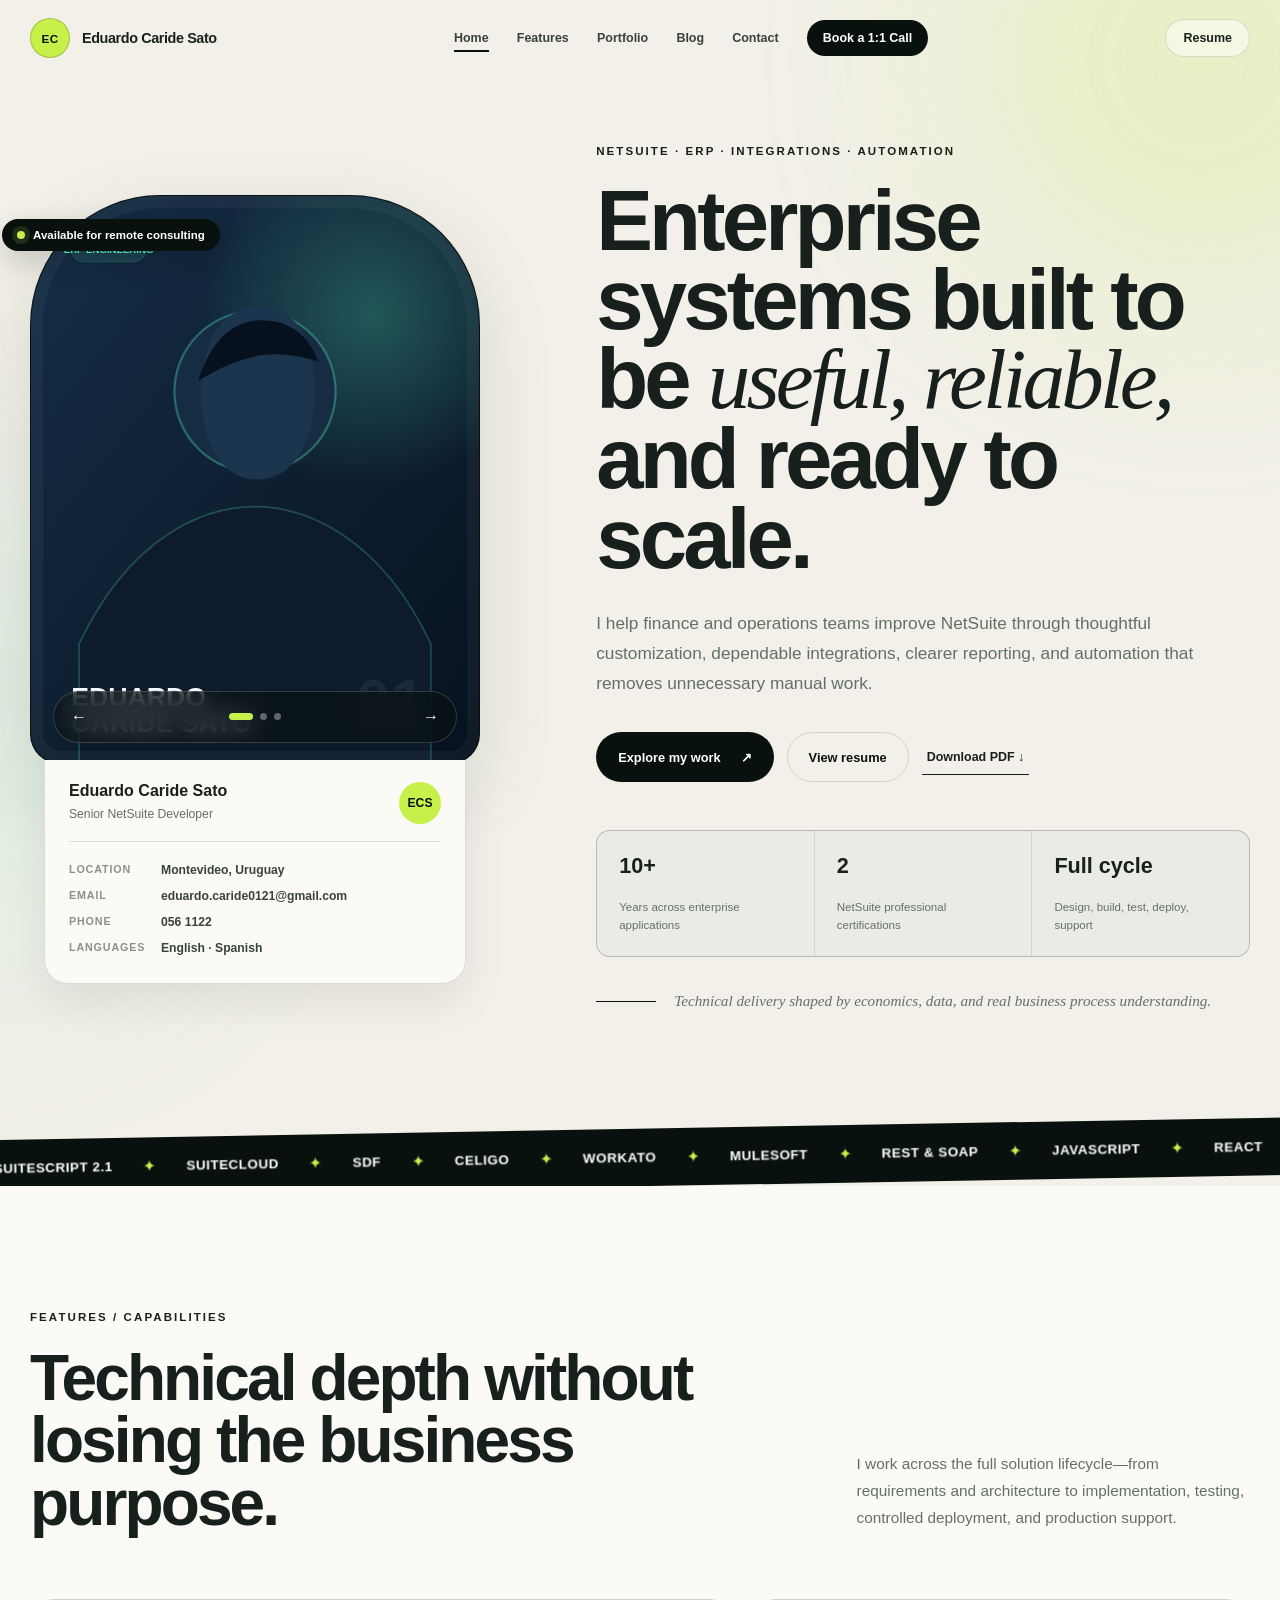
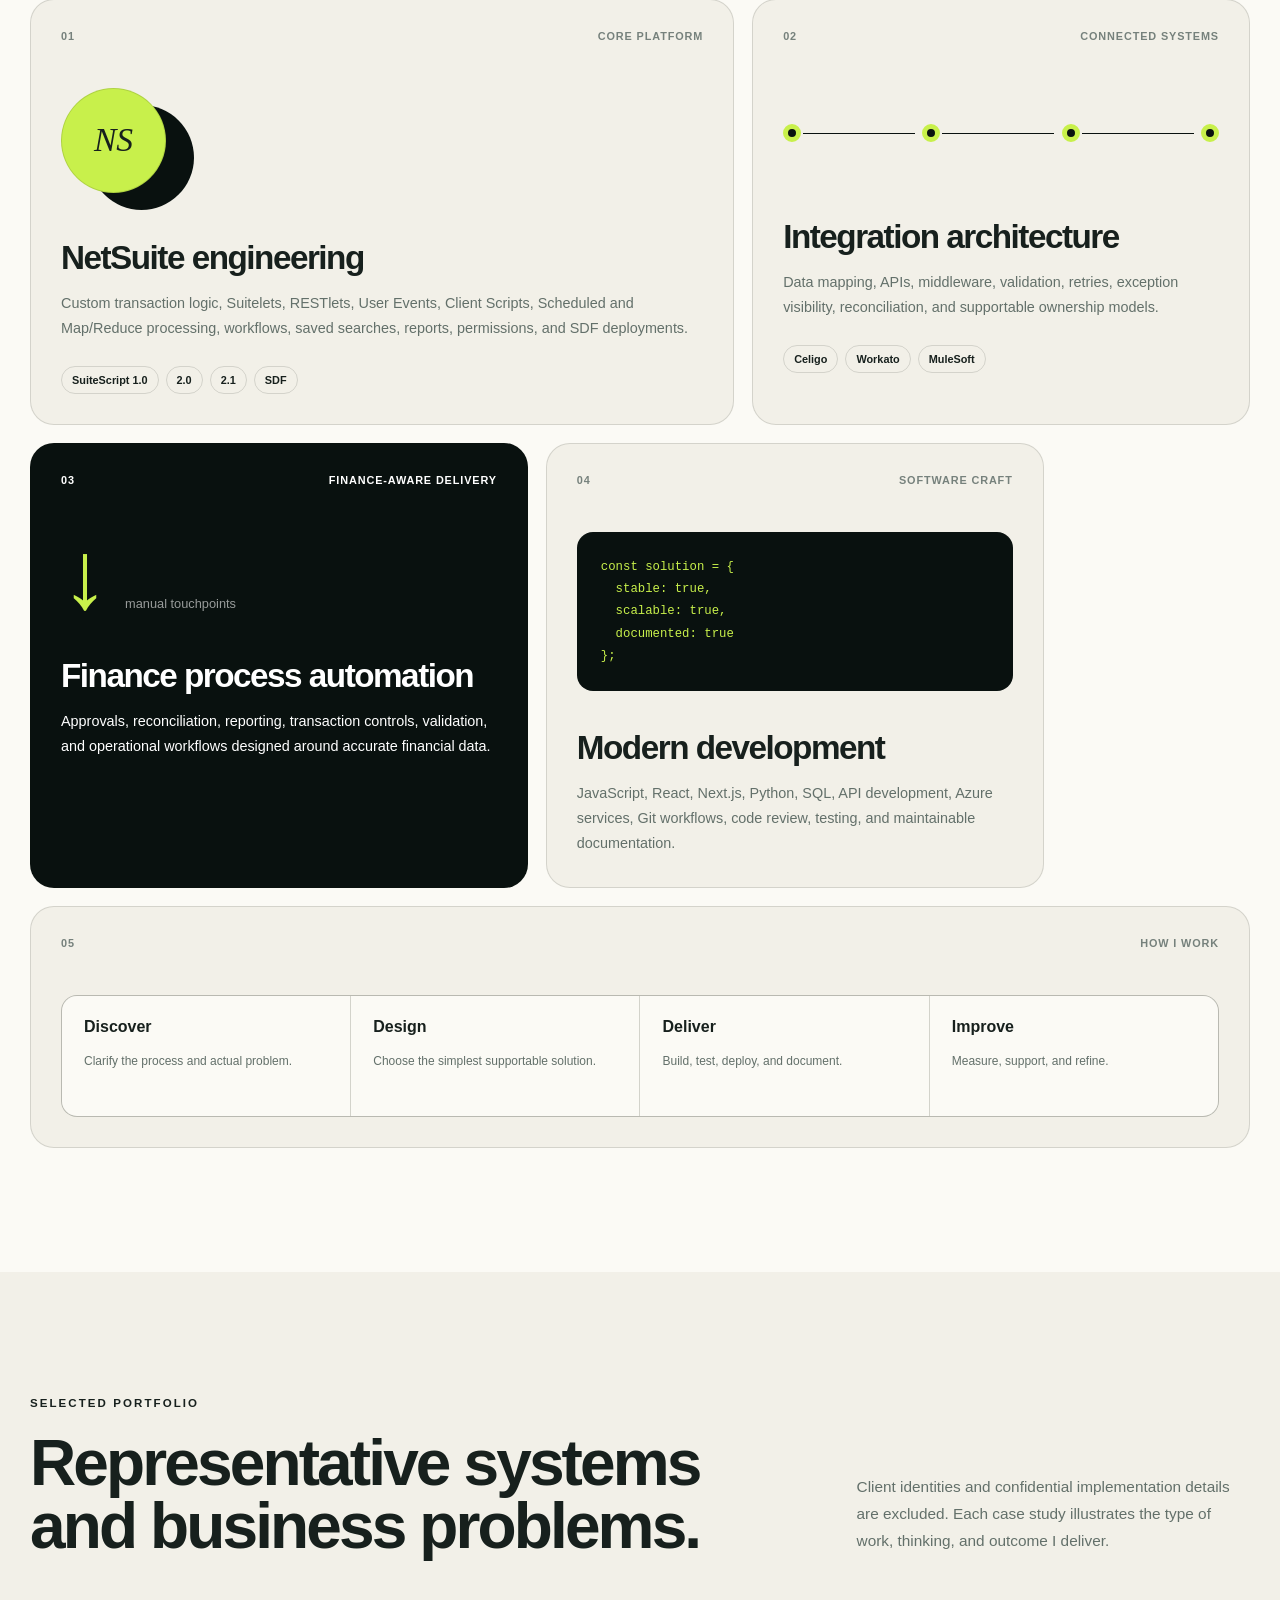
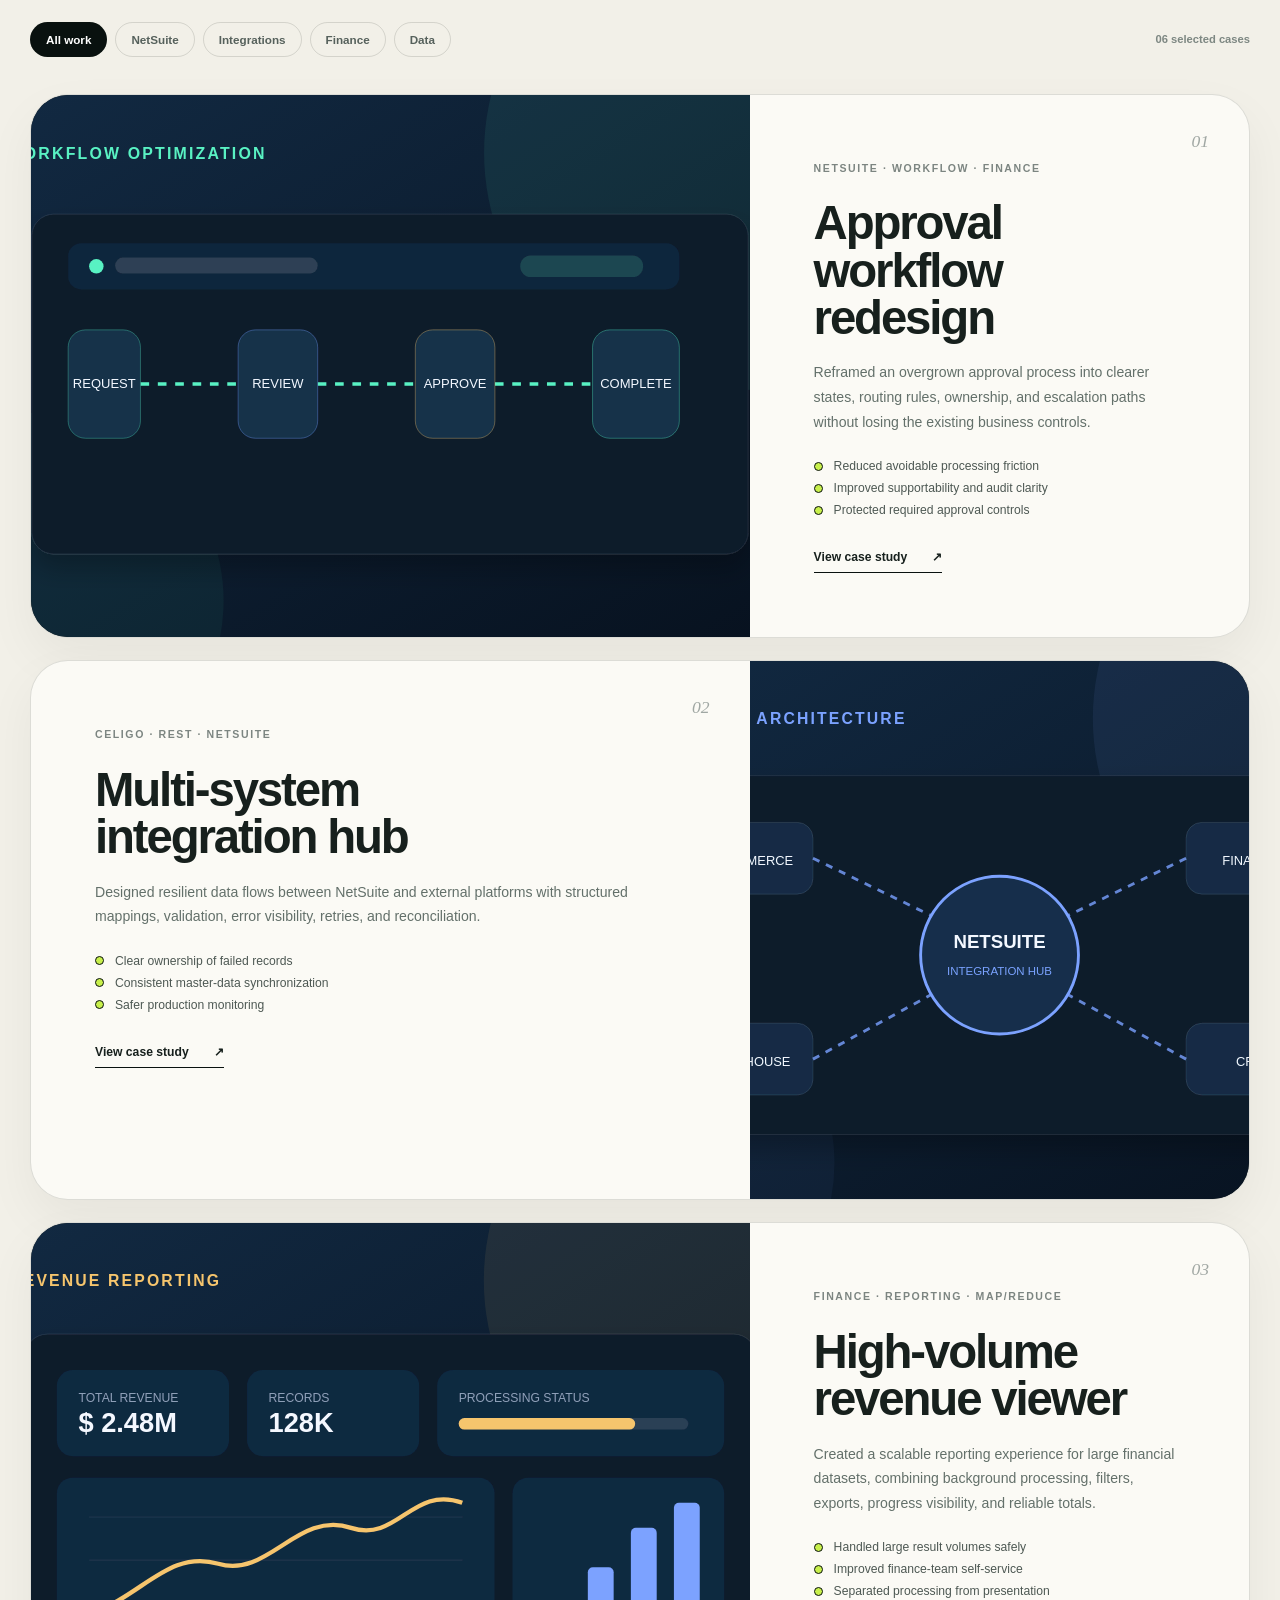
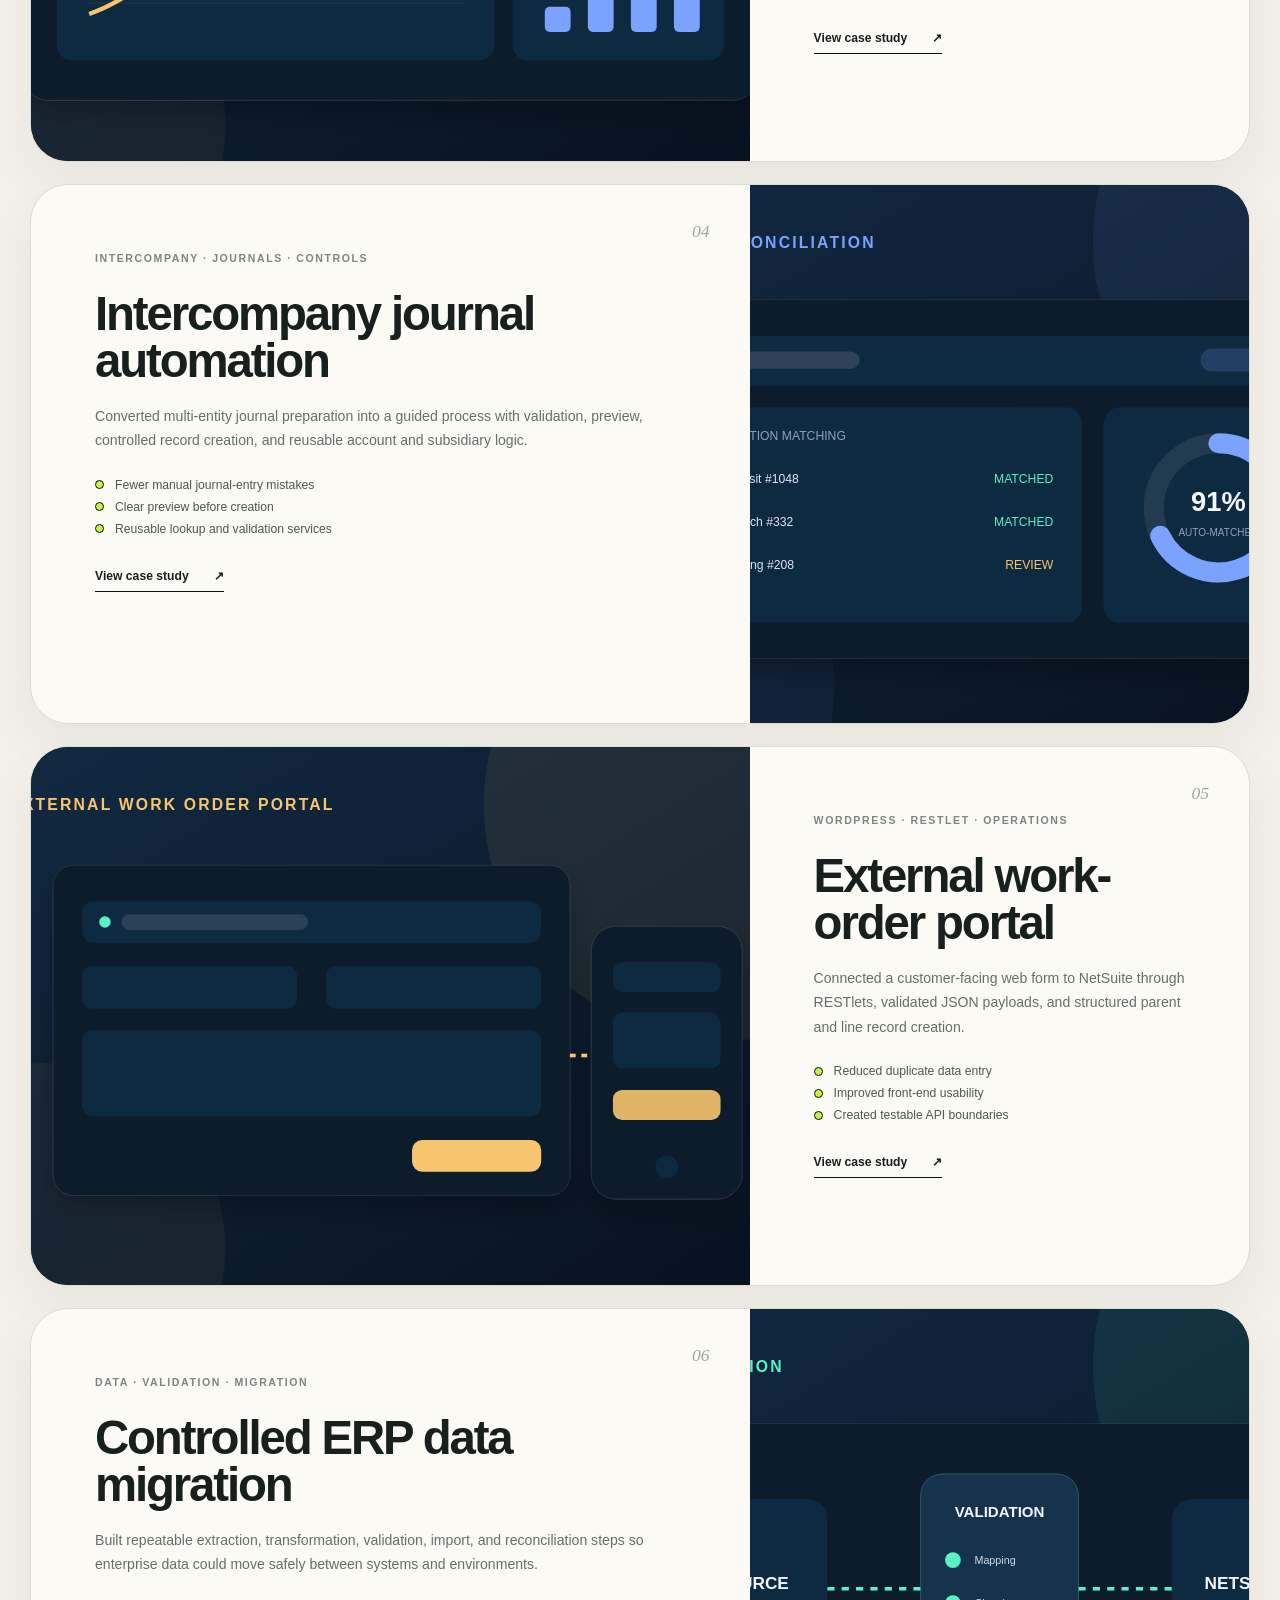
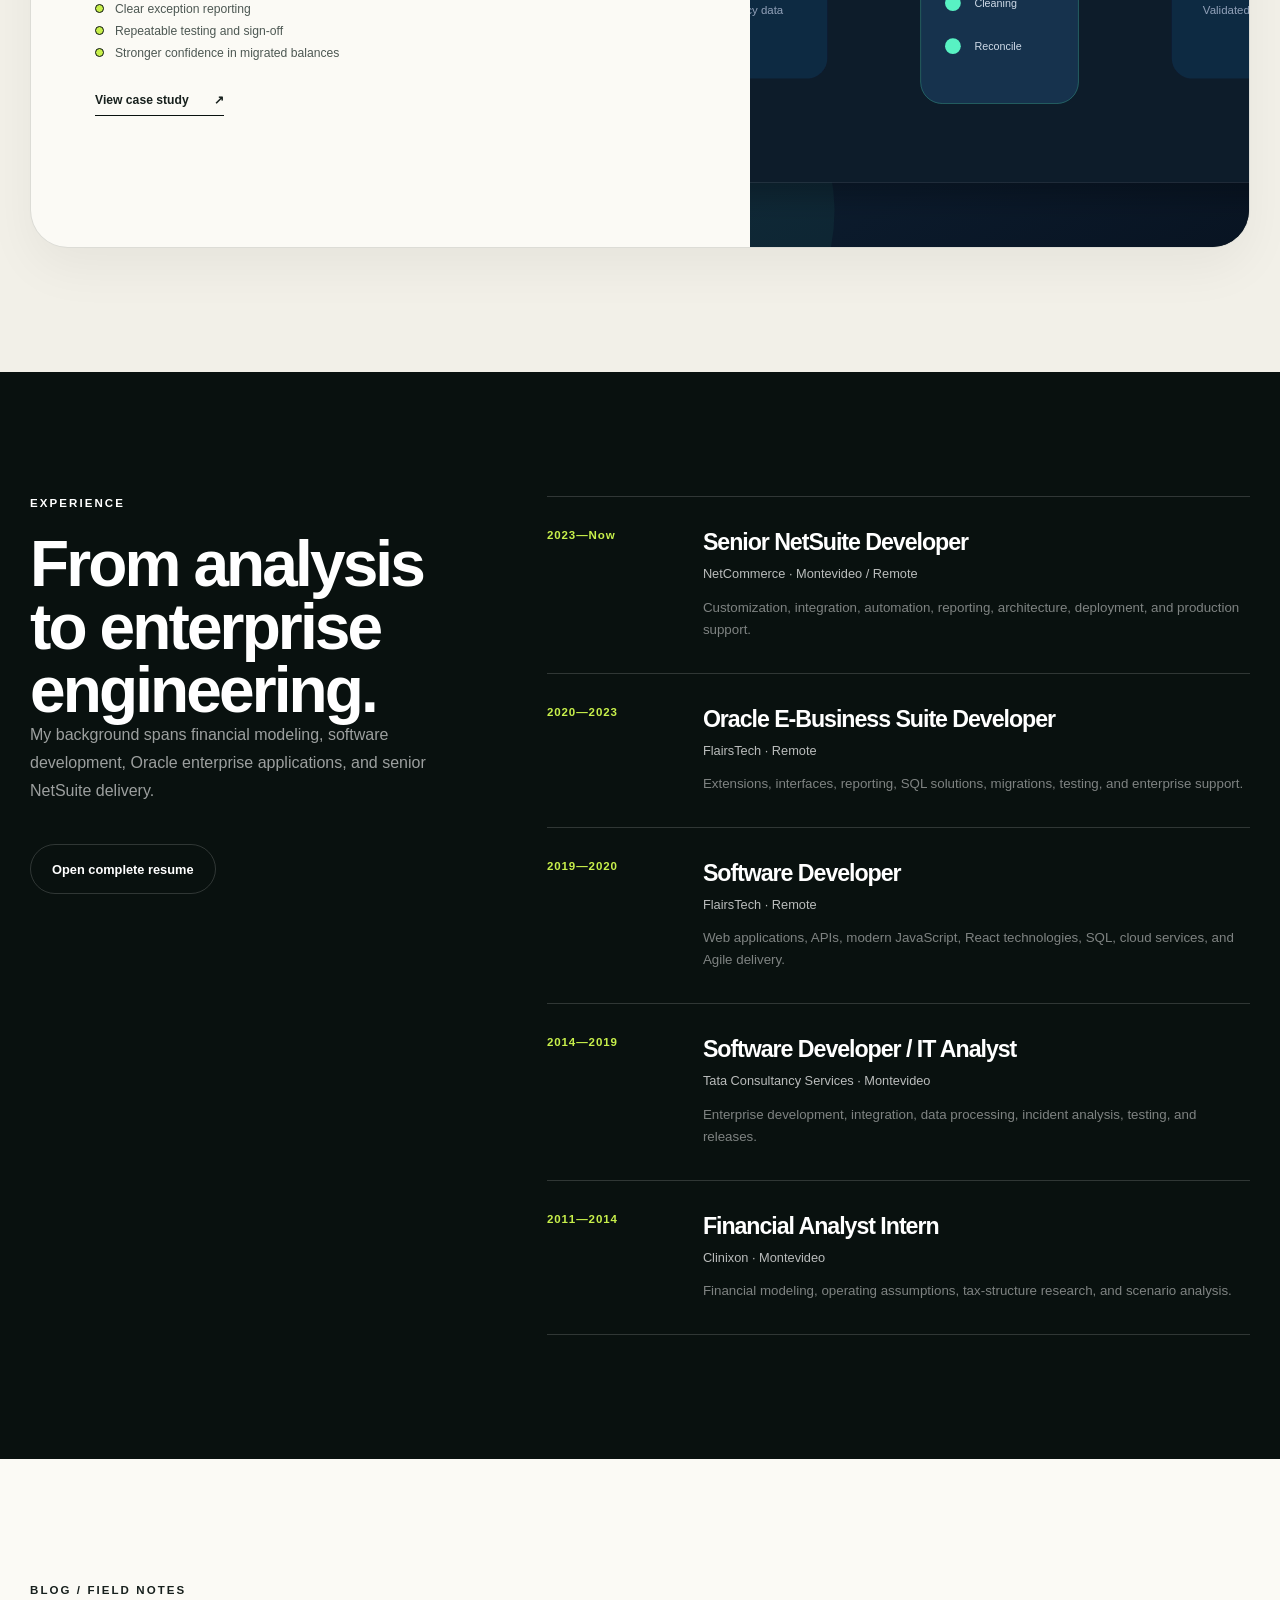
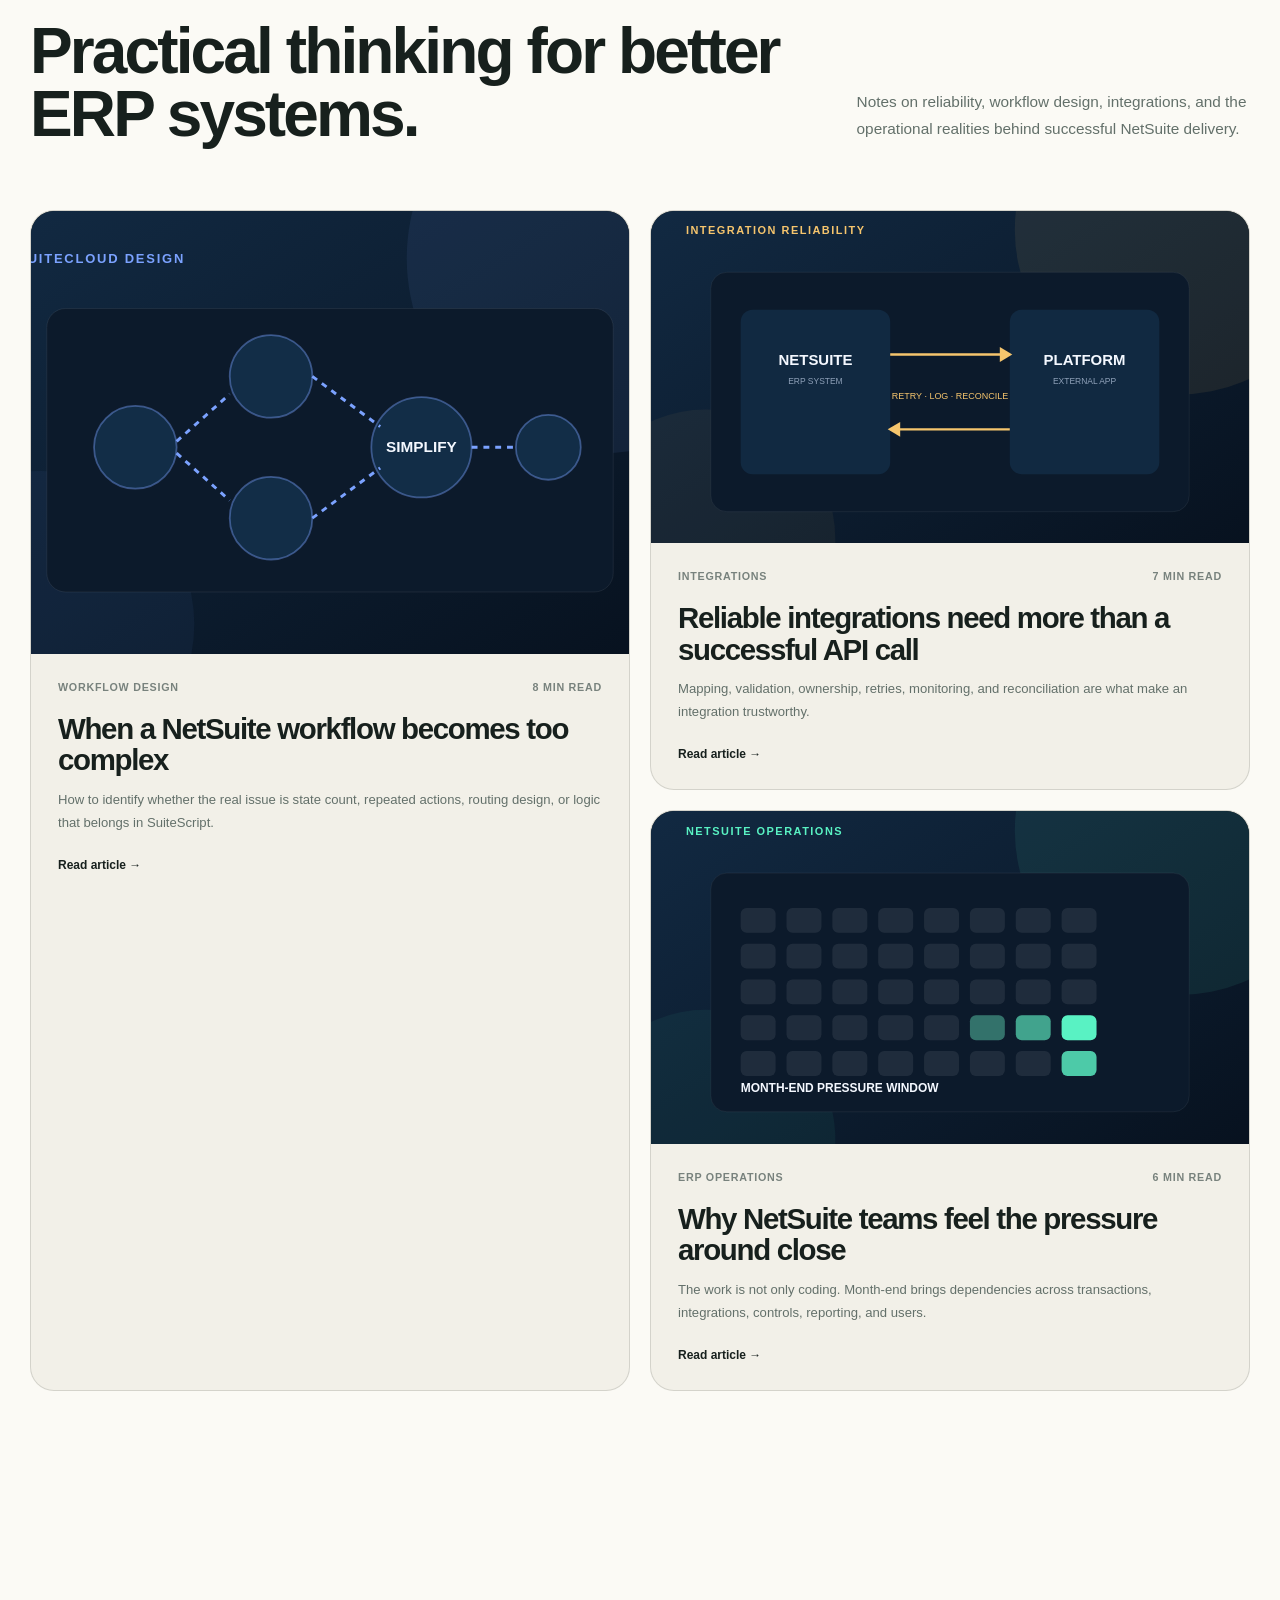
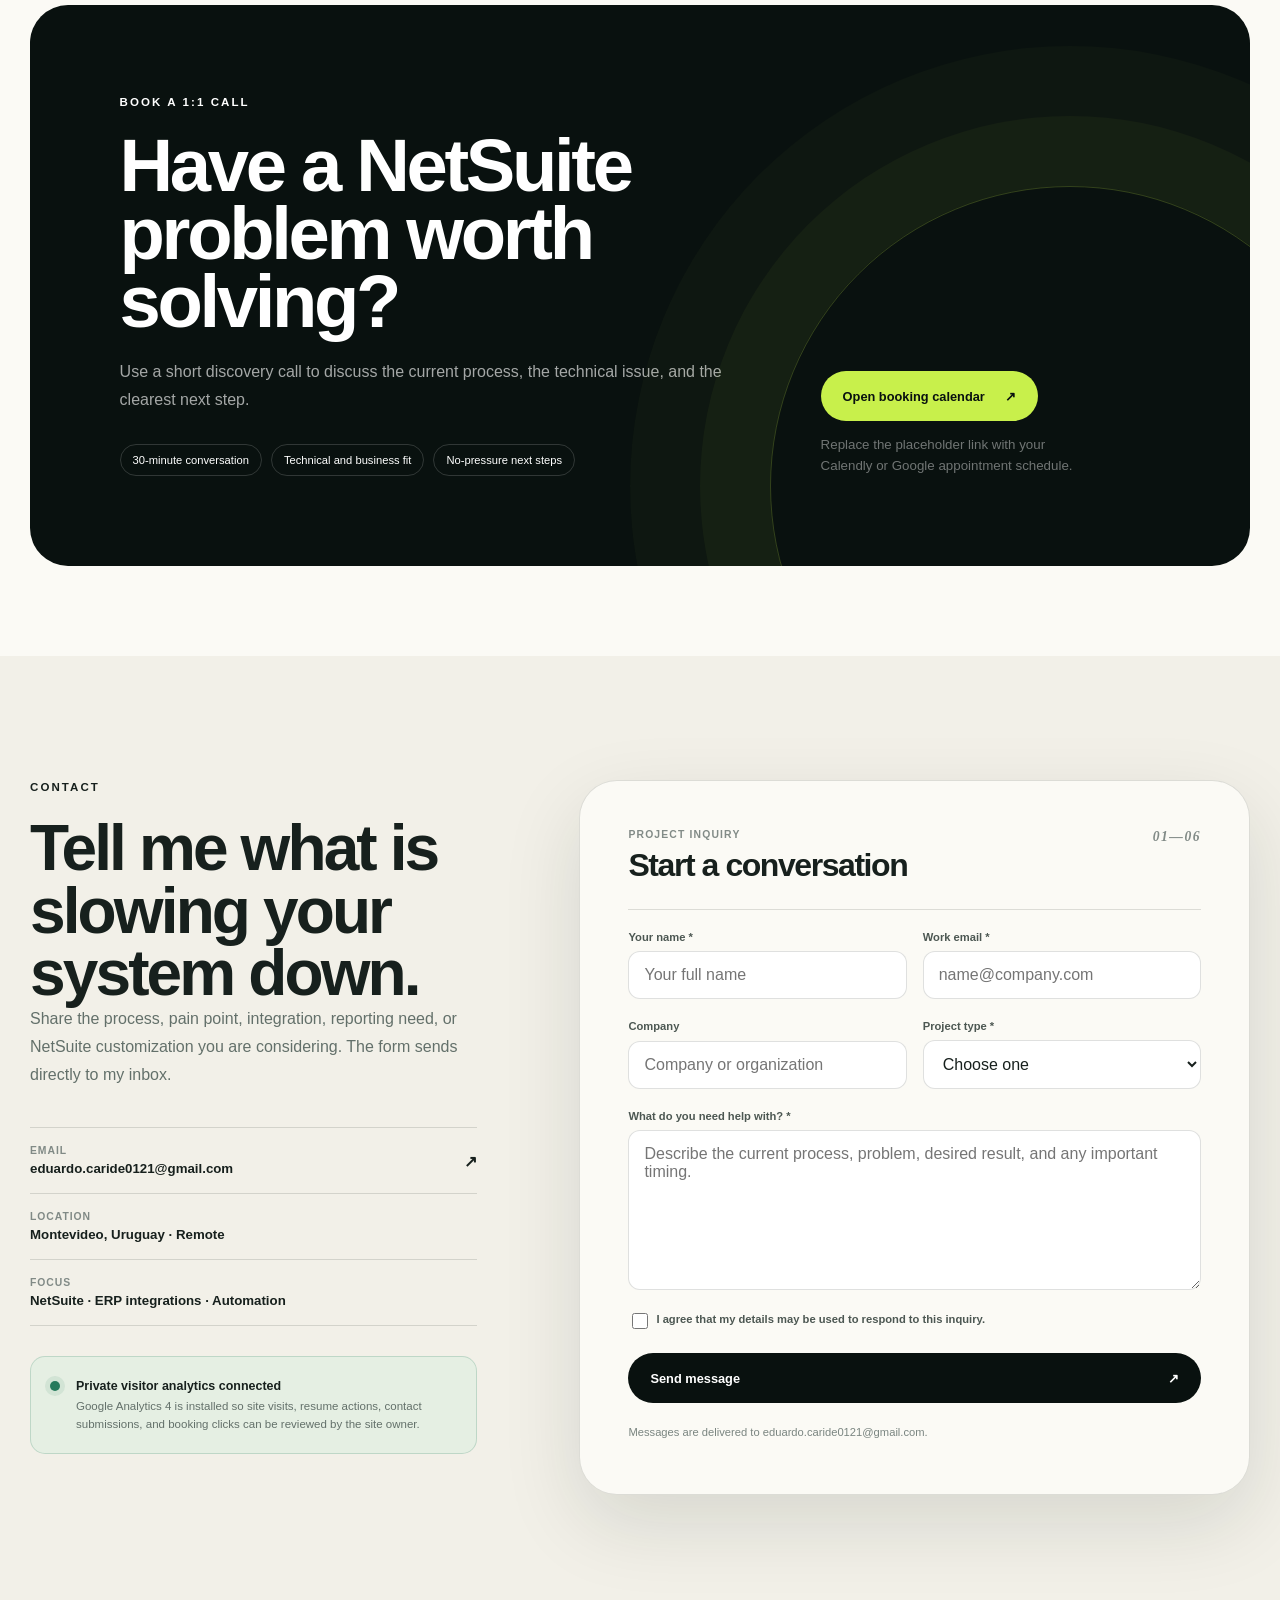
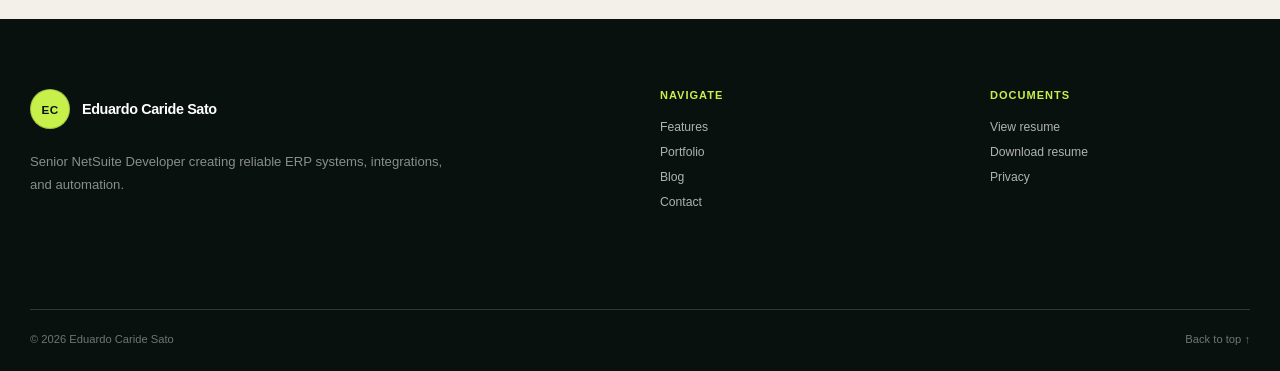
==== index.html @ 35b8dfea "first commit" ====
<!doctype html>
<html lang="en">
<head>
  <meta charset="utf-8">
  <meta name="viewport" content="width=device-width, initial-scale=1">
  <meta name="description" content="Eduardo Caride Sato is a Senior NetSuite Developer specializing in SuiteScript, ERP automation, integrations, finance systems, and reliable enterprise applications.">
  <meta name="theme-color" content="#09110f">
  <meta property="og:type" content="website">
  <meta property="og:title" content="Eduardo Caride Sato | Senior NetSuite Developer">
  <meta property="og:description" content="NetSuite engineering, ERP integrations, workflow automation, reporting, and finance systems.">
  <meta property="og:image" content="assets/profile-1.svg">
  <title>Eduardo Caride Sato | Senior NetSuite Developer</title>
  <link rel="icon" href="assets/favicon.svg" type="image/svg+xml">
  <link rel="stylesheet" href="styles.css">

  <!-- Google Analytics 4: replace only if you create a different GA4 web stream. -->
  <script async src="https://www.googletagmanager.com/gtag/js?id=G-8Z9V5S9VSJ"></script>
  <script>
    window.dataLayer = window.dataLayer || [];
    function gtag(){dataLayer.push(arguments);}
    gtag('js', new Date());
    gtag('config', 'G-8Z9V5S9VSJ', { send_page_view: true });
  </script>
</head>
<body>
  <a class="skip-link" href="#main">Skip to content</a>
  <div class="page-glow page-glow-one" aria-hidden="true"></div>
  <div class="page-glow page-glow-two" aria-hidden="true"></div>

  <header class="site-header" id="top">
    <div class="container nav-shell">
      <a class="brand" href="#home" aria-label="Go to home">
        <span class="brand-symbol">EC</span>
        <span class="brand-name">Eduardo Caride Sato</span>
      </a>

      <button class="menu-button" type="button" aria-expanded="false" aria-controls="site-navigation" aria-label="Open navigation">
        <span></span><span></span><span></span>
      </button>

      <nav class="site-nav" id="site-navigation" aria-label="Primary navigation">
        <a href="#home">Home</a>
        <a href="#features">Features</a>
        <a href="#portfolio">Portfolio</a>
        <a href="#blog">Blog</a>
        <a href="#contact">Contact</a>
        <a class="nav-book" href="#book">Book a 1:1 Call</a>
      </nav>

      <button class="resume-nav-button" type="button" data-open-resume>Resume</button>
    </div>
  </header>

  <main id="main">
    <section class="hero section" id="home">
      <div class="container hero-layout">
        <div class="portrait-column reveal">
          <div class="availability-pill"><span></span>Available for remote consulting</div>

          <div class="portrait-card">
            <div class="portrait-slider" data-slider>
              <figure class="portrait-slide is-active">
                <img src="assets/profile-1.svg" alt="Eduardo Caride Sato portrait placeholder for ERP engineering">
              </figure>
              <figure class="portrait-slide">
                <img src="assets/profile-2.svg" alt="Eduardo Caride Sato portrait placeholder for integration architecture">
              </figure>
              <figure class="portrait-slide">
                <img src="assets/profile-3.svg" alt="Eduardo Caride Sato portrait placeholder for finance automation">
              </figure>

              <div class="portrait-controls">
                <button type="button" data-prev aria-label="Previous photo">←</button>
                <div class="portrait-dots" aria-label="Choose photo">
                  <button type="button" class="is-active" data-slide="0" aria-label="Photo 1"></button>
                  <button type="button" data-slide="1" aria-label="Photo 2"></button>
                  <button type="button" data-slide="2" aria-label="Photo 3"></button>
                </div>
                <button type="button" data-next aria-label="Next photo">→</button>
              </div>
            </div>
          </div>

          <div class="personal-card">
            <div class="personal-heading">
              <div>
                <strong>Eduardo Caride Sato</strong>
                <span>Senior NetSuite Developer</span>
              </div>
              <span class="personal-monogram">ECS</span>
            </div>
            <dl class="personal-list">
              <div><dt>Location</dt><dd>Montevideo, Uruguay</dd></div>
              <div><dt>Email</dt><dd><a href="mailto:eduardo.caride0121@gmail.com">eduardo.caride0121@gmail.com</a></dd></div>
              <div><dt>Phone</dt><dd>056 1122</dd></div>
              <div><dt>Languages</dt><dd>English · Spanish</dd></div>
            </dl>
          </div>
        </div>

        <div class="hero-content reveal">
          <p class="section-label">NETSUITE · ERP · INTEGRATIONS · AUTOMATION</p>
          <h1>Enterprise systems built to be <em>useful, reliable,</em> and ready to scale.</h1>
          <p class="hero-intro">I help finance and operations teams improve NetSuite through thoughtful customization, dependable integrations, clearer reporting, and automation that removes unnecessary manual work.</p>

          <div class="hero-actions">
            <a class="button button-primary" href="#portfolio">Explore my work <span>↗</span></a>
            <button class="button button-secondary" type="button" data-open-resume>View resume</button>
            <a class="text-link" href="assets/Eduardo-Caride-Sato-Resume.pdf" download data-track="resume_download">Download PDF ↓</a>
          </div>

          <div class="hero-metrics" aria-label="Career highlights">
            <article><strong>10+</strong><span>Years across enterprise applications</span></article>
            <article><strong>2</strong><span>NetSuite professional certifications</span></article>
            <article><strong>Full cycle</strong><span>Design, build, test, deploy, support</span></article>
          </div>

          <div class="hero-signature">
            <span class="signature-line"></span>
            <p>Technical delivery shaped by economics, data, and real business process understanding.</p>
          </div>
        </div>
      </div>
    </section>

    <section class="marquee" aria-label="Technology expertise">
      <div class="marquee-track">
        <span>SuiteScript 2.1</span><i>✦</i><span>SuiteCloud</span><i>✦</i><span>SDF</span><i>✦</i><span>Celigo</span><i>✦</i><span>Workato</span><i>✦</i><span>MuleSoft</span><i>✦</i><span>REST & SOAP</span><i>✦</i><span>JavaScript</span><i>✦</i><span>React</span><i>✦</i><span>Python</span><i>✦</i><span>SQL</span><i>✦</i><span>Azure</span><i>✦</i>
        <span aria-hidden="true">SuiteScript 2.1</span><i aria-hidden="true">✦</i><span aria-hidden="true">SuiteCloud</span><i aria-hidden="true">✦</i><span aria-hidden="true">SDF</span><i aria-hidden="true">✦</i><span aria-hidden="true">Celigo</span><i aria-hidden="true">✦</i><span aria-hidden="true">Workato</span><i aria-hidden="true">✦</i><span aria-hidden="true">MuleSoft</span><i aria-hidden="true">✦</i>
      </div>
    </section>

    <section class="section features" id="features">
      <div class="container">
        <div class="section-heading reveal">
          <div>
            <p class="section-label">FEATURES / CAPABILITIES</p>
            <h2>Technical depth without losing the business purpose.</h2>
          </div>
          <p>I work across the full solution lifecycle—from requirements and architecture to implementation, testing, controlled deployment, and production support.</p>
        </div>

        <div class="bento-grid">
          <article class="bento-card bento-large reveal">
            <div class="card-topline"><span>01</span><span>Core platform</span></div>
            <div class="bento-icon">NS</div>
            <h3>NetSuite engineering</h3>
            <p>Custom transaction logic, Suitelets, RESTlets, User Events, Client Scripts, Scheduled and Map/Reduce processing, workflows, saved searches, reports, permissions, and SDF deployments.</p>
            <div class="mini-tags"><span>SuiteScript 1.0</span><span>2.0</span><span>2.1</span><span>SDF</span></div>
          </article>

          <article class="bento-card reveal">
            <div class="card-topline"><span>02</span><span>Connected systems</span></div>
            <div class="line-visual" aria-hidden="true"><span></span><span></span><span></span><span></span></div>
            <h3>Integration architecture</h3>
            <p>Data mapping, APIs, middleware, validation, retries, exception visibility, reconciliation, and supportable ownership models.</p>
            <div class="mini-tags"><span>Celigo</span><span>Workato</span><span>MuleSoft</span></div>
          </article>

          <article class="bento-card bento-accent reveal">
            <div class="card-topline"><span>03</span><span>Finance-aware delivery</span></div>
            <div class="metric-visual"><strong>↓</strong><span>manual touchpoints</span></div>
            <h3>Finance process automation</h3>
            <p>Approvals, reconciliation, reporting, transaction controls, validation, and operational workflows designed around accurate financial data.</p>
          </article>

          <article class="bento-card reveal">
            <div class="card-topline"><span>04</span><span>Software craft</span></div>
            <pre class="code-visual"><code>const solution = {
  stable: true,
  scalable: true,
  documented: true
};</code></pre>
            <h3>Modern development</h3>
            <p>JavaScript, React, Next.js, Python, SQL, API development, Azure services, Git workflows, code review, testing, and maintainable documentation.</p>
          </article>

          <article class="bento-card bento-wide reveal">
            <div class="card-topline"><span>05</span><span>How I work</span></div>
            <div class="process-row">
              <div><b>Discover</b><span>Clarify the process and actual problem.</span></div>
              <div><b>Design</b><span>Choose the simplest supportable solution.</span></div>
              <div><b>Deliver</b><span>Build, test, deploy, and document.</span></div>
              <div><b>Improve</b><span>Measure, support, and refine.</span></div>
            </div>
          </article>
        </div>
      </div>
    </section>

    <section class="section portfolio" id="portfolio">
      <div class="container">
        <div class="section-heading reveal">
          <div>
            <p class="section-label">SELECTED PORTFOLIO</p>
            <h2>Representative systems and business problems.</h2>
          </div>
          <p>Client identities and confidential implementation details are excluded. Each case study illustrates the type of work, thinking, and outcome I deliver.</p>
        </div>

        <div class="portfolio-toolbar reveal">
          <div class="filter-buttons" role="group" aria-label="Filter portfolio">
            <button class="is-active" type="button" data-filter="all">All work</button>
            <button type="button" data-filter="netsuite">NetSuite</button>
            <button type="button" data-filter="integration">Integrations</button>
            <button type="button" data-filter="finance">Finance</button>
            <button type="button" data-filter="data">Data</button>
          </div>
          <span>06 selected cases</span>
        </div>

        <div class="project-list">
          <article class="project-card reveal" data-category="netsuite finance">
            <div class="project-media"><img src="assets/project-approval.svg" alt="Approval workflow redesign visualization" loading="lazy"></div>
            <div class="project-copy">
              <div class="project-number">01</div>
              <p class="project-type">NETSUITE · WORKFLOW · FINANCE</p>
              <h3>Approval workflow redesign</h3>
              <p>Reframed an overgrown approval process into clearer states, routing rules, ownership, and escalation paths without losing the existing business controls.</p>
              <ul><li>Reduced avoidable processing friction</li><li>Improved supportability and audit clarity</li><li>Protected required approval controls</li></ul>
              <button type="button" class="case-link" data-case="approval">View case study <span>↗</span></button>
            </div>
          </article>

          <article class="project-card project-reverse reveal" data-category="integration netsuite">
            <div class="project-media"><img src="assets/project-integration.svg" alt="Multi-system integration architecture visualization" loading="lazy"></div>
            <div class="project-copy">
              <div class="project-number">02</div>
              <p class="project-type">CELIGO · REST · NETSUITE</p>
              <h3>Multi-system integration hub</h3>
              <p>Designed resilient data flows between NetSuite and external platforms with structured mappings, validation, error visibility, retries, and reconciliation.</p>
              <ul><li>Clear ownership of failed records</li><li>Consistent master-data synchronization</li><li>Safer production monitoring</li></ul>
              <button type="button" class="case-link" data-case="integration">View case study <span>↗</span></button>
            </div>
          </article>

          <article class="project-card reveal" data-category="finance data netsuite">
            <div class="project-media"><img src="assets/project-revenue.svg" alt="Revenue and financial reporting dashboard visualization" loading="lazy"></div>
            <div class="project-copy">
              <div class="project-number">03</div>
              <p class="project-type">FINANCE · REPORTING · MAP/REDUCE</p>
              <h3>High-volume revenue viewer</h3>
              <p>Created a scalable reporting experience for large financial datasets, combining background processing, filters, exports, progress visibility, and reliable totals.</p>
              <ul><li>Handled large result volumes safely</li><li>Improved finance-team self-service</li><li>Separated processing from presentation</li></ul>
              <button type="button" class="case-link" data-case="revenue">View case study <span>↗</span></button>
            </div>
          </article>

          <article class="project-card project-reverse reveal" data-category="finance netsuite">
            <div class="project-media"><img src="assets/project-reconciliation.svg" alt="Intercompany finance automation visualization" loading="lazy"></div>
            <div class="project-copy">
              <div class="project-number">04</div>
              <p class="project-type">INTERCOMPANY · JOURNALS · CONTROLS</p>
              <h3>Intercompany journal automation</h3>
              <p>Converted multi-entity journal preparation into a guided process with validation, preview, controlled record creation, and reusable account and subsidiary logic.</p>
              <ul><li>Fewer manual journal-entry mistakes</li><li>Clear preview before creation</li><li>Reusable lookup and validation services</li></ul>
              <button type="button" class="case-link" data-case="intercompany">View case study <span>↗</span></button>
            </div>
          </article>

          <article class="project-card reveal" data-category="integration netsuite">
            <div class="project-media"><img src="assets/project-workorder.svg" alt="Work order integration visualization" loading="lazy"></div>
            <div class="project-copy">
              <div class="project-number">05</div>
              <p class="project-type">WORDPRESS · RESTLET · OPERATIONS</p>
              <h3>External work-order portal</h3>
              <p>Connected a customer-facing web form to NetSuite through RESTlets, validated JSON payloads, and structured parent and line record creation.</p>
              <ul><li>Reduced duplicate data entry</li><li>Improved front-end usability</li><li>Created testable API boundaries</li></ul>
              <button type="button" class="case-link" data-case="workorder">View case study <span>↗</span></button>
            </div>
          </article>

          <article class="project-card project-reverse reveal" data-category="data finance netsuite">
            <div class="project-media"><img src="assets/project-migration.svg" alt="Data migration and validation visualization" loading="lazy"></div>
            <div class="project-copy">
              <div class="project-number">06</div>
              <p class="project-type">DATA · VALIDATION · MIGRATION</p>
              <h3>Controlled ERP data migration</h3>
              <p>Built repeatable extraction, transformation, validation, import, and reconciliation steps so enterprise data could move safely between systems and environments.</p>
              <ul><li>Clear exception reporting</li><li>Repeatable testing and sign-off</li><li>Stronger confidence in migrated balances</li></ul>
              <button type="button" class="case-link" data-case="migration">View case study <span>↗</span></button>
            </div>
          </article>
        </div>
      </div>
    </section>

    <section class="section experience" aria-labelledby="experience-title">
      <div class="container experience-layout">
        <div class="experience-intro reveal">
          <p class="section-label">EXPERIENCE</p>
          <h2 id="experience-title">From analysis to enterprise engineering.</h2>
          <p>My background spans financial modeling, software development, Oracle enterprise applications, and senior NetSuite delivery.</p>
          <button class="button button-secondary" type="button" data-open-resume>Open complete resume</button>
        </div>

        <div class="timeline">
          <article class="timeline-item reveal"><span>2023—Now</span><div><h3>Senior NetSuite Developer</h3><p>NetCommerce · Montevideo / Remote</p><small>Customization, integration, automation, reporting, architecture, deployment, and production support.</small></div></article>
          <article class="timeline-item reveal"><span>2020—2023</span><div><h3>Oracle E-Business Suite Developer</h3><p>FlairsTech · Remote</p><small>Extensions, interfaces, reporting, SQL solutions, migrations, testing, and enterprise support.</small></div></article>
          <article class="timeline-item reveal"><span>2019—2020</span><div><h3>Software Developer</h3><p>FlairsTech · Remote</p><small>Web applications, APIs, modern JavaScript, React technologies, SQL, cloud services, and Agile delivery.</small></div></article>
          <article class="timeline-item reveal"><span>2014—2019</span><div><h3>Software Developer / IT Analyst</h3><p>Tata Consultancy Services · Montevideo</p><small>Enterprise development, integration, data processing, incident analysis, testing, and releases.</small></div></article>
          <article class="timeline-item reveal"><span>2011—2014</span><div><h3>Financial Analyst Intern</h3><p>Clinixon · Montevideo</p><small>Financial modeling, operating assumptions, tax-structure research, and scenario analysis.</small></div></article>
        </div>
      </div>
    </section>

    <section class="section blog" id="blog">
      <div class="container">
        <div class="section-heading reveal">
          <div><p class="section-label">BLOG / FIELD NOTES</p><h2>Practical thinking for better ERP systems.</h2></div>
          <p>Notes on reliability, workflow design, integrations, and the operational realities behind successful NetSuite delivery.</p>
        </div>

        <div class="blog-grid">
          <article class="blog-card blog-featured reveal">
            <a href="blog/workflow-optimization.html" class="blog-image"><img src="assets/blog-workflow.svg" alt="Workflow optimization article cover" loading="lazy"></a>
            <div class="blog-content"><div class="blog-meta"><span>Workflow design</span><time datetime="2026-08-03">8 min read</time></div><h3><a href="blog/workflow-optimization.html">When a NetSuite workflow becomes too complex</a></h3><p>How to identify whether the real issue is state count, repeated actions, routing design, or logic that belongs in SuiteScript.</p><a class="article-link" href="blog/workflow-optimization.html">Read article →</a></div>
          </article>
          <article class="blog-card reveal">
            <a href="blog/integration-reliability.html" class="blog-image"><img src="assets/blog-integration.svg" alt="Integration reliability article cover" loading="lazy"></a>
            <div class="blog-content"><div class="blog-meta"><span>Integrations</span><time datetime="2026-08-03">7 min read</time></div><h3><a href="blog/integration-reliability.html">Reliable integrations need more than a successful API call</a></h3><p>Mapping, validation, ownership, retries, monitoring, and reconciliation are what make an integration trustworthy.</p><a class="article-link" href="blog/integration-reliability.html">Read article →</a></div>
          </article>
          <article class="blog-card reveal">
            <a href="blog/netsuite-busy-periods.html" class="blog-image"><img src="assets/blog-busy.svg" alt="NetSuite busy periods article cover" loading="lazy"></a>
            <div class="blog-content"><div class="blog-meta"><span>ERP operations</span><time datetime="2026-08-03">6 min read</time></div><h3><a href="blog/netsuite-busy-periods.html">Why NetSuite teams feel the pressure around close</a></h3><p>The work is not only coding. Month-end brings dependencies across transactions, integrations, controls, reporting, and users.</p><a class="article-link" href="blog/netsuite-busy-periods.html">Read article →</a></div>
          </article>
        </div>
      </div>
    </section>

    <section class="section booking" id="book">
      <div class="container booking-card reveal">
        <div class="booking-orbit" aria-hidden="true"></div>
        <div class="booking-copy">
          <p class="section-label">BOOK A 1:1 CALL</p>
          <h2>Have a NetSuite problem worth solving?</h2>
          <p>Use a short discovery call to discuss the current process, the technical issue, and the clearest next step.</p>
          <div class="booking-points"><span>30-minute conversation</span><span>Technical and business fit</span><span>No-pressure next steps</span></div>
        </div>
        <div class="booking-action">
          <a class="button button-light" href="https://calendly.com/your-profile/30min" target="_blank" rel="noopener" data-track="booking_click">Open booking calendar <span>↗</span></a>
          <small>Replace the placeholder link with your Calendly or Google appointment schedule.</small>
        </div>
      </div>
    </section>

    <section class="section contact" id="contact">
      <div class="container contact-layout">
        <div class="contact-copy reveal">
          <p class="section-label">CONTACT</p>
          <h2>Tell me what is slowing your system down.</h2>
          <p>Share the process, pain point, integration, reporting need, or NetSuite customization you are considering. The form sends directly to my inbox.</p>

          <div class="contact-methods">
            <a href="mailto:eduardo.caride0121@gmail.com"><span>Email</span><strong>eduardo.caride0121@gmail.com</strong><b>↗</b></a>
            <div><span>Location</span><strong>Montevideo, Uruguay · Remote</strong></div>
            <div><span>Focus</span><strong>NetSuite · ERP integrations · Automation</strong></div>
          </div>

          <div class="analytics-note">
            <span class="analytics-dot"></span>
            <div><strong>Private visitor analytics connected</strong><p>Google Analytics 4 is installed so site visits, resume actions, contact submissions, and booking clicks can be reviewed by the site owner.</p></div>
          </div>
        </div>

        <form class="contact-form reveal" id="contact-form" action="https://formsubmit.co/eduardo.caride0121@gmail.com" method="POST" novalidate>
          <input type="hidden" name="_subject" value="New portfolio inquiry for Eduardo Caride Sato">
          <input type="hidden" name="_template" value="table">
          <input type="hidden" name="_captcha" value="false">
          <input type="text" name="_honey" class="honeypot" tabindex="-1" autocomplete="off" aria-hidden="true">

          <div class="form-heading"><div><span>PROJECT INQUIRY</span><h3>Start a conversation</h3></div><span class="form-index">01—06</span></div>

          <div class="form-grid two-columns">
            <label><span>Your name *</span><input type="text" name="name" autocomplete="name" required placeholder="Your full name"></label>
            <label><span>Work email *</span><input type="email" name="email" autocomplete="email" required placeholder="name@company.com"></label>
          </div>

          <div class="form-grid two-columns">
            <label><span>Company</span><input type="text" name="company" autocomplete="organization" placeholder="Company or organization"></label>
            <label><span>Project type *</span><select name="topic" required><option value="">Choose one</option><option>NetSuite customization</option><option>Integration or API</option><option>Workflow automation</option><option>Reporting or finance systems</option><option>Production support</option><option>Other consulting</option></select></label>
          </div>

          <label><span>What do you need help with? *</span><textarea name="message" rows="7" required minlength="20" placeholder="Describe the current process, problem, desired result, and any important timing."></textarea></label>

          <label class="consent-row"><input type="checkbox" name="consent" value="Yes" required><span>I agree that my details may be used to respond to this inquiry.</span></label>

          <button class="button button-primary submit-button" type="submit"><span class="button-label">Send message</span><span class="button-spinner" aria-hidden="true"></span><b>↗</b></button>
          <div class="form-status" id="form-status" role="status" aria-live="polite">Messages are delivered to eduardo.caride0121@gmail.com.</div>
          <noscript><p class="noscript-note">JavaScript is disabled. The form will still open the secure FormSubmit submission page.</p></noscript>
        </form>
      </div>
    </section>
  </main>

  <footer class="site-footer">
    <div class="container footer-grid">
      <div><a class="brand footer-brand" href="#home"><span class="brand-symbol">EC</span><span class="brand-name">Eduardo Caride Sato</span></a><p>Senior NetSuite Developer creating reliable ERP systems, integrations, and automation.</p></div>
      <div class="footer-links"><strong>Navigate</strong><a href="#features">Features</a><a href="#portfolio">Portfolio</a><a href="#blog">Blog</a><a href="#contact">Contact</a></div>
      <div class="footer-links"><strong>Documents</strong><button type="button" data-open-resume>View resume</button><a href="assets/Eduardo-Caride-Sato-Resume.pdf" download data-track="resume_download">Download resume</a><a href="privacy.html">Privacy</a></div>
      <div class="footer-bottom"><span>© <span id="current-year"></span> Eduardo Caride Sato</span><a href="#top">Back to top ↑</a></div>
    </div>
  </footer>

  <dialog class="resume-modal" id="resume-modal" aria-labelledby="resume-title">
    <div class="modal-toolbar"><div><span>RESUME PREVIEW</span><strong id="resume-title">Eduardo Caride Sato</strong></div><div><a href="assets/Eduardo-Caride-Sato-Resume.pdf" download data-track="resume_download">Download PDF</a><button type="button" data-close-resume aria-label="Close resume preview">×</button></div></div>
    <div class="resume-preview"><img src="assets/resume-preview.png" alt="Preview of Eduardo Caride Sato's resume"><a class="button button-primary" href="assets/Eduardo-Caride-Sato-Resume.pdf" target="_blank" rel="noopener">Open full PDF <span>↗</span></a></div>
  </dialog>

  <dialog class="case-modal" id="case-modal" aria-labelledby="case-title">
    <button class="case-close" type="button" data-close-case aria-label="Close case study">×</button>
    <div class="case-modal-inner">
      <p class="section-label" id="case-category">CASE STUDY</p>
      <h2 id="case-title">Project title</h2>
      <p class="case-summary" id="case-summary"></p>
      <div class="case-columns"><div><span>Challenge</span><p id="case-challenge"></p></div><div><span>Approach</span><p id="case-approach"></p></div><div><span>Result</span><p id="case-result"></p></div></div>
      <a class="button button-primary" href="#contact" data-close-case>Discuss a similar project <span>↗</span></a>
    </div>
  </dialog>

  <div class="toast" id="toast" role="status" aria-live="polite"></div>
  <script src="script.js" defer></script>
</body>
</html>
---- styles.css ----
:root {
  --ink: #09110f;
  --ink-soft: #101c18;
  --surface: #f2f0e8;
  --surface-2: #e9e6dc;
  --paper: #fbfaf5;
  --white: #ffffff;
  --text: #17201d;
  --muted: #63706a;
  --line: rgba(9, 17, 15, 0.13);
  --line-light: rgba(255, 255, 255, 0.16);
  --lime: #c8f04b;
  --mint: #76e5bd;
  --orange: #ff7f4d;
  --danger: #bd3e36;
  --success: #267a5c;
  --radius-sm: 14px;
  --radius-md: 24px;
  --radius-lg: 38px;
  --shadow: 0 28px 80px rgba(20, 30, 26, 0.12);
  --container: min(1220px, calc(100% - 44px));
}

* { box-sizing: border-box; }
html { scroll-behavior: smooth; }
body { margin: 0; min-width: 320px; color: var(--text); background: var(--surface); font-family: Inter, ui-sans-serif, -apple-system, BlinkMacSystemFont, "Segoe UI", sans-serif; -webkit-font-smoothing: antialiased; overflow-x: hidden; }
body.modal-open { overflow: hidden; }
button, input, select, textarea { font: inherit; }
button, a { -webkit-tap-highlight-color: transparent; }
a { color: inherit; text-decoration: none; }
img { display: block; max-width: 100%; }
p { color: var(--muted); line-height: 1.75; }
h1, h2, h3, p { margin-top: 0; }
h1, h2, h3 { color: var(--text); letter-spacing: -0.045em; }
button { color: inherit; }
.container { width: var(--container); margin: 0 auto; }
.section { position: relative; padding: 124px 0; }
.section-label { margin: 0 0 22px; color: var(--text); font-size: 0.72rem; font-weight: 800; letter-spacing: 0.18em; line-height: 1.3; }
.skip-link { position: fixed; top: -100px; left: 18px; z-index: 999; padding: 12px 18px; color: var(--white); background: var(--ink); border-radius: 8px; }
.skip-link:focus { top: 18px; }
.page-glow { position: fixed; z-index: -1; width: 480px; height: 480px; border-radius: 50%; filter: blur(110px); opacity: 0.22; pointer-events: none; }
.page-glow-one { top: -180px; right: -160px; background: var(--lime); }
.page-glow-two { top: 55%; left: -260px; background: var(--mint); opacity: 0.13; }

.site-header { position: fixed; top: 0; left: 0; z-index: 100; width: 100%; padding: 18px 0; transition: 0.25s ease; }
.site-header.is-scrolled { padding: 10px 0; background: rgba(242, 240, 232, 0.82); border-bottom: 1px solid var(--line); backdrop-filter: blur(18px); }
.nav-shell { display: grid; grid-template-columns: auto 1fr auto; align-items: center; gap: 28px; }
.brand { display: inline-flex; align-items: center; gap: 12px; min-width: max-content; font-weight: 800; letter-spacing: -0.025em; }
.brand-symbol { display: grid; width: 40px; height: 40px; place-items: center; color: var(--ink); background: var(--lime); border: 1px solid rgba(9, 17, 15, 0.2); border-radius: 50%; font-size: 0.73rem; letter-spacing: 0.04em; }
.brand-name { font-size: 0.9rem; }
.site-nav { display: flex; justify-content: center; align-items: center; gap: clamp(16px, 2.2vw, 34px); }
.site-nav a { position: relative; color: #36423d; font-size: 0.78rem; font-weight: 700; }
.site-nav a::after { content: ""; position: absolute; left: 0; bottom: -7px; width: 0; height: 2px; background: var(--ink); transition: width 0.2s ease; }
.site-nav a:hover::after, .site-nav a.is-active::after { width: 100%; }
.site-nav .nav-book { padding: 11px 16px; color: var(--white); background: var(--ink); border-radius: 999px; }
.site-nav .nav-book::after { display: none; }
.resume-nav-button { padding: 11px 17px; border: 1px solid var(--line); border-radius: 999px; background: rgba(255, 255, 255, 0.5); cursor: pointer; font-size: 0.78rem; font-weight: 800; transition: 0.2s ease; }
.resume-nav-button:hover { color: var(--white); background: var(--ink); }
.menu-button { display: none; width: 42px; height: 42px; padding: 10px; border: 1px solid var(--line); border-radius: 50%; background: var(--paper); cursor: pointer; }
.menu-button span { display: block; width: 100%; height: 2px; margin: 4px 0; background: var(--ink); transition: 0.2s ease; }

.hero { min-height: 100vh; padding-top: 144px; padding-bottom: 94px; display: flex; align-items: center; }
.hero-layout { display: grid; grid-template-columns: minmax(340px, 0.83fr) minmax(480px, 1.17fr); gap: clamp(55px, 8vw, 118px); align-items: center; }
.portrait-column { position: relative; max-width: 450px; }
.availability-pill { position: absolute; top: 24px; left: -28px; z-index: 5; display: flex; align-items: center; gap: 8px; padding: 10px 15px; color: var(--white); background: var(--ink); border-radius: 999px; box-shadow: 0 10px 30px rgba(9, 17, 15, 0.18); font-size: 0.72rem; font-weight: 750; }
.availability-pill span { width: 8px; height: 8px; background: var(--lime); border-radius: 50%; box-shadow: 0 0 0 5px rgba(200, 240, 75, 0.12); }
.portrait-card { position: relative; overflow: hidden; border: 1px solid rgba(9, 17, 15, 0.16); border-radius: 130px 130px 30px 30px; background: var(--ink); box-shadow: var(--shadow); }
.portrait-card::after { content: ""; position: absolute; inset: 0; border: 12px solid rgba(255, 255, 255, 0.04); border-radius: inherit; pointer-events: none; }
.portrait-slider { position: relative; aspect-ratio: 0.79; }
.portrait-slide { position: absolute; inset: 0; margin: 0; opacity: 0; transform: scale(1.035); transition: opacity 0.65s ease, transform 1s ease; }
.portrait-slide.is-active { opacity: 1; transform: scale(1); }
.portrait-slide img { width: 100%; height: 100%; object-fit: cover; }
.portrait-controls { position: absolute; z-index: 4; left: 22px; right: 22px; bottom: 20px; display: flex; align-items: center; justify-content: space-between; padding: 8px; border: 1px solid rgba(255, 255, 255, 0.17); border-radius: 999px; background: rgba(9, 17, 15, 0.62); backdrop-filter: blur(12px); }
.portrait-controls > button { display: grid; width: 34px; height: 34px; place-items: center; color: var(--white); border: 0; background: transparent; border-radius: 50%; cursor: pointer; }
.portrait-controls > button:hover { color: var(--ink); background: var(--lime); }
.portrait-dots { display: flex; gap: 7px; }
.portrait-dots button { width: 7px; height: 7px; padding: 0; border: 0; background: rgba(255, 255, 255, 0.35); border-radius: 50%; cursor: pointer; transition: 0.2s ease; }
.portrait-dots button.is-active { width: 24px; background: var(--lime); border-radius: 9px; }
.personal-card { position: relative; z-index: 3; width: calc(100% - 28px); margin: -4px auto 0; padding: 22px 24px; background: var(--paper); border: 1px solid var(--line); border-top: 0; border-radius: 0 0 24px 24px; box-shadow: 0 18px 45px rgba(9, 17, 15, 0.08); }
.personal-heading { display: flex; justify-content: space-between; gap: 16px; padding-bottom: 17px; border-bottom: 1px solid var(--line); }
.personal-heading div { display: grid; gap: 4px; }
.personal-heading strong { font-size: 1rem; }
.personal-heading span { color: var(--muted); font-size: 0.76rem; }
.personal-heading .personal-monogram { display: grid; width: 42px; height: 42px; place-items: center; color: var(--ink); background: var(--lime); border-radius: 50%; font-weight: 850; }
.personal-list { margin: 15px 0 0; }
.personal-list div { display: grid; grid-template-columns: 80px minmax(0, 1fr); gap: 12px; padding: 6px 0; }
.personal-list dt { color: #89918d; font-size: 0.67rem; font-weight: 800; text-transform: uppercase; letter-spacing: 0.08em; }
.personal-list dd { margin: 0; color: #38433f; font-size: 0.76rem; font-weight: 650; overflow-wrap: anywhere; }
.personal-list a:hover { text-decoration: underline; }
.hero-content { padding-bottom: 20px; }
.hero h1 { max-width: 790px; margin-bottom: 30px; font-size: clamp(3.5rem, 6.65vw, 7.6rem); line-height: 0.93; font-weight: 600; }
.hero h1 em { font-family: Georgia, "Times New Roman", serif; font-weight: 500; }
.hero-intro { max-width: 700px; margin-bottom: 34px; font-size: clamp(1rem, 1.35vw, 1.2rem); }
.hero-actions { display: flex; flex-wrap: wrap; align-items: center; gap: 13px; margin-bottom: 48px; }
.button { display: inline-flex; min-height: 50px; align-items: center; justify-content: center; gap: 20px; padding: 13px 21px; border: 1px solid transparent; border-radius: 999px; cursor: pointer; font-size: 0.8rem; font-weight: 800; transition: transform 0.2s ease, background 0.2s ease, color 0.2s ease, border-color 0.2s ease; }
.button:hover { transform: translateY(-2px); }
.button-primary { color: var(--white); background: var(--ink); }
.button-primary:hover { color: var(--ink); background: var(--lime); }
.button-secondary { color: var(--ink); background: transparent; border-color: var(--line); }
.button-secondary:hover { background: var(--paper); border-color: var(--ink); }
.button-light { color: var(--ink); background: var(--lime); }
.button-light:hover { background: var(--white); }
.text-link { padding: 10px 5px; border-bottom: 1px solid currentColor; font-size: 0.78rem; font-weight: 800; }
.hero-metrics { display: grid; grid-template-columns: repeat(3, 1fr); gap: 1px; overflow: hidden; margin-top: 10px; border: 1px solid var(--line); border-radius: var(--radius-sm); background: var(--line); }
.hero-metrics article { min-height: 118px; padding: 22px; background: rgba(251, 250, 245, 0.62); }
.hero-metrics strong, .hero-metrics span { display: block; }
.hero-metrics strong { margin-bottom: 20px; font-size: 1.35rem; }
.hero-metrics span { color: var(--muted); font-size: 0.72rem; line-height: 1.5; }
.hero-signature { display: flex; align-items: center; gap: 18px; margin-top: 31px; }
.signature-line { width: 60px; height: 1px; background: var(--ink); }
.hero-signature p { max-width: 570px; margin: 0; font-family: Georgia, "Times New Roman", serif; font-size: 0.95rem; font-style: italic; }

.marquee { overflow: hidden; padding: 19px 0; color: var(--white); background: var(--ink); transform: rotate(-1deg) scale(1.01); }
.marquee-track { display: flex; width: max-content; align-items: center; gap: 30px; animation: marquee 35s linear infinite; }
.marquee span { font-size: 0.83rem; font-weight: 800; letter-spacing: 0.04em; text-transform: uppercase; }
.marquee i { color: var(--lime); font-style: normal; }
@keyframes marquee { to { transform: translateX(-50%); } }

.section-heading { display: grid; grid-template-columns: minmax(0, 1.25fr) minmax(290px, 0.65fr); gap: 70px; align-items: end; margin-bottom: 64px; }
.section-heading h2, .experience-intro h2, .contact-copy h2 { margin: 0; font-size: clamp(2.8rem, 5vw, 5.3rem); line-height: 0.98; font-weight: 600; }
.section-heading > p { margin-bottom: 3px; font-size: 0.96rem; }
.features { background: var(--paper); }
.bento-grid { display: grid; grid-template-columns: repeat(12, 1fr); gap: 18px; }
.bento-card { grid-column: span 5; min-height: 390px; padding: 30px; border: 1px solid var(--line); border-radius: var(--radius-md); background: var(--surface); transition: transform 0.25s ease, box-shadow 0.25s ease; }
.bento-card:hover { transform: translateY(-5px); box-shadow: 0 25px 60px rgba(9, 17, 15, 0.09); }
.bento-large { grid-column: span 7; }
.bento-wide { grid-column: span 12; min-height: 240px; }
.bento-accent { color: var(--white); background: var(--ink); }
.bento-accent h3, .bento-accent p, .bento-accent .card-topline { color: var(--white); }
.card-topline { display: flex; justify-content: space-between; margin-bottom: 46px; color: #76817c; font-size: 0.68rem; font-weight: 800; letter-spacing: 0.08em; text-transform: uppercase; }
.bento-card h3 { margin-bottom: 14px; font-size: clamp(1.75rem, 2.6vw, 2.5rem); font-weight: 650; }
.bento-card p { max-width: 670px; margin-bottom: 0; font-size: 0.9rem; }
.bento-icon { display: grid; width: 105px; height: 105px; margin-bottom: 46px; place-items: center; border: 1px solid var(--line); border-radius: 50%; background: var(--lime); font-family: Georgia, serif; font-size: 2.1rem; font-style: italic; box-shadow: 28px 17px 0 var(--ink); }
.mini-tags { display: flex; flex-wrap: wrap; gap: 7px; margin-top: 25px; }
.mini-tags span { padding: 7px 10px; border: 1px solid var(--line); border-radius: 999px; font-size: 0.68rem; font-weight: 750; }
.line-visual { display: flex; height: 90px; align-items: center; justify-content: space-between; margin: 20px 0 40px; }
.line-visual span { position: relative; width: 18px; height: 18px; background: var(--ink); border: 5px solid var(--lime); border-radius: 50%; }
.line-visual span:not(:last-child)::after { content: ""; position: absolute; top: 4px; left: 15px; width: calc(10vw - 12px); max-width: 112px; height: 1px; background: var(--ink); }
.metric-visual { display: flex; align-items: baseline; gap: 16px; margin: 4px 0 38px; }
.metric-visual strong { color: var(--lime); font-size: 6rem; line-height: 0.9; }
.metric-visual span { color: rgba(255, 255, 255, 0.58); font-size: 0.8rem; }
.code-visual { overflow: auto; margin: 12px 0 38px; padding: 24px; color: var(--lime); background: var(--ink); border-radius: 16px; font-size: 0.77rem; line-height: 1.8; }
.process-row { display: grid; grid-template-columns: repeat(4, 1fr); gap: 1px; overflow: hidden; margin-top: 38px; border: 1px solid var(--line); border-radius: 16px; background: var(--line); }
.process-row div { min-height: 120px; padding: 22px; background: var(--paper); }
.process-row b, .process-row span { display: block; }
.process-row b { margin-bottom: 16px; font-size: 1rem; }
.process-row span { color: var(--muted); font-size: 0.75rem; line-height: 1.55; }

.portfolio { background: var(--surface); }
.portfolio-toolbar { display: flex; align-items: center; justify-content: space-between; gap: 25px; margin-bottom: 37px; }
.filter-buttons { display: flex; flex-wrap: wrap; gap: 8px; }
.filter-buttons button { padding: 10px 15px; color: #56615c; border: 1px solid var(--line); border-radius: 999px; background: transparent; cursor: pointer; font-size: 0.73rem; font-weight: 750; }
.filter-buttons button.is-active, .filter-buttons button:hover { color: var(--white); background: var(--ink); }
.portfolio-toolbar > span { color: #7d8782; font-size: 0.7rem; font-weight: 800; }
.project-list { display: grid; gap: 22px; }
.project-card { display: grid; grid-template-columns: minmax(0, 1.18fr) minmax(340px, 0.82fr); gap: 0; overflow: hidden; min-height: 540px; border: 1px solid var(--line); border-radius: var(--radius-lg); background: var(--paper); box-shadow: 0 20px 50px rgba(9, 17, 15, 0.05); transition: opacity 0.3s ease, transform 0.3s ease; }
.project-card.is-hidden { display: none; }
.project-card:hover .project-media img { transform: scale(1.025); }
.project-media { overflow: hidden; min-height: 100%; background: var(--ink); }
.project-media img { width: 100%; height: 100%; object-fit: cover; transition: transform 0.7s ease; }
.project-copy { position: relative; padding: clamp(34px, 5vw, 66px); }
.project-reverse .project-media { order: 2; }
.project-reverse .project-copy { order: 1; }
.project-number { position: absolute; top: 36px; right: 40px; color: #a0a7a3; font-family: Georgia, serif; font-size: 1.1rem; font-style: italic; }
.project-type { margin: 0 0 22px; color: #7c8581; font-size: 0.66rem; font-weight: 850; letter-spacing: 0.15em; }
.project-copy h3 { max-width: 470px; margin-bottom: 19px; font-size: clamp(2.25rem, 3.7vw, 4rem); line-height: 1; font-weight: 600; }
.project-copy > p:not(.project-type) { font-size: 0.88rem; }
.project-copy ul { display: grid; gap: 8px; margin: 25px 0 30px; padding: 0; list-style: none; }
.project-copy li { display: flex; align-items: center; gap: 11px; color: #4d5853; font-size: 0.76rem; }
.project-copy li::before { content: ""; width: 7px; height: 7px; background: var(--lime); border: 1px solid var(--ink); border-radius: 50%; }
.case-link { display: inline-flex; align-items: center; gap: 25px; padding: 0 0 8px; border: 0; border-bottom: 1px solid var(--ink); background: transparent; cursor: pointer; font-size: 0.76rem; font-weight: 850; }
.case-link:hover { color: var(--success); border-color: var(--success); }

.experience { color: var(--white); background: var(--ink); }
.experience .section-label, .experience h2 { color: var(--white); }
.experience-layout { display: grid; grid-template-columns: minmax(320px, 0.75fr) minmax(0, 1.25fr); gap: 95px; }
.experience-intro { position: sticky; top: 130px; align-self: start; }
.experience-intro p:not(.section-label) { max-width: 500px; color: rgba(255, 255, 255, 0.6); }
.experience-intro .button { margin-top: 23px; color: var(--white); border-color: var(--line-light); }
.experience-intro .button:hover { color: var(--ink); }
.timeline { border-top: 1px solid var(--line-light); }
.timeline-item { display: grid; grid-template-columns: 120px 1fr; gap: 36px; padding: 32px 0; border-bottom: 1px solid var(--line-light); }
.timeline-item > span { color: var(--lime); font-size: 0.72rem; font-weight: 800; letter-spacing: 0.08em; }
.timeline-item h3 { margin-bottom: 7px; color: var(--white); font-size: 1.45rem; font-weight: 600; }
.timeline-item p { margin-bottom: 11px; color: rgba(255, 255, 255, 0.72); font-size: 0.8rem; }
.timeline-item small { display: block; max-width: 670px; color: rgba(255, 255, 255, 0.48); line-height: 1.65; }

.blog { background: var(--paper); }
.blog-grid { display: grid; grid-template-columns: repeat(2, 1fr); gap: 20px; }
.blog-card { overflow: hidden; border: 1px solid var(--line); border-radius: var(--radius-md); background: var(--surface); }
.blog-featured { grid-row: span 2; }
.blog-image { display: block; overflow: hidden; aspect-ratio: 1.8; background: var(--ink); }
.blog-featured .blog-image { aspect-ratio: 1.35; }
.blog-image img { width: 100%; height: 100%; object-fit: cover; transition: transform 0.5s ease; }
.blog-card:hover .blog-image img { transform: scale(1.025); }
.blog-content { padding: 27px; }
.blog-meta { display: flex; justify-content: space-between; gap: 18px; margin-bottom: 20px; color: #78827d; font-size: 0.67rem; font-weight: 750; text-transform: uppercase; letter-spacing: 0.07em; }
.blog-content h3 { margin-bottom: 13px; font-size: clamp(1.45rem, 2.3vw, 2.55rem); line-height: 1.08; font-weight: 600; }
.blog-content h3 a:hover { text-decoration: underline; text-decoration-thickness: 1px; text-underline-offset: 5px; }
.blog-content p { margin-bottom: 20px; font-size: 0.82rem; }
.article-link { font-size: 0.75rem; font-weight: 850; }

.booking { padding-top: 90px; padding-bottom: 90px; background: var(--paper); }
.booking-card { position: relative; display: grid; grid-template-columns: minmax(0, 1.3fr) minmax(250px, 0.7fr); gap: 70px; align-items: end; overflow: hidden; padding: clamp(45px, 7vw, 90px); color: var(--white); background: var(--ink); border-radius: var(--radius-lg); }
.booking-card .section-label, .booking-card h2 { color: var(--white); }
.booking-card h2 { max-width: 780px; margin-bottom: 22px; font-size: clamp(3rem, 5.8vw, 6.2rem); line-height: 0.92; font-weight: 600; }
.booking-card p { max-width: 640px; color: rgba(255, 255, 255, 0.63); }
.booking-points { display: flex; flex-wrap: wrap; gap: 9px; margin-top: 30px; }
.booking-points span { padding: 9px 12px; border: 1px solid var(--line-light); border-radius: 999px; font-size: 0.7rem; }
.booking-action { position: relative; z-index: 2; display: grid; gap: 14px; justify-items: start; }
.booking-action small { max-width: 260px; color: rgba(255, 255, 255, 0.42); line-height: 1.55; }
.booking-orbit { position: absolute; right: -120px; bottom: -220px; width: 600px; height: 600px; border: 1px solid rgba(200, 240, 75, 0.22); border-radius: 50%; box-shadow: 0 0 0 70px rgba(200, 240, 75, 0.04), 0 0 0 140px rgba(200, 240, 75, 0.025); }

.contact { background: var(--surface); }
.contact-layout { display: grid; grid-template-columns: minmax(330px, 0.8fr) minmax(480px, 1.2fr); gap: clamp(55px, 8vw, 110px); align-items: start; }
.contact-copy { position: sticky; top: 125px; }
.contact-copy > p:not(.section-label) { max-width: 580px; }
.contact-methods { display: grid; margin-top: 38px; border-top: 1px solid var(--line); }
.contact-methods > * { position: relative; display: grid; gap: 5px; padding: 17px 0; border-bottom: 1px solid var(--line); }
.contact-methods span { color: #818a86; font-size: 0.65rem; font-weight: 800; text-transform: uppercase; letter-spacing: 0.09em; }
.contact-methods strong { font-size: 0.83rem; overflow-wrap: anywhere; }
.contact-methods b { position: absolute; top: 24px; right: 0; }
.analytics-note { display: flex; gap: 16px; margin-top: 30px; padding: 19px; border: 1px solid rgba(38, 122, 92, 0.2); border-radius: 15px; background: rgba(118, 229, 189, 0.1); }
.analytics-dot { flex: 0 0 auto; width: 10px; height: 10px; margin-top: 5px; background: var(--success); border-radius: 50%; box-shadow: 0 0 0 5px rgba(38, 122, 92, 0.1); }
.analytics-note strong { font-size: 0.78rem; }
.analytics-note p { margin: 4px 0 0; font-size: 0.72rem; line-height: 1.55; }
.contact-form { display: grid; gap: 21px; padding: clamp(27px, 4vw, 48px); border: 1px solid var(--line); border-radius: var(--radius-lg); background: var(--paper); box-shadow: var(--shadow); }
.form-heading { display: flex; justify-content: space-between; gap: 20px; padding-bottom: 25px; border-bottom: 1px solid var(--line); }
.form-heading div { display: grid; gap: 7px; }
.form-heading span { color: #828b87; font-size: 0.65rem; font-weight: 850; letter-spacing: 0.11em; }
.form-heading h3 { margin: 0; font-size: 2rem; font-weight: 600; }
.form-heading .form-index { font-family: Georgia, serif; font-size: 0.85rem; font-style: italic; }
.form-grid { display: grid; gap: 16px; }
.two-columns { grid-template-columns: 1fr 1fr; }
.contact-form label:not(.consent-row) { display: grid; gap: 8px; }
.contact-form label > span { color: #4c5752; font-size: 0.7rem; font-weight: 800; }
.contact-form input, .contact-form select, .contact-form textarea { width: 100%; padding: 14px 15px; color: var(--text); border: 1px solid var(--line); border-radius: 12px; outline: none; background: var(--white); transition: 0.2s ease; }
.contact-form textarea { resize: vertical; min-height: 160px; }
.contact-form input:focus, .contact-form select:focus, .contact-form textarea:focus { border-color: var(--ink); box-shadow: 0 0 0 4px rgba(9, 17, 15, 0.06); }
.contact-form .is-invalid { border-color: var(--danger); box-shadow: 0 0 0 4px rgba(189, 62, 54, 0.07); }
.consent-row { display: grid; grid-template-columns: 18px 1fr; gap: 10px; align-items: start; cursor: pointer; }
.consent-row input { width: 16px; height: 16px; margin-top: 2px; accent-color: var(--ink); }
.consent-row span { color: var(--muted); font-size: 0.7rem; line-height: 1.5; }
.submit-button { position: relative; width: 100%; }
.submit-button b { margin-left: auto; }
.button-spinner { display: none; width: 17px; height: 17px; border: 2px solid rgba(255, 255, 255, 0.35); border-top-color: var(--white); border-radius: 50%; animation: spin 0.8s linear infinite; }
.submit-button.is-loading .button-label { opacity: 0.65; }
.submit-button.is-loading .button-spinner { display: inline-block; }
.submit-button:disabled { cursor: wait; opacity: 0.85; }
@keyframes spin { to { transform: rotate(360deg); } }
.form-status { min-height: 22px; color: #7a8580; font-size: 0.7rem; line-height: 1.55; }
.form-status.is-success { color: var(--success); }
.form-status.is-error { color: var(--danger); }
.honeypot { position: absolute !important; left: -9999px !important; width: 1px !important; height: 1px !important; opacity: 0 !important; }
.noscript-note { margin: 0; color: var(--danger); font-size: 0.72rem; }

.site-footer { padding: 70px 0 26px; color: var(--white); background: var(--ink); }
.footer-grid { display: grid; grid-template-columns: 1.4fr 0.65fr 0.65fr; gap: 70px; }
.footer-brand { color: var(--white); }
.footer-grid > div:first-child p { max-width: 420px; margin: 22px 0 0; color: rgba(255, 255, 255, 0.52); font-size: 0.82rem; }
.footer-links { display: grid; align-content: start; gap: 11px; }
.footer-links strong { margin-bottom: 8px; color: var(--lime); font-size: 0.69rem; text-transform: uppercase; letter-spacing: 0.09em; }
.footer-links a, .footer-links button { padding: 0; color: rgba(255, 255, 255, 0.68); border: 0; background: none; text-align: left; cursor: pointer; font-size: 0.76rem; }
.footer-links a:hover, .footer-links button:hover { color: var(--white); }
.footer-bottom { grid-column: 1 / -1; display: flex; justify-content: space-between; margin-top: 30px; padding-top: 23px; border-top: 1px solid var(--line-light); color: rgba(255, 255, 255, 0.42); font-size: 0.7rem; }

.resume-modal, .case-modal { width: min(1080px, calc(100% - 30px)); max-height: calc(100vh - 30px); padding: 0; border: 0; border-radius: 25px; background: var(--paper); box-shadow: 0 40px 120px rgba(0, 0, 0, 0.42); }
.resume-modal::backdrop, .case-modal::backdrop { background: rgba(5, 11, 9, 0.76); backdrop-filter: blur(7px); }
.modal-toolbar { position: sticky; top: 0; z-index: 3; display: flex; align-items: center; justify-content: space-between; gap: 20px; padding: 17px 22px; color: var(--white); background: var(--ink); }
.modal-toolbar > div { display: flex; align-items: center; gap: 16px; }
.modal-toolbar > div:first-child { display: grid; gap: 3px; }
.modal-toolbar span { color: var(--lime); font-size: 0.62rem; font-weight: 850; letter-spacing: 0.12em; }
.modal-toolbar strong { font-size: 0.82rem; }
.modal-toolbar a { font-size: 0.72rem; font-weight: 800; }
.modal-toolbar button, .case-close { display: grid; width: 38px; height: 38px; place-items: center; color: var(--white); border: 1px solid var(--line-light); border-radius: 50%; background: transparent; cursor: pointer; font-size: 1.4rem; }
.resume-preview { display: grid; justify-items: center; gap: 22px; padding: 28px; overflow: auto; }
.resume-preview img { width: min(780px, 100%); border: 1px solid var(--line); box-shadow: 0 20px 50px rgba(9, 17, 15, 0.1); }
.case-modal { color: var(--white); background: var(--ink); }
.case-close { position: absolute; top: 22px; right: 22px; z-index: 2; }
.case-modal-inner { padding: clamp(40px, 7vw, 90px); }
.case-modal .section-label, .case-modal h2 { color: var(--white); }
.case-modal h2 { max-width: 760px; margin-bottom: 24px; font-size: clamp(3rem, 6vw, 6rem); line-height: 0.95; font-weight: 600; }
.case-summary { max-width: 760px; color: rgba(255, 255, 255, 0.68); font-size: 1rem; }
.case-columns { display: grid; grid-template-columns: repeat(3, 1fr); gap: 1px; overflow: hidden; margin: 42px 0; border: 1px solid var(--line-light); border-radius: 16px; background: var(--line-light); }
.case-columns div { min-height: 220px; padding: 25px; background: var(--ink-soft); }
.case-columns span { color: var(--lime); font-size: 0.68rem; font-weight: 850; text-transform: uppercase; letter-spacing: 0.1em; }
.case-columns p { margin-top: 18px; color: rgba(255, 255, 255, 0.6); font-size: 0.78rem; }
.toast { position: fixed; right: 24px; bottom: 24px; z-index: 300; max-width: 380px; padding: 15px 18px; color: var(--white); background: var(--ink); border: 1px solid var(--line-light); border-radius: 13px; box-shadow: 0 18px 50px rgba(0, 0, 0, 0.25); opacity: 0; transform: translateY(20px); pointer-events: none; transition: 0.25s ease; font-size: 0.76rem; line-height: 1.5; }
.toast.is-visible { opacity: 1; transform: translateY(0); }
.toast.is-error { background: #5e1d19; }

.reveal { opacity: 0; transform: translateY(26px); transition: opacity 0.7s ease, transform 0.7s ease; }
.reveal.is-visible { opacity: 1; transform: translateY(0); }

@media (max-width: 1050px) {
  .nav-shell { grid-template-columns: auto auto 1fr; }
  .menu-button { display: block; order: 3; justify-self: end; }
  .resume-nav-button { order: 2; justify-self: end; }
  .site-nav { position: fixed; top: 78px; left: 22px; right: 22px; display: grid; gap: 0; padding: 15px; border: 1px solid var(--line); border-radius: 20px; background: rgba(251, 250, 245, 0.97); box-shadow: var(--shadow); opacity: 0; visibility: hidden; transform: translateY(-12px); transition: 0.2s ease; }
  .site-nav.is-open { opacity: 1; visibility: visible; transform: translateY(0); }
  .site-nav a { padding: 13px 10px; }
  .site-nav a::after { display: none; }
  .site-nav .nav-book { margin-top: 7px; text-align: center; }
  .hero-layout { grid-template-columns: minmax(300px, 0.75fr) minmax(420px, 1.25fr); gap: 50px; }
  .hero h1 { font-size: clamp(3.3rem, 7vw, 6rem); }
  .section-heading { gap: 35px; }
  .bento-card, .bento-large { grid-column: span 6; }
  .bento-wide { grid-column: span 12; }
  .project-card { min-height: 470px; }
  .experience-layout { gap: 55px; }
  .contact-layout { grid-template-columns: 0.8fr 1.2fr; gap: 45px; }
}

@media (max-width: 820px) {
  :root { --container: min(100% - 30px, 700px); }
  .section { padding: 92px 0; }
  .hero { padding-top: 125px; }
  .hero-layout { grid-template-columns: 1fr; }
  .portrait-column { width: min(440px, 100%); margin: 0 auto; }
  .hero-content { text-align: center; }
  .hero-content .section-label { text-align: center; }
  .hero h1, .hero-intro { margin-left: auto; margin-right: auto; }
  .hero-actions, .hero-signature { justify-content: center; }
  .section-heading { grid-template-columns: 1fr; gap: 20px; }
  .bento-card, .bento-large, .bento-wide { grid-column: span 12; }
  .process-row { grid-template-columns: repeat(2, 1fr); }
  .project-card, .project-card.project-reverse { grid-template-columns: 1fr; }
  .project-media, .project-reverse .project-media { order: 1; min-height: 340px; }
  .project-copy, .project-reverse .project-copy { order: 2; }
  .experience-layout { grid-template-columns: 1fr; }
  .experience-intro, .contact-copy { position: static; }
  .blog-grid { grid-template-columns: 1fr; }
  .blog-featured { grid-row: auto; }
  .blog-featured .blog-image { aspect-ratio: 1.8; }
  .booking-card { grid-template-columns: 1fr; gap: 40px; }
  .contact-layout { grid-template-columns: 1fr; }
  .footer-grid { grid-template-columns: 1fr 1fr; }
  .footer-grid > div:first-child { grid-column: 1 / -1; }
  .case-columns { grid-template-columns: 1fr; }
}

@media (max-width: 560px) {
  :root { --container: calc(100% - 24px); }
  .site-header { padding: 10px 0; }
  .brand-name { display: none; }
  .resume-nav-button { padding: 10px 13px; }
  .site-nav { top: 67px; left: 12px; right: 12px; }
  .hero { padding-top: 102px; }
  .availability-pill { left: 10px; top: 17px; }
  .portrait-card { border-radius: 90px 90px 24px 24px; }
  .personal-list div { grid-template-columns: 70px minmax(0, 1fr); }
  .hero h1 { font-size: clamp(3rem, 15vw, 4.55rem); }
  .hero-actions { display: grid; width: 100%; }
  .hero-actions .button { width: 100%; }
  .text-link { justify-self: center; }
  .hero-metrics { grid-template-columns: 1fr; }
  .hero-metrics article { min-height: auto; }
  .marquee { transform: none; }
  .section-heading h2, .experience-intro h2, .contact-copy h2 { font-size: clamp(2.7rem, 13vw, 4rem); }
  .bento-card { min-height: auto; padding: 24px; }
  .line-visual span:not(:last-child)::after { width: 18vw; }
  .process-row { grid-template-columns: 1fr; }
  .portfolio-toolbar { align-items: flex-start; flex-direction: column; }
  .project-media, .project-reverse .project-media { min-height: 250px; }
  .project-copy { padding: 30px 24px 35px; }
  .project-number { top: 24px; right: 24px; }
  .timeline-item { grid-template-columns: 1fr; gap: 10px; }
  .booking-card { padding: 40px 24px; }
  .two-columns { grid-template-columns: 1fr; }
  .contact-form { padding: 26px 20px; }
  .footer-grid { grid-template-columns: 1fr; gap: 38px; }
  .footer-grid > div:first-child { grid-column: auto; }
  .footer-bottom { flex-direction: column; gap: 12px; }
  .modal-toolbar { align-items: flex-start; }
  .modal-toolbar > div:last-child a { display: none; }
  .resume-preview { padding: 13px; }
  .toast { right: 12px; bottom: 12px; left: 12px; }
}

@media (prefers-reduced-motion: reduce) {
  html { scroll-behavior: auto; }
  *, *::before, *::after { animation-duration: 0.01ms !important; animation-iteration-count: 1 !important; transition-duration: 0.01ms !important; }
  .reveal { opacity: 1; transform: none; }
}
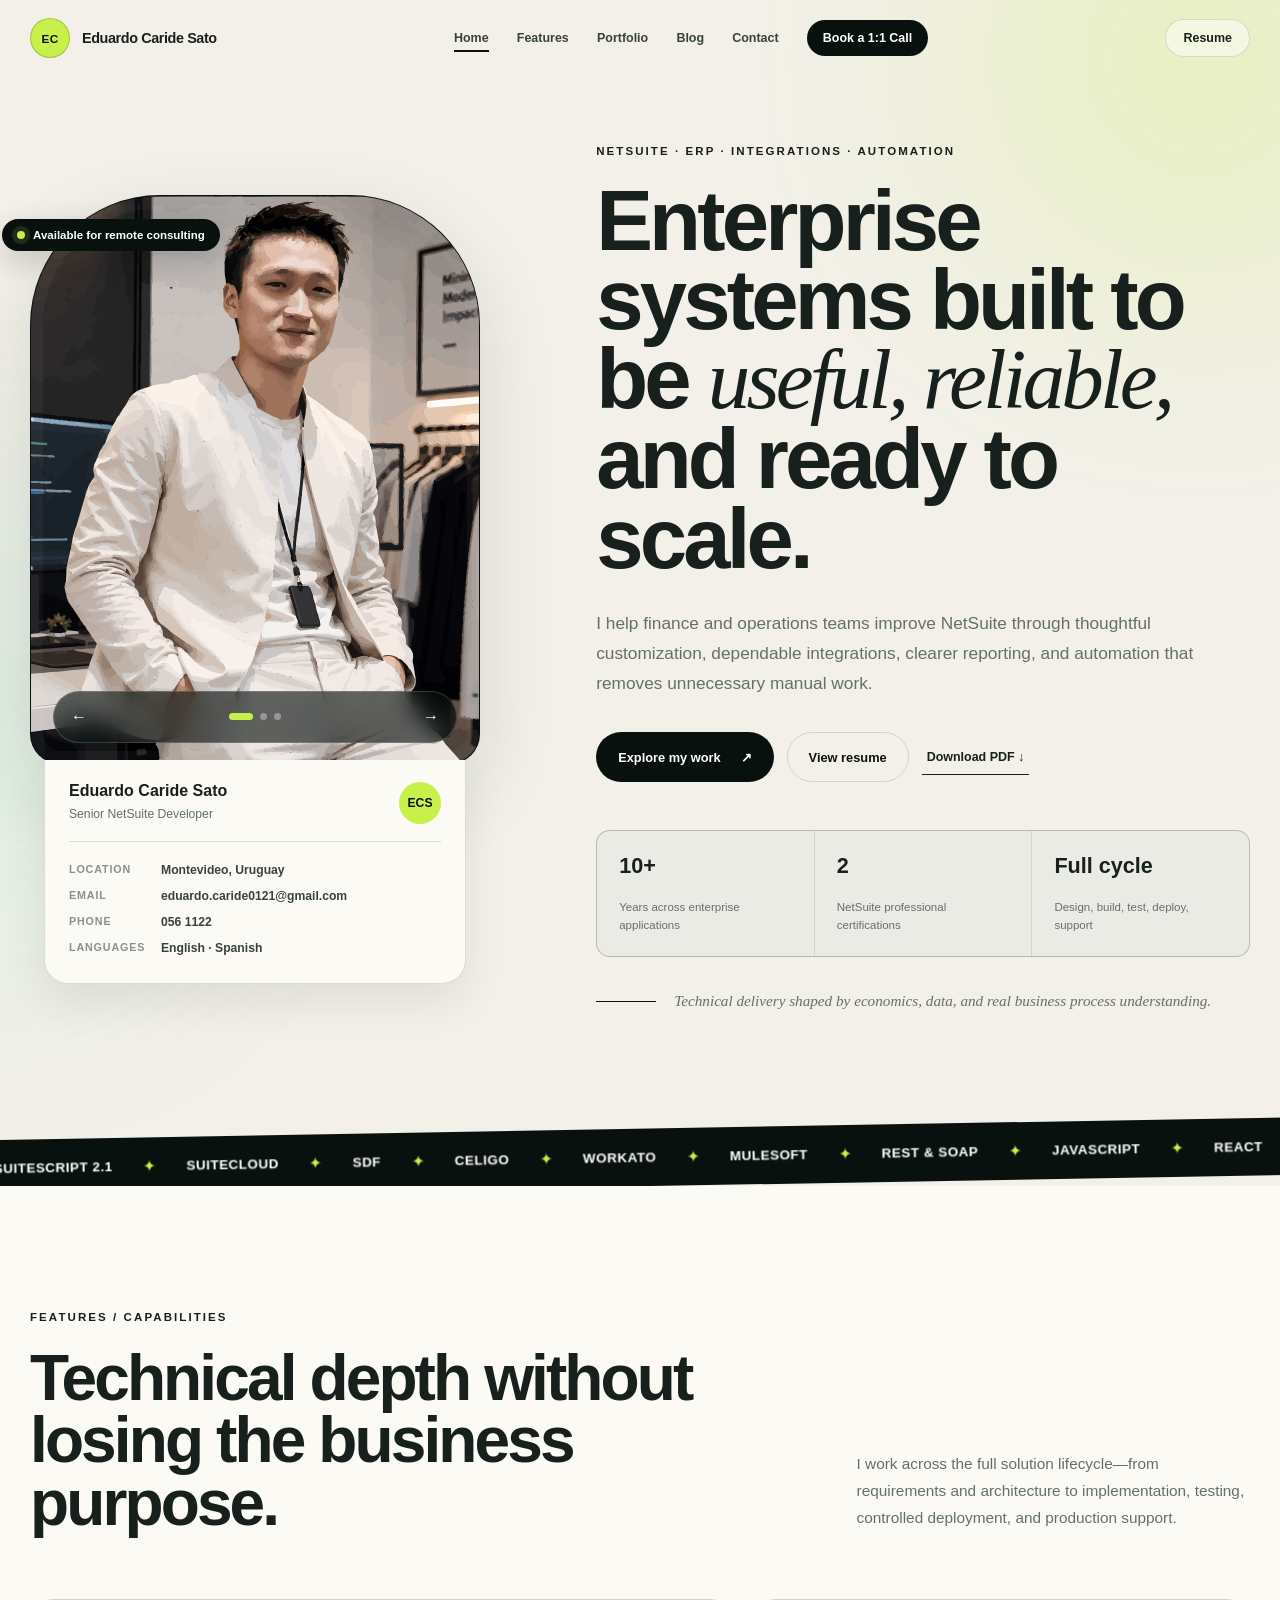
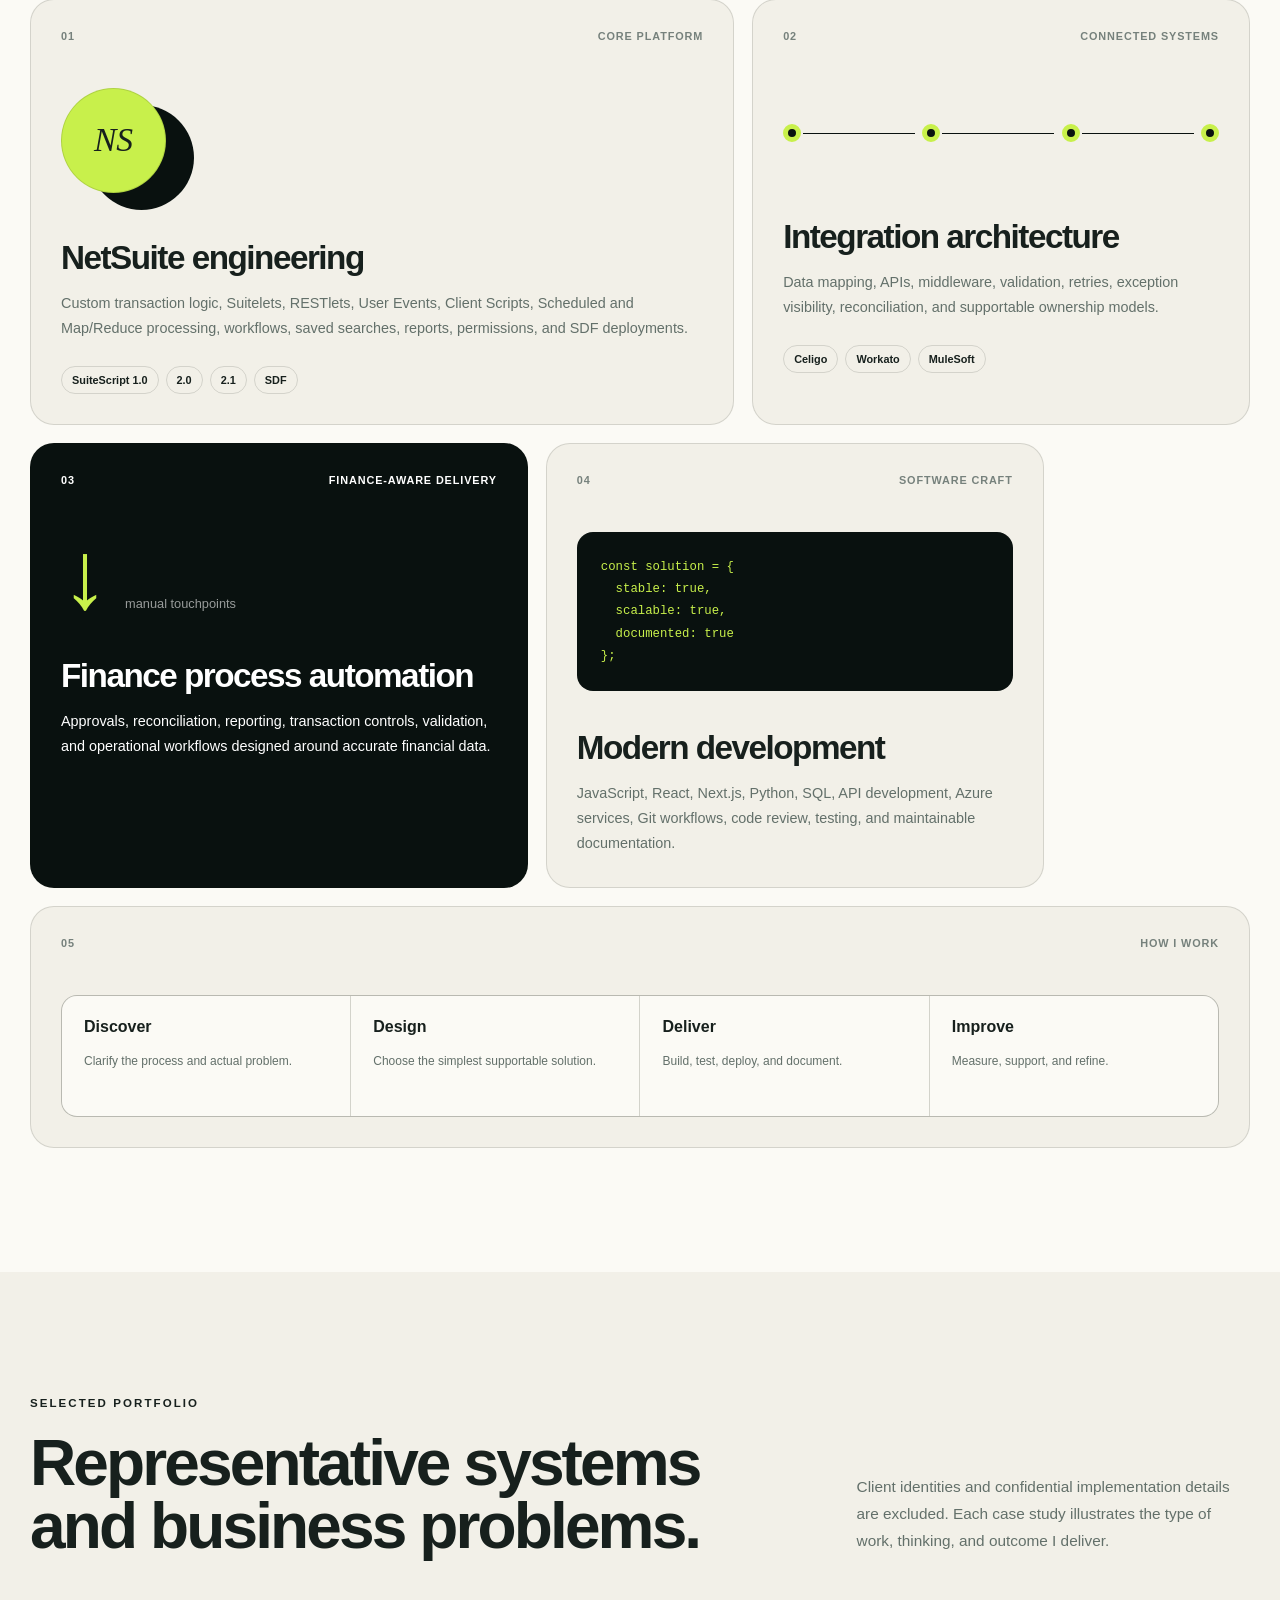
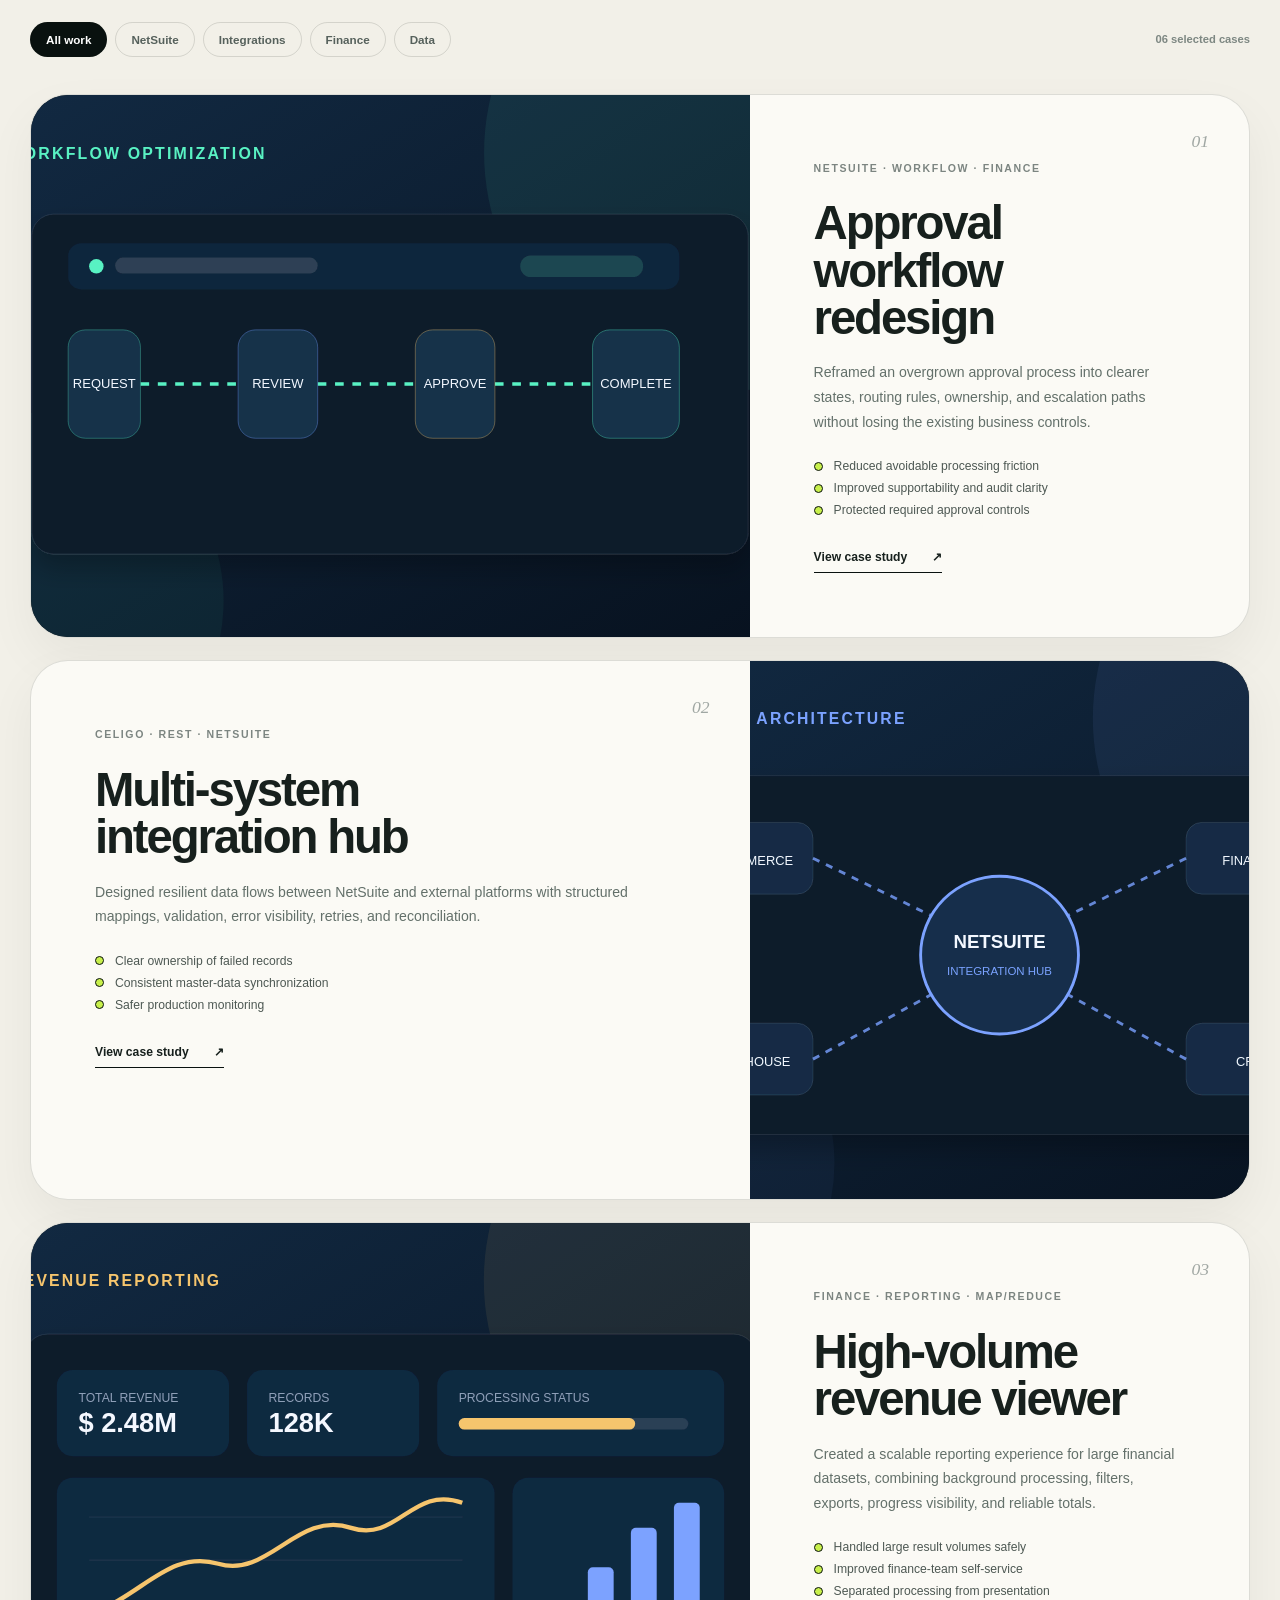
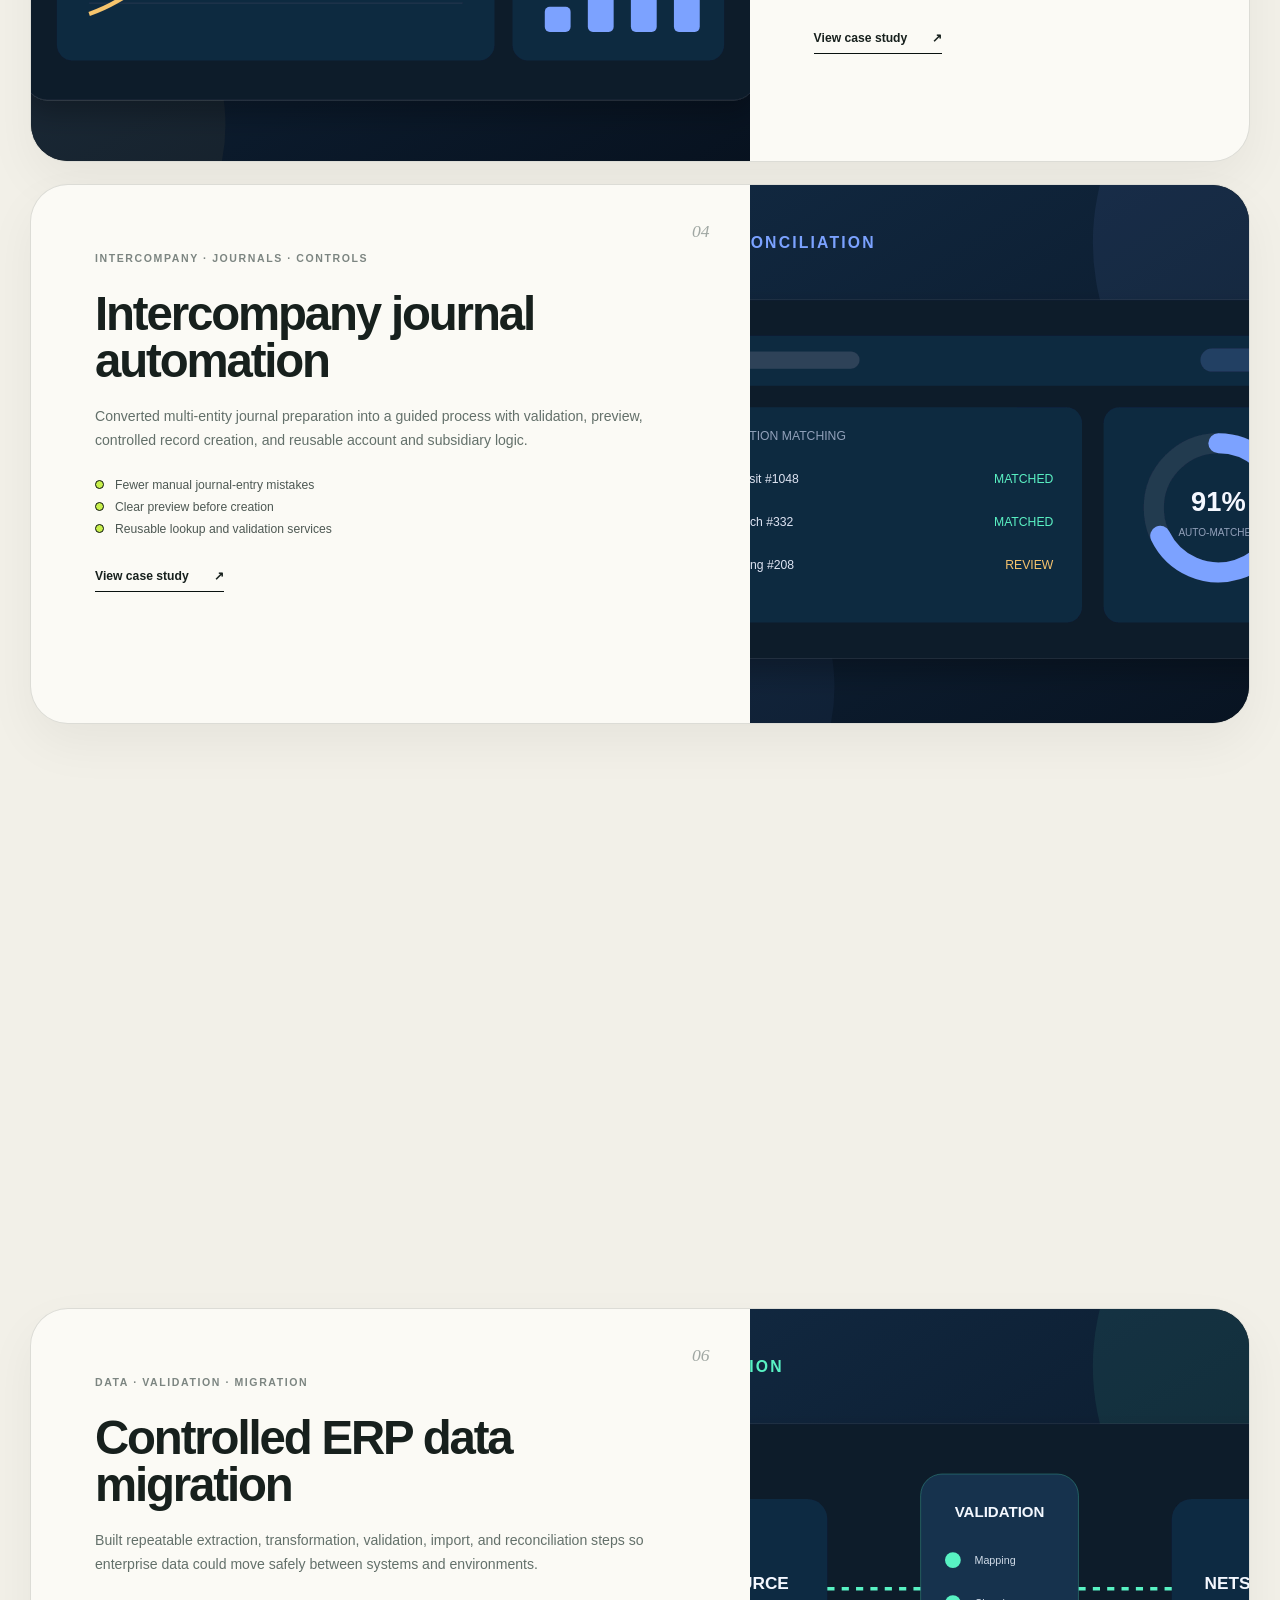
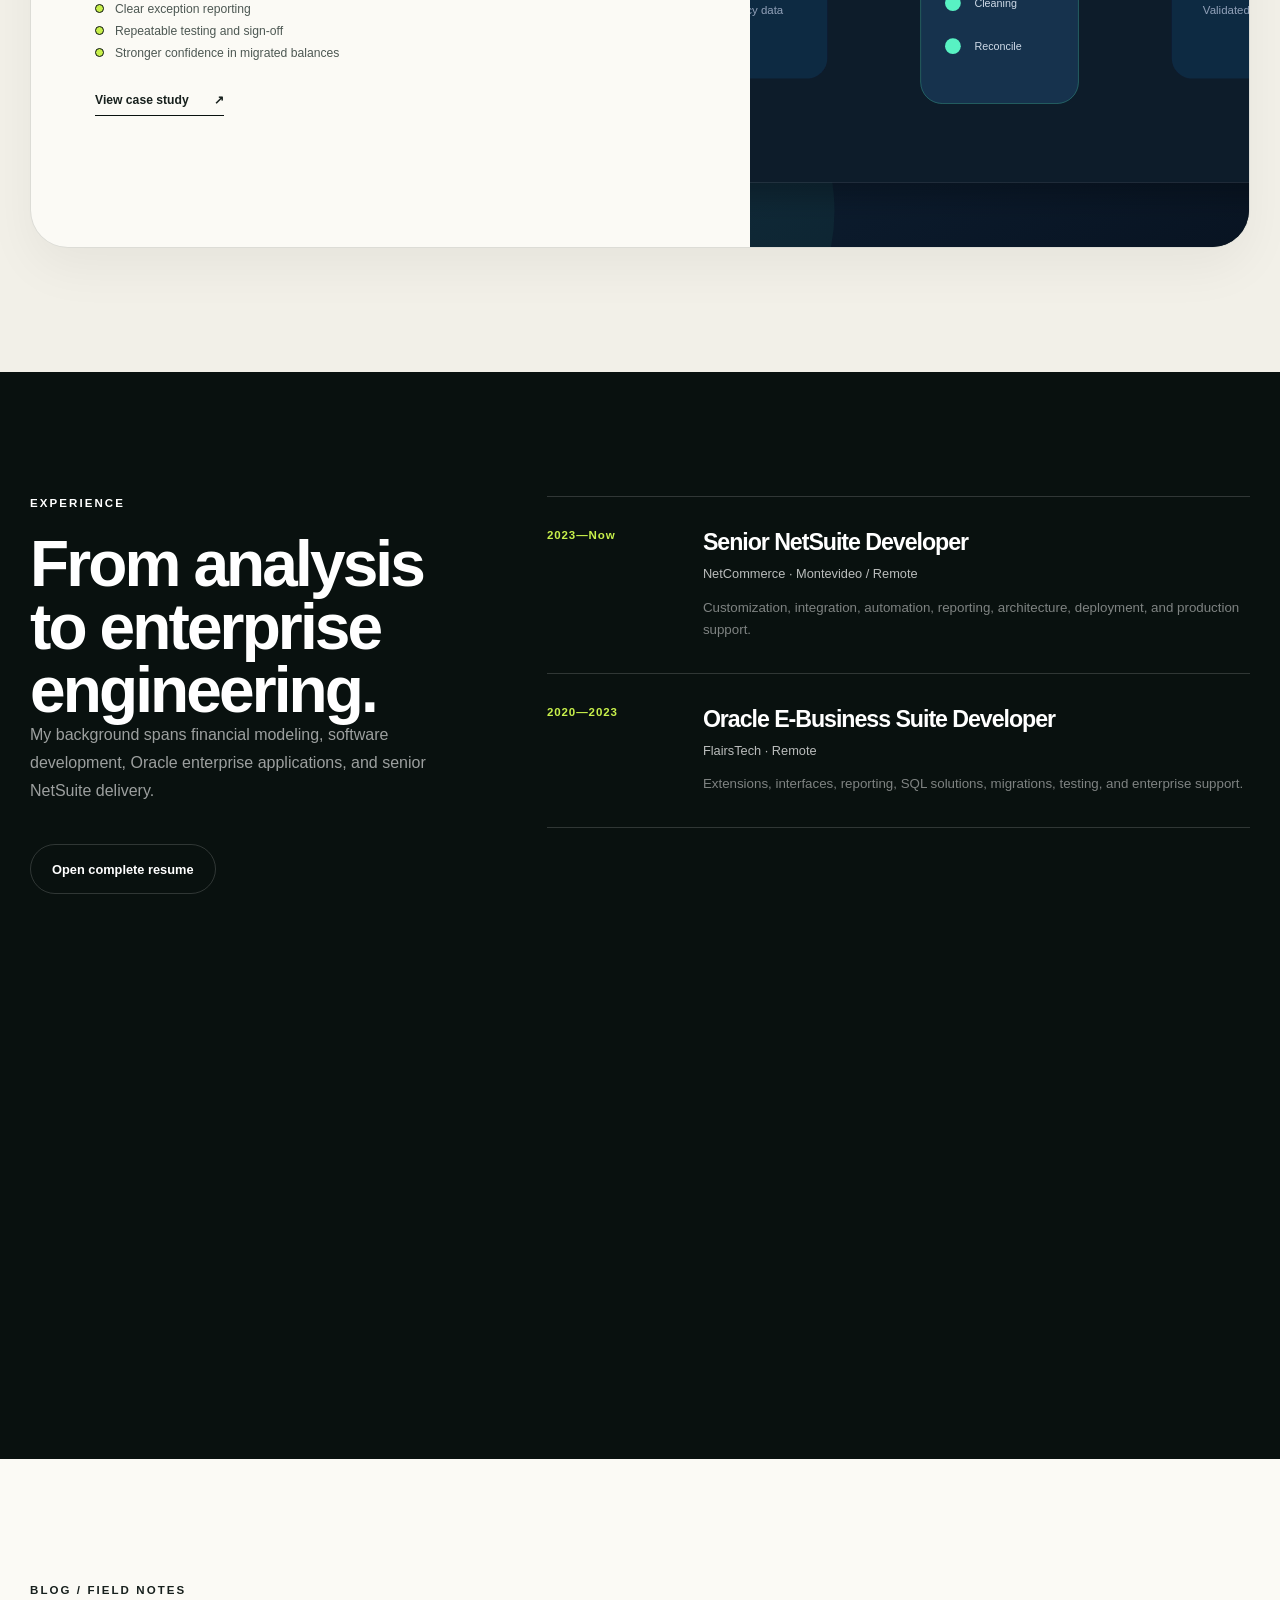
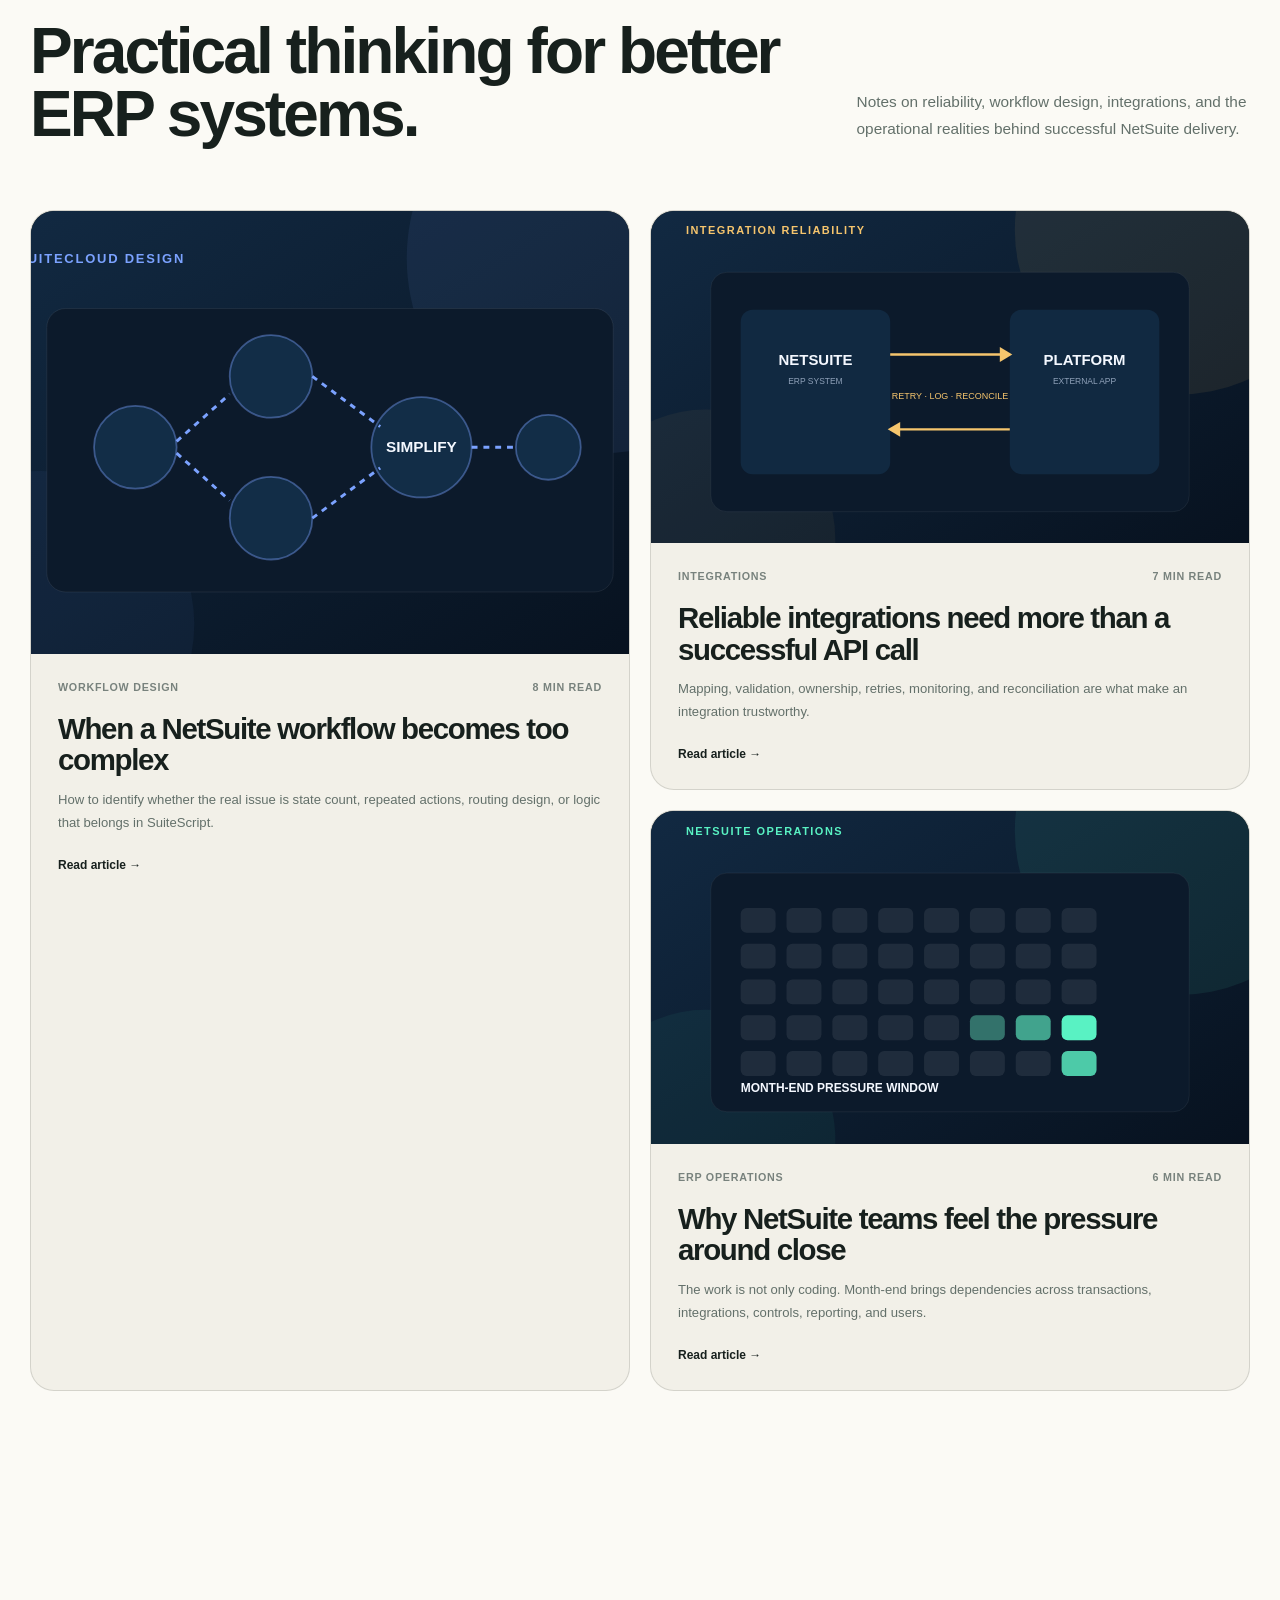
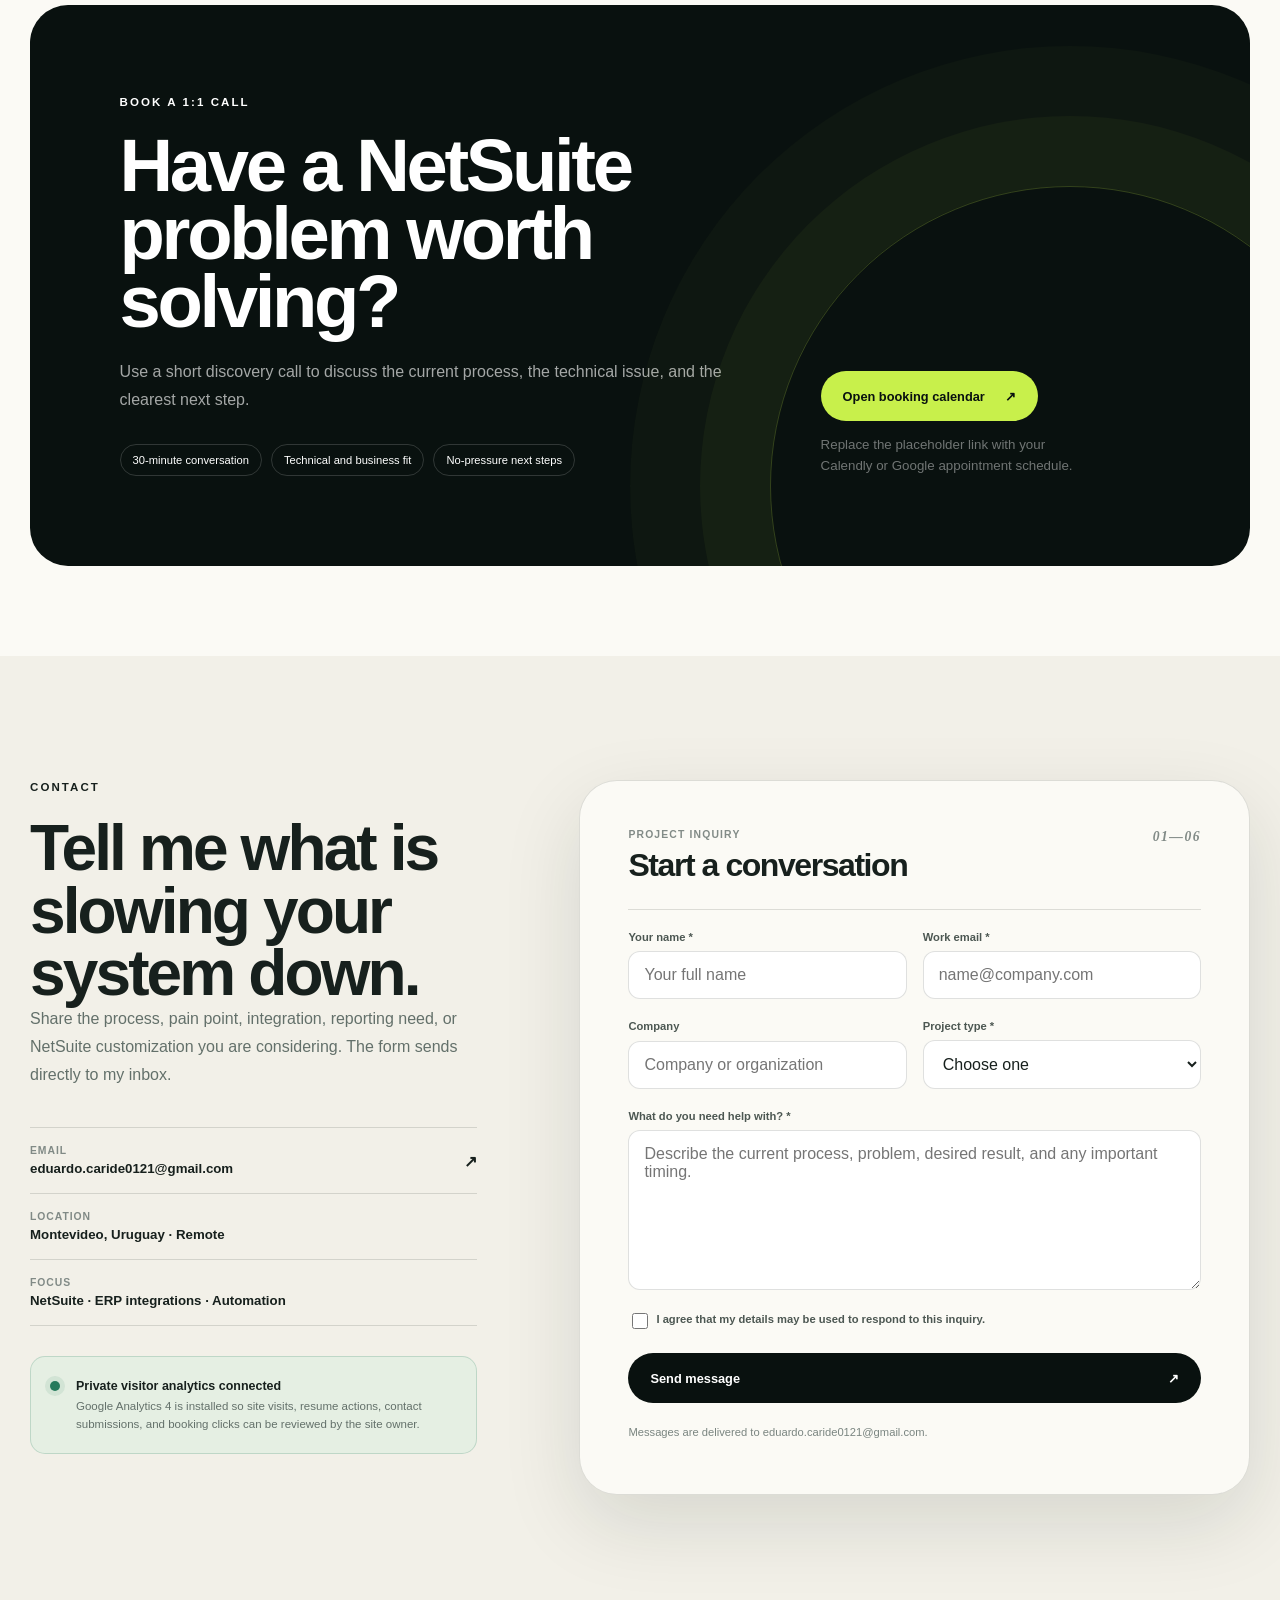
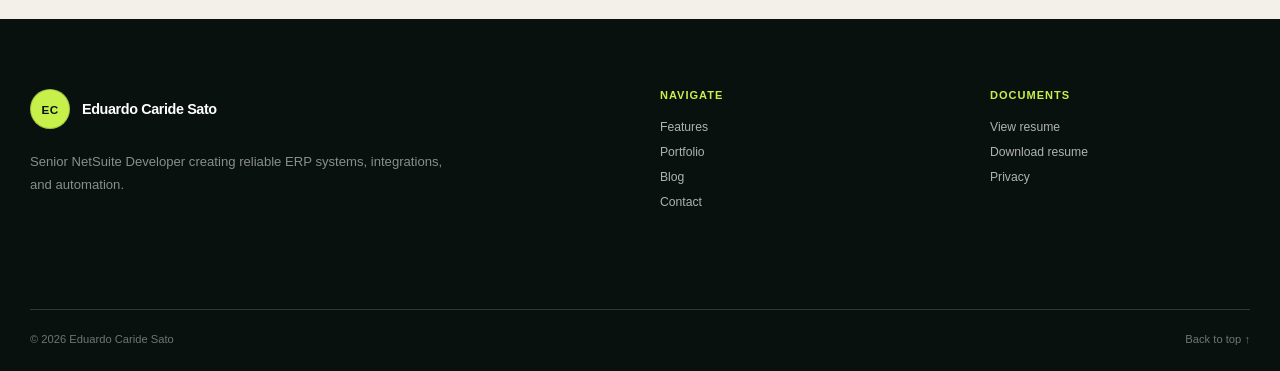
==== commit 50ea7b30: "add svg" ====
--- a/index.html
+++ b/index.html
@@ -1,424 +1,763 @@
 <!doctype html>
 <html lang="en">
-<head>
-  <meta charset="utf-8">
-  <meta name="viewport" content="width=device-width, initial-scale=1">
-  <meta name="description" content="Eduardo Caride Sato is a Senior NetSuite Developer specializing in SuiteScript, ERP automation, integrations, finance systems, and reliable enterprise applications.">
-  <meta name="theme-color" content="#09110f">
-  <meta property="og:type" content="website">
-  <meta property="og:title" content="Eduardo Caride Sato | Senior NetSuite Developer">
-  <meta property="og:description" content="NetSuite engineering, ERP integrations, workflow automation, reporting, and finance systems.">
-  <meta property="og:image" content="assets/profile-1.svg">
-  <title>Eduardo Caride Sato | Senior NetSuite Developer</title>
-  <link rel="icon" href="assets/favicon.svg" type="image/svg+xml">
-  <link rel="stylesheet" href="styles.css">
-
-  <!-- Google Analytics 4: replace only if you create a different GA4 web stream. -->
-  <script async src="https://www.googletagmanager.com/gtag/js?id=G-8Z9V5S9VSJ"></script>
-  <script>
-    window.dataLayer = window.dataLayer || [];
-    function gtag(){dataLayer.push(arguments);}
-    gtag('js', new Date());
-    gtag('config', 'G-8Z9V5S9VSJ', { send_page_view: true });
-  </script>
-</head>
-<body>
-  <a class="skip-link" href="#main">Skip to content</a>
-  <div class="page-glow page-glow-one" aria-hidden="true"></div>
-  <div class="page-glow page-glow-two" aria-hidden="true"></div>
-
-  <header class="site-header" id="top">
-    <div class="container nav-shell">
-      <a class="brand" href="#home" aria-label="Go to home">
-        <span class="brand-symbol">EC</span>
-        <span class="brand-name">Eduardo Caride Sato</span>
-      </a>
-
-      <button class="menu-button" type="button" aria-expanded="false" aria-controls="site-navigation" aria-label="Open navigation">
-        <span></span><span></span><span></span>
-      </button>
-
-      <nav class="site-nav" id="site-navigation" aria-label="Primary navigation">
-        <a href="#home">Home</a>
-        <a href="#features">Features</a>
-        <a href="#portfolio">Portfolio</a>
-        <a href="#blog">Blog</a>
-        <a href="#contact">Contact</a>
-        <a class="nav-book" href="#book">Book a 1:1 Call</a>
-      </nav>
-
-      <button class="resume-nav-button" type="button" data-open-resume>Resume</button>
-    </div>
-  </header>
-
-  <main id="main">
-    <section class="hero section" id="home">
-      <div class="container hero-layout">
-        <div class="portrait-column reveal">
-          <div class="availability-pill"><span></span>Available for remote consulting</div>
-
-          <div class="portrait-card">
-            <div class="portrait-slider" data-slider>
-              <figure class="portrait-slide is-active">
-                <img src="assets/profile-1.svg" alt="Eduardo Caride Sato portrait placeholder for ERP engineering">
-              </figure>
-              <figure class="portrait-slide">
-                <img src="assets/profile-2.svg" alt="Eduardo Caride Sato portrait placeholder for integration architecture">
-              </figure>
-              <figure class="portrait-slide">
-                <img src="assets/profile-3.svg" alt="Eduardo Caride Sato portrait placeholder for finance automation">
-              </figure>
-
-              <div class="portrait-controls">
-                <button type="button" data-prev aria-label="Previous photo">←</button>
-                <div class="portrait-dots" aria-label="Choose photo">
-                  <button type="button" class="is-active" data-slide="0" aria-label="Photo 1"></button>
-                  <button type="button" data-slide="1" aria-label="Photo 2"></button>
-                  <button type="button" data-slide="2" aria-label="Photo 3"></button>
+  <head>
+    <meta charset="utf-8" />
+    <meta name="viewport" content="width=device-width, initial-scale=1" />
+    <meta
+      name="description"
+      content="Eduardo Caride Sato is a Senior NetSuite Developer specializing in SuiteScript, ERP automation, integrations, finance systems, and reliable enterprise applications."
+    />
+    <meta name="theme-color" content="#09110f" />
+    <meta property="og:type" content="website" />
+    <meta property="og:title" content="Eduardo Caride Sato | Senior NetSuite Developer" />
+    <meta
+      property="og:description"
+      content="NetSuite engineering, ERP integrations, workflow automation, reporting, and finance systems."
+    />
+    <meta property="og:image" content="assets/profile-1.svg" />
+    <title>Eduardo Caride Sato | Senior NetSuite Developer</title>
+    <link rel="icon" href="assets/favicon.svg" type="image/svg+xml" />
+    <link rel="stylesheet" href="styles.css" />
+
+    <!-- Google Analytics 4: replace only if you create a different GA4 web stream. -->
+    <script async src="https://www.googletagmanager.com/gtag/js?id=G-8Z9V5S9VSJ"></script>
+    <script>
+      window.dataLayer = window.dataLayer || [];
+      function gtag() {
+        dataLayer.push(arguments);
+      }
+      gtag("js", new Date());
+      gtag("config", "G-8Z9V5S9VSJ", { send_page_view: true });
+    </script>
+  </head>
+  <body>
+    <a class="skip-link" href="#main">Skip to content</a>
+    <div class="page-glow page-glow-one" aria-hidden="true"></div>
+    <div class="page-glow page-glow-two" aria-hidden="true"></div>
+
+    <header class="site-header" id="top">
+      <div class="container nav-shell">
+        <a class="brand" href="#home" aria-label="Go to home">
+          <span class="brand-symbol">EC</span>
+          <span class="brand-name">Eduardo Caride Sato</span>
+        </a>
+
+        <button
+          class="menu-button"
+          type="button"
+          aria-expanded="false"
+          aria-controls="site-navigation"
+          aria-label="Open navigation"
+        >
+          <span></span><span></span><span></span>
+        </button>
+
+        <nav class="site-nav" id="site-navigation" aria-label="Primary navigation">
+          <a href="#home">Home</a>
+          <a href="#features">Features</a>
+          <a href="#portfolio">Portfolio</a>
+          <a href="#blog">Blog</a>
+          <a href="#contact">Contact</a>
+          <a class="nav-book" href="#book">Book a 1:1 Call</a>
+        </nav>
+
+        <button class="resume-nav-button" type="button" data-open-resume>Resume</button>
+      </div>
+    </header>
+
+    <main id="main">
+      <section class="hero section" id="home">
+        <div class="container hero-layout">
+          <div class="portrait-column reveal">
+            <div class="availability-pill"><span></span>Available for remote consulting</div>
+
+            <div class="portrait-card">
+              <div class="portrait-slider" data-slider>
+                <figure class="portrait-slide is-active">
+                  <img src="assets/profile-1.svg" alt="Eduardo Caride Sato portrait placeholder for ERP engineering" />
+                </figure>
+                <figure class="portrait-slide">
+                  <img
+                    src="assets/profile-2.svg"
+                    alt="Eduardo Caride Sato portrait placeholder for integration architecture"
+                  />
+                </figure>
+                <figure class="portrait-slide">
+                  <img
+                    src="assets/profile-3.svg"
+                    alt="Eduardo Caride Sato portrait placeholder for finance automation"
+                  />
+                </figure>
+
+                <div class="portrait-controls">
+                  <button type="button" data-prev aria-label="Previous photo">←</button>
+                  <div class="portrait-dots" aria-label="Choose photo">
+                    <button type="button" class="is-active" data-slide="0" aria-label="Photo 1"></button>
+                    <button type="button" data-slide="1" aria-label="Photo 2"></button>
+                    <button type="button" data-slide="2" aria-label="Photo 3"></button>
+                  </div>
+                  <button type="button" data-next aria-label="Next photo">→</button>
                 </div>
-                <button type="button" data-next aria-label="Next photo">→</button>
-              </div>
-            </div>
-          </div>
-
-          <div class="personal-card">
-            <div class="personal-heading">
-              <div>
-                <strong>Eduardo Caride Sato</strong>
-                <span>Senior NetSuite Developer</span>
-              </div>
-              <span class="personal-monogram">ECS</span>
-            </div>
-            <dl class="personal-list">
-              <div><dt>Location</dt><dd>Montevideo, Uruguay</dd></div>
-              <div><dt>Email</dt><dd><a href="mailto:eduardo.caride0121@gmail.com">eduardo.caride0121@gmail.com</a></dd></div>
-              <div><dt>Phone</dt><dd>056 1122</dd></div>
-              <div><dt>Languages</dt><dd>English · Spanish</dd></div>
-            </dl>
-          </div>
-        </div>
-
-        <div class="hero-content reveal">
-          <p class="section-label">NETSUITE · ERP · INTEGRATIONS · AUTOMATION</p>
-          <h1>Enterprise systems built to be <em>useful, reliable,</em> and ready to scale.</h1>
-          <p class="hero-intro">I help finance and operations teams improve NetSuite through thoughtful customization, dependable integrations, clearer reporting, and automation that removes unnecessary manual work.</p>
-
-          <div class="hero-actions">
-            <a class="button button-primary" href="#portfolio">Explore my work <span>↗</span></a>
-            <button class="button button-secondary" type="button" data-open-resume>View resume</button>
-            <a class="text-link" href="assets/Eduardo-Caride-Sato-Resume.pdf" download data-track="resume_download">Download PDF ↓</a>
-          </div>
-
-          <div class="hero-metrics" aria-label="Career highlights">
-            <article><strong>10+</strong><span>Years across enterprise applications</span></article>
-            <article><strong>2</strong><span>NetSuite professional certifications</span></article>
-            <article><strong>Full cycle</strong><span>Design, build, test, deploy, support</span></article>
-          </div>
-
-          <div class="hero-signature">
-            <span class="signature-line"></span>
-            <p>Technical delivery shaped by economics, data, and real business process understanding.</p>
-          </div>
-        </div>
-      </div>
-    </section>
-
-    <section class="marquee" aria-label="Technology expertise">
-      <div class="marquee-track">
-        <span>SuiteScript 2.1</span><i>✦</i><span>SuiteCloud</span><i>✦</i><span>SDF</span><i>✦</i><span>Celigo</span><i>✦</i><span>Workato</span><i>✦</i><span>MuleSoft</span><i>✦</i><span>REST & SOAP</span><i>✦</i><span>JavaScript</span><i>✦</i><span>React</span><i>✦</i><span>Python</span><i>✦</i><span>SQL</span><i>✦</i><span>Azure</span><i>✦</i>
-        <span aria-hidden="true">SuiteScript 2.1</span><i aria-hidden="true">✦</i><span aria-hidden="true">SuiteCloud</span><i aria-hidden="true">✦</i><span aria-hidden="true">SDF</span><i aria-hidden="true">✦</i><span aria-hidden="true">Celigo</span><i aria-hidden="true">✦</i><span aria-hidden="true">Workato</span><i aria-hidden="true">✦</i><span aria-hidden="true">MuleSoft</span><i aria-hidden="true">✦</i>
-      </div>
-    </section>
-
-    <section class="section features" id="features">
-      <div class="container">
-        <div class="section-heading reveal">
-          <div>
-            <p class="section-label">FEATURES / CAPABILITIES</p>
-            <h2>Technical depth without losing the business purpose.</h2>
-          </div>
-          <p>I work across the full solution lifecycle—from requirements and architecture to implementation, testing, controlled deployment, and production support.</p>
-        </div>
-
-        <div class="bento-grid">
-          <article class="bento-card bento-large reveal">
-            <div class="card-topline"><span>01</span><span>Core platform</span></div>
-            <div class="bento-icon">NS</div>
-            <h3>NetSuite engineering</h3>
-            <p>Custom transaction logic, Suitelets, RESTlets, User Events, Client Scripts, Scheduled and Map/Reduce processing, workflows, saved searches, reports, permissions, and SDF deployments.</p>
-            <div class="mini-tags"><span>SuiteScript 1.0</span><span>2.0</span><span>2.1</span><span>SDF</span></div>
-          </article>
-
-          <article class="bento-card reveal">
-            <div class="card-topline"><span>02</span><span>Connected systems</span></div>
-            <div class="line-visual" aria-hidden="true"><span></span><span></span><span></span><span></span></div>
-            <h3>Integration architecture</h3>
-            <p>Data mapping, APIs, middleware, validation, retries, exception visibility, reconciliation, and supportable ownership models.</p>
-            <div class="mini-tags"><span>Celigo</span><span>Workato</span><span>MuleSoft</span></div>
-          </article>
-
-          <article class="bento-card bento-accent reveal">
-            <div class="card-topline"><span>03</span><span>Finance-aware delivery</span></div>
-            <div class="metric-visual"><strong>↓</strong><span>manual touchpoints</span></div>
-            <h3>Finance process automation</h3>
-            <p>Approvals, reconciliation, reporting, transaction controls, validation, and operational workflows designed around accurate financial data.</p>
-          </article>
-
-          <article class="bento-card reveal">
-            <div class="card-topline"><span>04</span><span>Software craft</span></div>
-            <pre class="code-visual"><code>const solution = {
+              </div>
+            </div>
+
+            <div class="personal-card">
+              <div class="personal-heading">
+                <div>
+                  <strong>Eduardo Caride Sato</strong>
+                  <span>Senior NetSuite Developer</span>
+                </div>
+                <span class="personal-monogram">ECS</span>
+              </div>
+              <dl class="personal-list">
+                <div>
+                  <dt>Location</dt>
+                  <dd>Montevideo, Uruguay</dd>
+                </div>
+                <div>
+                  <dt>Email</dt>
+                  <dd><a href="mailto:eduardo.caride0121@gmail.com">eduardo.caride0121@gmail.com</a></dd>
+                </div>
+                <div>
+                  <dt>Phone</dt>
+                  <dd>056 1122</dd>
+                </div>
+                <div>
+                  <dt>Languages</dt>
+                  <dd>English · Spanish</dd>
+                </div>
+              </dl>
+            </div>
+          </div>
+
+          <div class="hero-content reveal">
+            <p class="section-label">NETSUITE · ERP · INTEGRATIONS · AUTOMATION</p>
+            <h1>Enterprise systems built to be <em>useful, reliable,</em> and ready to scale.</h1>
+            <p class="hero-intro">
+              I help finance and operations teams improve NetSuite through thoughtful customization, dependable
+              integrations, clearer reporting, and automation that removes unnecessary manual work.
+            </p>
+
+            <div class="hero-actions">
+              <a class="button button-primary" href="#portfolio">Explore my work <span>↗</span></a>
+              <button class="button button-secondary" type="button" data-open-resume>View resume</button>
+              <a class="text-link" href="assets/Eduardo-Caride-Sato-Resume.pdf" download data-track="resume_download"
+                >Download PDF ↓</a
+              >
+            </div>
+
+            <div class="hero-metrics" aria-label="Career highlights">
+              <article><strong>10+</strong><span>Years across enterprise applications</span></article>
+              <article><strong>2</strong><span>NetSuite professional certifications</span></article>
+              <article><strong>Full cycle</strong><span>Design, build, test, deploy, support</span></article>
+            </div>
+
+            <div class="hero-signature">
+              <span class="signature-line"></span>
+              <p>Technical delivery shaped by economics, data, and real business process understanding.</p>
+            </div>
+          </div>
+        </div>
+      </section>
+
+      <section class="marquee" aria-label="Technology expertise">
+        <div class="marquee-track">
+          <span>SuiteScript 2.1</span><i>✦</i><span>SuiteCloud</span><i>✦</i><span>SDF</span><i>✦</i><span>Celigo</span
+          ><i>✦</i><span>Workato</span><i>✦</i><span>MuleSoft</span><i>✦</i><span>REST & SOAP</span><i>✦</i
+          ><span>JavaScript</span><i>✦</i><span>React</span><i>✦</i><span>Python</span><i>✦</i><span>SQL</span><i>✦</i
+          ><span>Azure</span><i>✦</i> <span aria-hidden="true">SuiteScript 2.1</span><i aria-hidden="true">✦</i
+          ><span aria-hidden="true">SuiteCloud</span><i aria-hidden="true">✦</i><span aria-hidden="true">SDF</span
+          ><i aria-hidden="true">✦</i><span aria-hidden="true">Celigo</span><i aria-hidden="true">✦</i
+          ><span aria-hidden="true">Workato</span><i aria-hidden="true">✦</i><span aria-hidden="true">MuleSoft</span
+          ><i aria-hidden="true">✦</i>
+        </div>
+      </section>
+
+      <section class="section features" id="features">
+        <div class="container">
+          <div class="section-heading reveal">
+            <div>
+              <p class="section-label">FEATURES / CAPABILITIES</p>
+              <h2>Technical depth without losing the business purpose.</h2>
+            </div>
+            <p>
+              I work across the full solution lifecycle—from requirements and architecture to implementation, testing,
+              controlled deployment, and production support.
+            </p>
+          </div>
+
+          <div class="bento-grid">
+            <article class="bento-card bento-large reveal">
+              <div class="card-topline"><span>01</span><span>Core platform</span></div>
+              <div class="bento-icon">NS</div>
+              <h3>NetSuite engineering</h3>
+              <p>
+                Custom transaction logic, Suitelets, RESTlets, User Events, Client Scripts, Scheduled and Map/Reduce
+                processing, workflows, saved searches, reports, permissions, and SDF deployments.
+              </p>
+              <div class="mini-tags"><span>SuiteScript 1.0</span><span>2.0</span><span>2.1</span><span>SDF</span></div>
+            </article>
+
+            <article class="bento-card reveal">
+              <div class="card-topline"><span>02</span><span>Connected systems</span></div>
+              <div class="line-visual" aria-hidden="true"><span></span><span></span><span></span><span></span></div>
+              <h3>Integration architecture</h3>
+              <p>
+                Data mapping, APIs, middleware, validation, retries, exception visibility, reconciliation, and
+                supportable ownership models.
+              </p>
+              <div class="mini-tags"><span>Celigo</span><span>Workato</span><span>MuleSoft</span></div>
+            </article>
+
+            <article class="bento-card bento-accent reveal">
+              <div class="card-topline"><span>03</span><span>Finance-aware delivery</span></div>
+              <div class="metric-visual"><strong>↓</strong><span>manual touchpoints</span></div>
+              <h3>Finance process automation</h3>
+              <p>
+                Approvals, reconciliation, reporting, transaction controls, validation, and operational workflows
+                designed around accurate financial data.
+              </p>
+            </article>
+
+            <article class="bento-card reveal">
+              <div class="card-topline"><span>04</span><span>Software craft</span></div>
+              <pre class="code-visual"><code>const solution = {
   stable: true,
   scalable: true,
   documented: true
 };</code></pre>
-            <h3>Modern development</h3>
-            <p>JavaScript, React, Next.js, Python, SQL, API development, Azure services, Git workflows, code review, testing, and maintainable documentation.</p>
-          </article>
-
-          <article class="bento-card bento-wide reveal">
-            <div class="card-topline"><span>05</span><span>How I work</span></div>
-            <div class="process-row">
-              <div><b>Discover</b><span>Clarify the process and actual problem.</span></div>
-              <div><b>Design</b><span>Choose the simplest supportable solution.</span></div>
-              <div><b>Deliver</b><span>Build, test, deploy, and document.</span></div>
-              <div><b>Improve</b><span>Measure, support, and refine.</span></div>
-            </div>
-          </article>
+              <h3>Modern development</h3>
+              <p>
+                JavaScript, React, Next.js, Python, SQL, API development, Azure services, Git workflows, code review,
+                testing, and maintainable documentation.
+              </p>
+            </article>
+
+            <article class="bento-card bento-wide reveal">
+              <div class="card-topline"><span>05</span><span>How I work</span></div>
+              <div class="process-row">
+                <div><b>Discover</b><span>Clarify the process and actual problem.</span></div>
+                <div><b>Design</b><span>Choose the simplest supportable solution.</span></div>
+                <div><b>Deliver</b><span>Build, test, deploy, and document.</span></div>
+                <div><b>Improve</b><span>Measure, support, and refine.</span></div>
+              </div>
+            </article>
+          </div>
+        </div>
+      </section>
+
+      <section class="section portfolio" id="portfolio">
+        <div class="container">
+          <div class="section-heading reveal">
+            <div>
+              <p class="section-label">SELECTED PORTFOLIO</p>
+              <h2>Representative systems and business problems.</h2>
+            </div>
+            <p>
+              Client identities and confidential implementation details are excluded. Each case study illustrates the
+              type of work, thinking, and outcome I deliver.
+            </p>
+          </div>
+
+          <div class="portfolio-toolbar reveal">
+            <div class="filter-buttons" role="group" aria-label="Filter portfolio">
+              <button class="is-active" type="button" data-filter="all">All work</button>
+              <button type="button" data-filter="netsuite">NetSuite</button>
+              <button type="button" data-filter="integration">Integrations</button>
+              <button type="button" data-filter="finance">Finance</button>
+              <button type="button" data-filter="data">Data</button>
+            </div>
+            <span>06 selected cases</span>
+          </div>
+
+          <div class="project-list">
+            <article class="project-card reveal" data-category="netsuite finance">
+              <div class="project-media">
+                <img src="assets/project-approval.svg" alt="Approval workflow redesign visualization" loading="lazy" />
+              </div>
+              <div class="project-copy">
+                <div class="project-number">01</div>
+                <p class="project-type">NETSUITE · WORKFLOW · FINANCE</p>
+                <h3>Approval workflow redesign</h3>
+                <p>
+                  Reframed an overgrown approval process into clearer states, routing rules, ownership, and escalation
+                  paths without losing the existing business controls.
+                </p>
+                <ul>
+                  <li>Reduced avoidable processing friction</li>
+                  <li>Improved supportability and audit clarity</li>
+                  <li>Protected required approval controls</li>
+                </ul>
+                <button type="button" class="case-link" data-case="approval">View case study <span>↗</span></button>
+              </div>
+            </article>
+
+            <article class="project-card project-reverse reveal" data-category="integration netsuite">
+              <div class="project-media">
+                <img
+                  src="assets/project-integration.svg"
+                  alt="Multi-system integration architecture visualization"
+                  loading="lazy"
+                />
+              </div>
+              <div class="project-copy">
+                <div class="project-number">02</div>
+                <p class="project-type">CELIGO · REST · NETSUITE</p>
+                <h3>Multi-system integration hub</h3>
+                <p>
+                  Designed resilient data flows between NetSuite and external platforms with structured mappings,
+                  validation, error visibility, retries, and reconciliation.
+                </p>
+                <ul>
+                  <li>Clear ownership of failed records</li>
+                  <li>Consistent master-data synchronization</li>
+                  <li>Safer production monitoring</li>
+                </ul>
+                <button type="button" class="case-link" data-case="integration">View case study <span>↗</span></button>
+              </div>
+            </article>
+
+            <article class="project-card reveal" data-category="finance data netsuite">
+              <div class="project-media">
+                <img
+                  src="assets/project-revenue.svg"
+                  alt="Revenue and financial reporting dashboard visualization"
+                  loading="lazy"
+                />
+              </div>
+              <div class="project-copy">
+                <div class="project-number">03</div>
+                <p class="project-type">FINANCE · REPORTING · MAP/REDUCE</p>
+                <h3>High-volume revenue viewer</h3>
+                <p>
+                  Created a scalable reporting experience for large financial datasets, combining background processing,
+                  filters, exports, progress visibility, and reliable totals.
+                </p>
+                <ul>
+                  <li>Handled large result volumes safely</li>
+                  <li>Improved finance-team self-service</li>
+                  <li>Separated processing from presentation</li>
+                </ul>
+                <button type="button" class="case-link" data-case="revenue">View case study <span>↗</span></button>
+              </div>
+            </article>
+
+            <article class="project-card project-reverse reveal" data-category="finance netsuite">
+              <div class="project-media">
+                <img
+                  src="assets/project-reconciliation.svg"
+                  alt="Intercompany finance automation visualization"
+                  loading="lazy"
+                />
+              </div>
+              <div class="project-copy">
+                <div class="project-number">04</div>
+                <p class="project-type">INTERCOMPANY · JOURNALS · CONTROLS</p>
+                <h3>Intercompany journal automation</h3>
+                <p>
+                  Converted multi-entity journal preparation into a guided process with validation, preview, controlled
+                  record creation, and reusable account and subsidiary logic.
+                </p>
+                <ul>
+                  <li>Fewer manual journal-entry mistakes</li>
+                  <li>Clear preview before creation</li>
+                  <li>Reusable lookup and validation services</li>
+                </ul>
+                <button type="button" class="case-link" data-case="intercompany">View case study <span>↗</span></button>
+              </div>
+            </article>
+
+            <article class="project-card reveal" data-category="integration netsuite">
+              <div class="project-media">
+                <img src="assets/project-workorder.svg" alt="Work order integration visualization" loading="lazy" />
+              </div>
+              <div class="project-copy">
+                <div class="project-number">05</div>
+                <p class="project-type">WORDPRESS · RESTLET · OPERATIONS</p>
+                <h3>External work-order portal</h3>
+                <p>
+                  Connected a customer-facing web form to NetSuite through RESTlets, validated JSON payloads, and
+                  structured parent and line record creation.
+                </p>
+                <ul>
+                  <li>Reduced duplicate data entry</li>
+                  <li>Improved front-end usability</li>
+                  <li>Created testable API boundaries</li>
+                </ul>
+                <button type="button" class="case-link" data-case="workorder">View case study <span>↗</span></button>
+              </div>
+            </article>
+
+            <article class="project-card project-reverse reveal" data-category="data finance netsuite">
+              <div class="project-media">
+                <img
+                  src="assets/project-migration.svg"
+                  alt="Data migration and validation visualization"
+                  loading="lazy"
+                />
+              </div>
+              <div class="project-copy">
+                <div class="project-number">06</div>
+                <p class="project-type">DATA · VALIDATION · MIGRATION</p>
+                <h3>Controlled ERP data migration</h3>
+                <p>
+                  Built repeatable extraction, transformation, validation, import, and reconciliation steps so
+                  enterprise data could move safely between systems and environments.
+                </p>
+                <ul>
+                  <li>Clear exception reporting</li>
+                  <li>Repeatable testing and sign-off</li>
+                  <li>Stronger confidence in migrated balances</li>
+                </ul>
+                <button type="button" class="case-link" data-case="migration">View case study <span>↗</span></button>
+              </div>
+            </article>
+          </div>
+        </div>
+      </section>
+
+      <section class="section experience" aria-labelledby="experience-title">
+        <div class="container experience-layout">
+          <div class="experience-intro reveal">
+            <p class="section-label">EXPERIENCE</p>
+            <h2 id="experience-title">From analysis to enterprise engineering.</h2>
+            <p>
+              My background spans financial modeling, software development, Oracle enterprise applications, and senior
+              NetSuite delivery.
+            </p>
+            <button class="button button-secondary" type="button" data-open-resume>Open complete resume</button>
+          </div>
+
+          <div class="timeline">
+            <article class="timeline-item reveal">
+              <span>2023—Now</span>
+              <div>
+                <h3>Senior NetSuite Developer</h3>
+                <p>NetCommerce · Montevideo / Remote</p>
+                <small
+                  >Customization, integration, automation, reporting, architecture, deployment, and production
+                  support.</small
+                >
+              </div>
+            </article>
+            <article class="timeline-item reveal">
+              <span>2020—2023</span>
+              <div>
+                <h3>Oracle E-Business Suite Developer</h3>
+                <p>FlairsTech · Remote</p>
+                <small
+                  >Extensions, interfaces, reporting, SQL solutions, migrations, testing, and enterprise support.</small
+                >
+              </div>
+            </article>
+            <article class="timeline-item reveal">
+              <span>2019—2020</span>
+              <div>
+                <h3>Software Developer</h3>
+                <p>FlairsTech · Remote</p>
+                <small
+                  >Web applications, APIs, modern JavaScript, React technologies, SQL, cloud services, and Agile
+                  delivery.</small
+                >
+              </div>
+            </article>
+            <article class="timeline-item reveal">
+              <span>2014—2019</span>
+              <div>
+                <h3>Software Developer / IT Analyst</h3>
+                <p>Tata Consultancy Services · Montevideo</p>
+                <small
+                  >Enterprise development, integration, data processing, incident analysis, testing, and
+                  releases.</small
+                >
+              </div>
+            </article>
+            <article class="timeline-item reveal">
+              <span>2011—2014</span>
+              <div>
+                <h3>Financial Analyst Intern</h3>
+                <p>Clinixon · Montevideo</p>
+                <small>Financial modeling, operating assumptions, tax-structure research, and scenario analysis.</small>
+              </div>
+            </article>
+          </div>
+        </div>
+      </section>
+
+      <section class="section blog" id="blog">
+        <div class="container">
+          <div class="section-heading reveal">
+            <div>
+              <p class="section-label">BLOG / FIELD NOTES</p>
+              <h2>Practical thinking for better ERP systems.</h2>
+            </div>
+            <p>
+              Notes on reliability, workflow design, integrations, and the operational realities behind successful
+              NetSuite delivery.
+            </p>
+          </div>
+
+          <div class="blog-grid">
+            <article class="blog-card blog-featured reveal">
+              <a href="blog/workflow-optimization.html" class="blog-image"
+                ><img src="assets/blog-workflow.svg" alt="Workflow optimization article cover" loading="lazy"
+              /></a>
+              <div class="blog-content">
+                <div class="blog-meta"><span>Workflow design</span><time datetime="2026-08-03">8 min read</time></div>
+                <h3><a href="blog/workflow-optimization.html">When a NetSuite workflow becomes too complex</a></h3>
+                <p>
+                  How to identify whether the real issue is state count, repeated actions, routing design, or logic that
+                  belongs in SuiteScript.
+                </p>
+                <a class="article-link" href="blog/workflow-optimization.html">Read article →</a>
+              </div>
+            </article>
+            <article class="blog-card reveal">
+              <a href="blog/integration-reliability.html" class="blog-image"
+                ><img src="assets/blog-integration.svg" alt="Integration reliability article cover" loading="lazy"
+              /></a>
+              <div class="blog-content">
+                <div class="blog-meta"><span>Integrations</span><time datetime="2026-08-03">7 min read</time></div>
+                <h3>
+                  <a href="blog/integration-reliability.html"
+                    >Reliable integrations need more than a successful API call</a
+                  >
+                </h3>
+                <p>
+                  Mapping, validation, ownership, retries, monitoring, and reconciliation are what make an integration
+                  trustworthy.
+                </p>
+                <a class="article-link" href="blog/integration-reliability.html">Read article →</a>
+              </div>
+            </article>
+            <article class="blog-card reveal">
+              <a href="blog/netsuite-busy-periods.html" class="blog-image"
+                ><img src="assets/blog-busy.svg" alt="NetSuite busy periods article cover" loading="lazy"
+              /></a>
+              <div class="blog-content">
+                <div class="blog-meta"><span>ERP operations</span><time datetime="2026-08-03">6 min read</time></div>
+                <h3><a href="blog/netsuite-busy-periods.html">Why NetSuite teams feel the pressure around close</a></h3>
+                <p>
+                  The work is not only coding. Month-end brings dependencies across transactions, integrations,
+                  controls, reporting, and users.
+                </p>
+                <a class="article-link" href="blog/netsuite-busy-periods.html">Read article →</a>
+              </div>
+            </article>
+          </div>
+        </div>
+      </section>
+
+      <section class="section booking" id="book">
+        <div class="container booking-card reveal">
+          <div class="booking-orbit" aria-hidden="true"></div>
+          <div class="booking-copy">
+            <p class="section-label">BOOK A 1:1 CALL</p>
+            <h2>Have a NetSuite problem worth solving?</h2>
+            <p>
+              Use a short discovery call to discuss the current process, the technical issue, and the clearest next
+              step.
+            </p>
+            <div class="booking-points">
+              <span>30-minute conversation</span><span>Technical and business fit</span
+              ><span>No-pressure next steps</span>
+            </div>
+          </div>
+          <div class="booking-action">
+            <a
+              class="button button-light"
+              href="https://calendly.com/your-profile/30min"
+              target="_blank"
+              rel="noopener"
+              data-track="booking_click"
+              >Open booking calendar <span>↗</span></a
+            >
+            <small>Replace the placeholder link with your Calendly or Google appointment schedule.</small>
+          </div>
+        </div>
+      </section>
+
+      <section class="section contact" id="contact">
+        <div class="container contact-layout">
+          <div class="contact-copy reveal">
+            <p class="section-label">CONTACT</p>
+            <h2>Tell me what is slowing your system down.</h2>
+            <p>
+              Share the process, pain point, integration, reporting need, or NetSuite customization you are considering.
+              The form sends directly to my inbox.
+            </p>
+
+            <div class="contact-methods">
+              <a href="mailto:eduardo.caride0121@gmail.com"
+                ><span>Email</span><strong>eduardo.caride0121@gmail.com</strong><b>↗</b></a
+              >
+              <div><span>Location</span><strong>Montevideo, Uruguay · Remote</strong></div>
+              <div><span>Focus</span><strong>NetSuite · ERP integrations · Automation</strong></div>
+            </div>
+
+            <div class="analytics-note">
+              <span class="analytics-dot"></span>
+              <div>
+                <strong>Private visitor analytics connected</strong>
+                <p>
+                  Google Analytics 4 is installed so site visits, resume actions, contact submissions, and booking
+                  clicks can be reviewed by the site owner.
+                </p>
+              </div>
+            </div>
+          </div>
+
+          <form
+            class="contact-form reveal"
+            id="contact-form"
+            action="https://formsubmit.co/eduardo.caride0121@gmail.com"
+            method="POST"
+            novalidate
+          >
+            <input type="hidden" name="_subject" value="New portfolio inquiry for Eduardo Caride Sato" />
+            <input type="hidden" name="_template" value="table" />
+            <input type="hidden" name="_captcha" value="false" />
+            <input type="text" name="_honey" class="honeypot" tabindex="-1" autocomplete="off" aria-hidden="true" />
+
+            <div class="form-heading">
+              <div>
+                <span>PROJECT INQUIRY</span>
+                <h3>Start a conversation</h3>
+              </div>
+              <span class="form-index">01—06</span>
+            </div>
+
+            <div class="form-grid two-columns">
+              <label
+                ><span>Your name *</span
+                ><input type="text" name="name" autocomplete="name" required placeholder="Your full name"
+              /></label>
+              <label
+                ><span>Work email *</span
+                ><input type="email" name="email" autocomplete="email" required placeholder="name@company.com"
+              /></label>
+            </div>
+
+            <div class="form-grid two-columns">
+              <label
+                ><span>Company</span
+                ><input type="text" name="company" autocomplete="organization" placeholder="Company or organization"
+              /></label>
+              <label
+                ><span>Project type *</span
+                ><select name="topic" required>
+                  <option value="">Choose one</option>
+                  <option>NetSuite customization</option>
+                  <option>Integration or API</option>
+                  <option>Workflow automation</option>
+                  <option>Reporting or finance systems</option>
+                  <option>Production support</option>
+                  <option>Other consulting</option>
+                </select></label
+              >
+            </div>
+
+            <label
+              ><span>What do you need help with? *</span
+              ><textarea
+                name="message"
+                rows="7"
+                required
+                minlength="20"
+                placeholder="Describe the current process, problem, desired result, and any important timing."
+              ></textarea>
+            </label>
+
+            <label class="consent-row"
+              ><input type="checkbox" name="consent" value="Yes" required /><span
+                >I agree that my details may be used to respond to this inquiry.</span
+              ></label
+            >
+
+            <button class="button button-primary submit-button" type="submit">
+              <span class="button-label">Send message</span><span class="button-spinner" aria-hidden="true"></span
+              ><b>↗</b>
+            </button>
+            <div class="form-status" id="form-status" role="status" aria-live="polite">
+              Messages are delivered to eduardo.caride0121@gmail.com.
+            </div>
+            <noscript
+              ><p class="noscript-note">
+                JavaScript is disabled. The form will still open the secure FormSubmit submission page.
+              </p></noscript
+            >
+          </form>
+        </div>
+      </section>
+    </main>
+
+    <footer class="site-footer">
+      <div class="container footer-grid">
+        <div>
+          <a class="brand footer-brand" href="#home"
+            ><span class="brand-symbol">EC</span><span class="brand-name">Eduardo Caride Sato</span></a
+          >
+          <p>Senior NetSuite Developer creating reliable ERP systems, integrations, and automation.</p>
+        </div>
+        <div class="footer-links">
+          <strong>Navigate</strong><a href="#features">Features</a><a href="#portfolio">Portfolio</a
+          ><a href="#blog">Blog</a><a href="#contact">Contact</a>
+        </div>
+        <div class="footer-links">
+          <strong>Documents</strong><button type="button" data-open-resume>View resume</button
+          ><a href="assets/Eduardo-Caride-Sato-Resume.pdf" download data-track="resume_download">Download resume</a
+          ><a href="privacy.html">Privacy</a>
+        </div>
+        <div class="footer-bottom">
+          <span>© <span id="current-year"></span> Eduardo Caride Sato</span><a href="#top">Back to top ↑</a>
         </div>
       </div>
-    </section>
-
-    <section class="section portfolio" id="portfolio">
-      <div class="container">
-        <div class="section-heading reveal">
+    </footer>
+
+    <dialog class="resume-modal" id="resume-modal" aria-labelledby="resume-title">
+      <div class="modal-toolbar">
+        <div><span>RESUME PREVIEW</span><strong id="resume-title">Eduardo Caride Sato</strong></div>
+        <div>
+          <a href="assets/Eduardo-Caride-Sato-Resume.pdf" download data-track="resume_download">Download PDF</a
+          ><button type="button" data-close-resume aria-label="Close resume preview">×</button>
+        </div>
+      </div>
+      <div class="resume-preview">
+        <img src="assets/resume-preview.png" alt="Preview of Eduardo Caride Sato's resume" /><a
+          class="button button-primary"
+          href="assets/Eduardo-Caride-Sato-Resume.pdf"
+          target="_blank"
+          rel="noopener"
+          >Open full PDF <span>↗</span></a
+        >
+      </div>
+    </dialog>
+
+    <dialog class="case-modal" id="case-modal" aria-labelledby="case-title">
+      <button class="case-close" type="button" data-close-case aria-label="Close case study">×</button>
+      <div class="case-modal-inner">
+        <p class="section-label" id="case-category">CASE STUDY</p>
+        <h2 id="case-title">Project title</h2>
+        <p class="case-summary" id="case-summary"></p>
+        <div class="case-columns">
           <div>
-            <p class="section-label">SELECTED PORTFOLIO</p>
-            <h2>Representative systems and business problems.</h2>
-          </div>
-          <p>Client identities and confidential implementation details are excluded. Each case study illustrates the type of work, thinking, and outcome I deliver.</p>
-        </div>
-
-        <div class="portfolio-toolbar reveal">
-          <div class="filter-buttons" role="group" aria-label="Filter portfolio">
-            <button class="is-active" type="button" data-filter="all">All work</button>
-            <button type="button" data-filter="netsuite">NetSuite</button>
-            <button type="button" data-filter="integration">Integrations</button>
-            <button type="button" data-filter="finance">Finance</button>
-            <button type="button" data-filter="data">Data</button>
-          </div>
-          <span>06 selected cases</span>
-        </div>
-
-        <div class="project-list">
-          <article class="project-card reveal" data-category="netsuite finance">
-            <div class="project-media"><img src="assets/project-approval.svg" alt="Approval workflow redesign visualization" loading="lazy"></div>
-            <div class="project-copy">
-              <div class="project-number">01</div>
-              <p class="project-type">NETSUITE · WORKFLOW · FINANCE</p>
-              <h3>Approval workflow redesign</h3>
-              <p>Reframed an overgrown approval process into clearer states, routing rules, ownership, and escalation paths without losing the existing business controls.</p>
-              <ul><li>Reduced avoidable processing friction</li><li>Improved supportability and audit clarity</li><li>Protected required approval controls</li></ul>
-              <button type="button" class="case-link" data-case="approval">View case study <span>↗</span></button>
-            </div>
-          </article>
-
-          <article class="project-card project-reverse reveal" data-category="integration netsuite">
-            <div class="project-media"><img src="assets/project-integration.svg" alt="Multi-system integration architecture visualization" loading="lazy"></div>
-            <div class="project-copy">
-              <div class="project-number">02</div>
-              <p class="project-type">CELIGO · REST · NETSUITE</p>
-              <h3>Multi-system integration hub</h3>
-              <p>Designed resilient data flows between NetSuite and external platforms with structured mappings, validation, error visibility, retries, and reconciliation.</p>
-              <ul><li>Clear ownership of failed records</li><li>Consistent master-data synchronization</li><li>Safer production monitoring</li></ul>
-              <button type="button" class="case-link" data-case="integration">View case study <span>↗</span></button>
-            </div>
-          </article>
-
-          <article class="project-card reveal" data-category="finance data netsuite">
-            <div class="project-media"><img src="assets/project-revenue.svg" alt="Revenue and financial reporting dashboard visualization" loading="lazy"></div>
-            <div class="project-copy">
-              <div class="project-number">03</div>
-              <p class="project-type">FINANCE · REPORTING · MAP/REDUCE</p>
-              <h3>High-volume revenue viewer</h3>
-              <p>Created a scalable reporting experience for large financial datasets, combining background processing, filters, exports, progress visibility, and reliable totals.</p>
-              <ul><li>Handled large result volumes safely</li><li>Improved finance-team self-service</li><li>Separated processing from presentation</li></ul>
-              <button type="button" class="case-link" data-case="revenue">View case study <span>↗</span></button>
-            </div>
-          </article>
-
-          <article class="project-card project-reverse reveal" data-category="finance netsuite">
-            <div class="project-media"><img src="assets/project-reconciliation.svg" alt="Intercompany finance automation visualization" loading="lazy"></div>
-            <div class="project-copy">
-              <div class="project-number">04</div>
-              <p class="project-type">INTERCOMPANY · JOURNALS · CONTROLS</p>
-              <h3>Intercompany journal automation</h3>
-              <p>Converted multi-entity journal preparation into a guided process with validation, preview, controlled record creation, and reusable account and subsidiary logic.</p>
-              <ul><li>Fewer manual journal-entry mistakes</li><li>Clear preview before creation</li><li>Reusable lookup and validation services</li></ul>
-              <button type="button" class="case-link" data-case="intercompany">View case study <span>↗</span></button>
-            </div>
-          </article>
-
-          <article class="project-card reveal" data-category="integration netsuite">
-            <div class="project-media"><img src="assets/project-workorder.svg" alt="Work order integration visualization" loading="lazy"></div>
-            <div class="project-copy">
-              <div class="project-number">05</div>
-              <p class="project-type">WORDPRESS · RESTLET · OPERATIONS</p>
-              <h3>External work-order portal</h3>
-              <p>Connected a customer-facing web form to NetSuite through RESTlets, validated JSON payloads, and structured parent and line record creation.</p>
-              <ul><li>Reduced duplicate data entry</li><li>Improved front-end usability</li><li>Created testable API boundaries</li></ul>
-              <button type="button" class="case-link" data-case="workorder">View case study <span>↗</span></button>
-            </div>
-          </article>
-
-          <article class="project-card project-reverse reveal" data-category="data finance netsuite">
-            <div class="project-media"><img src="assets/project-migration.svg" alt="Data migration and validation visualization" loading="lazy"></div>
-            <div class="project-copy">
-              <div class="project-number">06</div>
-              <p class="project-type">DATA · VALIDATION · MIGRATION</p>
-              <h3>Controlled ERP data migration</h3>
-              <p>Built repeatable extraction, transformation, validation, import, and reconciliation steps so enterprise data could move safely between systems and environments.</p>
-              <ul><li>Clear exception reporting</li><li>Repeatable testing and sign-off</li><li>Stronger confidence in migrated balances</li></ul>
-              <button type="button" class="case-link" data-case="migration">View case study <span>↗</span></button>
-            </div>
-          </article>
-        </div>
+            <span>Challenge</span>
+            <p id="case-challenge"></p>
+          </div>
+          <div>
+            <span>Approach</span>
+            <p id="case-approach"></p>
+          </div>
+          <div>
+            <span>Result</span>
+            <p id="case-result"></p>
+          </div>
+        </div>
+        <a class="button button-primary" href="#contact" data-close-case>Discuss a similar project <span>↗</span></a>
       </div>
-    </section>
-
-    <section class="section experience" aria-labelledby="experience-title">
-      <div class="container experience-layout">
-        <div class="experience-intro reveal">
-          <p class="section-label">EXPERIENCE</p>
-          <h2 id="experience-title">From analysis to enterprise engineering.</h2>
-          <p>My background spans financial modeling, software development, Oracle enterprise applications, and senior NetSuite delivery.</p>
-          <button class="button button-secondary" type="button" data-open-resume>Open complete resume</button>
-        </div>
-
-        <div class="timeline">
-          <article class="timeline-item reveal"><span>2023—Now</span><div><h3>Senior NetSuite Developer</h3><p>NetCommerce · Montevideo / Remote</p><small>Customization, integration, automation, reporting, architecture, deployment, and production support.</small></div></article>
-          <article class="timeline-item reveal"><span>2020—2023</span><div><h3>Oracle E-Business Suite Developer</h3><p>FlairsTech · Remote</p><small>Extensions, interfaces, reporting, SQL solutions, migrations, testing, and enterprise support.</small></div></article>
-          <article class="timeline-item reveal"><span>2019—2020</span><div><h3>Software Developer</h3><p>FlairsTech · Remote</p><small>Web applications, APIs, modern JavaScript, React technologies, SQL, cloud services, and Agile delivery.</small></div></article>
-          <article class="timeline-item reveal"><span>2014—2019</span><div><h3>Software Developer / IT Analyst</h3><p>Tata Consultancy Services · Montevideo</p><small>Enterprise development, integration, data processing, incident analysis, testing, and releases.</small></div></article>
-          <article class="timeline-item reveal"><span>2011—2014</span><div><h3>Financial Analyst Intern</h3><p>Clinixon · Montevideo</p><small>Financial modeling, operating assumptions, tax-structure research, and scenario analysis.</small></div></article>
-        </div>
-      </div>
-    </section>
-
-    <section class="section blog" id="blog">
-      <div class="container">
-        <div class="section-heading reveal">
-          <div><p class="section-label">BLOG / FIELD NOTES</p><h2>Practical thinking for better ERP systems.</h2></div>
-          <p>Notes on reliability, workflow design, integrations, and the operational realities behind successful NetSuite delivery.</p>
-        </div>
-
-        <div class="blog-grid">
-          <article class="blog-card blog-featured reveal">
-            <a href="blog/workflow-optimization.html" class="blog-image"><img src="assets/blog-workflow.svg" alt="Workflow optimization article cover" loading="lazy"></a>
-            <div class="blog-content"><div class="blog-meta"><span>Workflow design</span><time datetime="2026-08-03">8 min read</time></div><h3><a href="blog/workflow-optimization.html">When a NetSuite workflow becomes too complex</a></h3><p>How to identify whether the real issue is state count, repeated actions, routing design, or logic that belongs in SuiteScript.</p><a class="article-link" href="blog/workflow-optimization.html">Read article →</a></div>
-          </article>
-          <article class="blog-card reveal">
-            <a href="blog/integration-reliability.html" class="blog-image"><img src="assets/blog-integration.svg" alt="Integration reliability article cover" loading="lazy"></a>
-            <div class="blog-content"><div class="blog-meta"><span>Integrations</span><time datetime="2026-08-03">7 min read</time></div><h3><a href="blog/integration-reliability.html">Reliable integrations need more than a successful API call</a></h3><p>Mapping, validation, ownership, retries, monitoring, and reconciliation are what make an integration trustworthy.</p><a class="article-link" href="blog/integration-reliability.html">Read article →</a></div>
-          </article>
-          <article class="blog-card reveal">
-            <a href="blog/netsuite-busy-periods.html" class="blog-image"><img src="assets/blog-busy.svg" alt="NetSuite busy periods article cover" loading="lazy"></a>
-            <div class="blog-content"><div class="blog-meta"><span>ERP operations</span><time datetime="2026-08-03">6 min read</time></div><h3><a href="blog/netsuite-busy-periods.html">Why NetSuite teams feel the pressure around close</a></h3><p>The work is not only coding. Month-end brings dependencies across transactions, integrations, controls, reporting, and users.</p><a class="article-link" href="blog/netsuite-busy-periods.html">Read article →</a></div>
-          </article>
-        </div>
-      </div>
-    </section>
-
-    <section class="section booking" id="book">
-      <div class="container booking-card reveal">
-        <div class="booking-orbit" aria-hidden="true"></div>
-        <div class="booking-copy">
-          <p class="section-label">BOOK A 1:1 CALL</p>
-          <h2>Have a NetSuite problem worth solving?</h2>
-          <p>Use a short discovery call to discuss the current process, the technical issue, and the clearest next step.</p>
-          <div class="booking-points"><span>30-minute conversation</span><span>Technical and business fit</span><span>No-pressure next steps</span></div>
-        </div>
-        <div class="booking-action">
-          <a class="button button-light" href="https://calendly.com/your-profile/30min" target="_blank" rel="noopener" data-track="booking_click">Open booking calendar <span>↗</span></a>
-          <small>Replace the placeholder link with your Calendly or Google appointment schedule.</small>
-        </div>
-      </div>
-    </section>
-
-    <section class="section contact" id="contact">
-      <div class="container contact-layout">
-        <div class="contact-copy reveal">
-          <p class="section-label">CONTACT</p>
-          <h2>Tell me what is slowing your system down.</h2>
-          <p>Share the process, pain point, integration, reporting need, or NetSuite customization you are considering. The form sends directly to my inbox.</p>
-
-          <div class="contact-methods">
-            <a href="mailto:eduardo.caride0121@gmail.com"><span>Email</span><strong>eduardo.caride0121@gmail.com</strong><b>↗</b></a>
-            <div><span>Location</span><strong>Montevideo, Uruguay · Remote</strong></div>
-            <div><span>Focus</span><strong>NetSuite · ERP integrations · Automation</strong></div>
-          </div>
-
-          <div class="analytics-note">
-            <span class="analytics-dot"></span>
-            <div><strong>Private visitor analytics connected</strong><p>Google Analytics 4 is installed so site visits, resume actions, contact submissions, and booking clicks can be reviewed by the site owner.</p></div>
-          </div>
-        </div>
-
-        <form class="contact-form reveal" id="contact-form" action="https://formsubmit.co/eduardo.caride0121@gmail.com" method="POST" novalidate>
-          <input type="hidden" name="_subject" value="New portfolio inquiry for Eduardo Caride Sato">
-          <input type="hidden" name="_template" value="table">
-          <input type="hidden" name="_captcha" value="false">
-          <input type="text" name="_honey" class="honeypot" tabindex="-1" autocomplete="off" aria-hidden="true">
-
-          <div class="form-heading"><div><span>PROJECT INQUIRY</span><h3>Start a conversation</h3></div><span class="form-index">01—06</span></div>
-
-          <div class="form-grid two-columns">
-            <label><span>Your name *</span><input type="text" name="name" autocomplete="name" required placeholder="Your full name"></label>
-            <label><span>Work email *</span><input type="email" name="email" autocomplete="email" required placeholder="name@company.com"></label>
-          </div>
-
-          <div class="form-grid two-columns">
-            <label><span>Company</span><input type="text" name="company" autocomplete="organization" placeholder="Company or organization"></label>
-            <label><span>Project type *</span><select name="topic" required><option value="">Choose one</option><option>NetSuite customization</option><option>Integration or API</option><option>Workflow automation</option><option>Reporting or finance systems</option><option>Production support</option><option>Other consulting</option></select></label>
-          </div>
-
-          <label><span>What do you need help with? *</span><textarea name="message" rows="7" required minlength="20" placeholder="Describe the current process, problem, desired result, and any important timing."></textarea></label>
-
-          <label class="consent-row"><input type="checkbox" name="consent" value="Yes" required><span>I agree that my details may be used to respond to this inquiry.</span></label>
-
-          <button class="button button-primary submit-button" type="submit"><span class="button-label">Send message</span><span class="button-spinner" aria-hidden="true"></span><b>↗</b></button>
-          <div class="form-status" id="form-status" role="status" aria-live="polite">Messages are delivered to eduardo.caride0121@gmail.com.</div>
-          <noscript><p class="noscript-note">JavaScript is disabled. The form will still open the secure FormSubmit submission page.</p></noscript>
-        </form>
-      </div>
-    </section>
-  </main>
-
-  <footer class="site-footer">
-    <div class="container footer-grid">
-      <div><a class="brand footer-brand" href="#home"><span class="brand-symbol">EC</span><span class="brand-name">Eduardo Caride Sato</span></a><p>Senior NetSuite Developer creating reliable ERP systems, integrations, and automation.</p></div>
-      <div class="footer-links"><strong>Navigate</strong><a href="#features">Features</a><a href="#portfolio">Portfolio</a><a href="#blog">Blog</a><a href="#contact">Contact</a></div>
-      <div class="footer-links"><strong>Documents</strong><button type="button" data-open-resume>View resume</button><a href="assets/Eduardo-Caride-Sato-Resume.pdf" download data-track="resume_download">Download resume</a><a href="privacy.html">Privacy</a></div>
-      <div class="footer-bottom"><span>© <span id="current-year"></span> Eduardo Caride Sato</span><a href="#top">Back to top ↑</a></div>
-    </div>
-  </footer>
-
-  <dialog class="resume-modal" id="resume-modal" aria-labelledby="resume-title">
-    <div class="modal-toolbar"><div><span>RESUME PREVIEW</span><strong id="resume-title">Eduardo Caride Sato</strong></div><div><a href="assets/Eduardo-Caride-Sato-Resume.pdf" download data-track="resume_download">Download PDF</a><button type="button" data-close-resume aria-label="Close resume preview">×</button></div></div>
-    <div class="resume-preview"><img src="assets/resume-preview.png" alt="Preview of Eduardo Caride Sato's resume"><a class="button button-primary" href="assets/Eduardo-Caride-Sato-Resume.pdf" target="_blank" rel="noopener">Open full PDF <span>↗</span></a></div>
-  </dialog>
-
-  <dialog class="case-modal" id="case-modal" aria-labelledby="case-title">
-    <button class="case-close" type="button" data-close-case aria-label="Close case study">×</button>
-    <div class="case-modal-inner">
-      <p class="section-label" id="case-category">CASE STUDY</p>
-      <h2 id="case-title">Project title</h2>
-      <p class="case-summary" id="case-summary"></p>
-      <div class="case-columns"><div><span>Challenge</span><p id="case-challenge"></p></div><div><span>Approach</span><p id="case-approach"></p></div><div><span>Result</span><p id="case-result"></p></div></div>
-      <a class="button button-primary" href="#contact" data-close-case>Discuss a similar project <span>↗</span></a>
-    </div>
-  </dialog>
-
-  <div class="toast" id="toast" role="status" aria-live="polite"></div>
-  <script src="script.js" defer></script>
-</body>
+    </dialog>
+
+    <div class="toast" id="toast" role="status" aria-live="polite"></div>
+    <script src="script.js" defer></script>
+  </body>
 </html>
--- a/styles.css
+++ b/styles.css
@@ -21,364 +21,1857 @@
   --container: min(1220px, calc(100% - 44px));
 }
 
-* { box-sizing: border-box; }
-html { scroll-behavior: smooth; }
-body { margin: 0; min-width: 320px; color: var(--text); background: var(--surface); font-family: Inter, ui-sans-serif, -apple-system, BlinkMacSystemFont, "Segoe UI", sans-serif; -webkit-font-smoothing: antialiased; overflow-x: hidden; }
-body.modal-open { overflow: hidden; }
-button, input, select, textarea { font: inherit; }
-button, a { -webkit-tap-highlight-color: transparent; }
-a { color: inherit; text-decoration: none; }
-img { display: block; max-width: 100%; }
-p { color: var(--muted); line-height: 1.75; }
-h1, h2, h3, p { margin-top: 0; }
-h1, h2, h3 { color: var(--text); letter-spacing: -0.045em; }
-button { color: inherit; }
-.container { width: var(--container); margin: 0 auto; }
-.section { position: relative; padding: 124px 0; }
-.section-label { margin: 0 0 22px; color: var(--text); font-size: 0.72rem; font-weight: 800; letter-spacing: 0.18em; line-height: 1.3; }
-.skip-link { position: fixed; top: -100px; left: 18px; z-index: 999; padding: 12px 18px; color: var(--white); background: var(--ink); border-radius: 8px; }
-.skip-link:focus { top: 18px; }
-.page-glow { position: fixed; z-index: -1; width: 480px; height: 480px; border-radius: 50%; filter: blur(110px); opacity: 0.22; pointer-events: none; }
-.page-glow-one { top: -180px; right: -160px; background: var(--lime); }
-.page-glow-two { top: 55%; left: -260px; background: var(--mint); opacity: 0.13; }
+* {
+  box-sizing: border-box;
+}
+html {
+  scroll-behavior: smooth;
+}
+body {
+  margin: 0;
+  min-width: 320px;
+  color: var(--text);
+  background: var(--surface);
+  font-family:
+    Inter,
+    ui-sans-serif,
+    -apple-system,
+    BlinkMacSystemFont,
+    "Segoe UI",
+    sans-serif;
+  -webkit-font-smoothing: antialiased;
+  overflow-x: hidden;
+}
+body.modal-open {
+  overflow: hidden;
+}
+button,
+input,
+select,
+textarea {
+  font: inherit;
+}
+button,
+a {
+  -webkit-tap-highlight-color: transparent;
+}
+a {
+  color: inherit;
+  text-decoration: none;
+}
+img {
+  display: block;
+  max-width: 100%;
+}
+p {
+  color: var(--muted);
+  line-height: 1.75;
+}
+h1,
+h2,
+h3,
+p {
+  margin-top: 0;
+}
+h1,
+h2,
+h3 {
+  color: var(--text);
+  letter-spacing: -0.045em;
+}
+button {
+  color: inherit;
+}
+.container {
+  width: var(--container);
+  margin: 0 auto;
+}
+.section {
+  position: relative;
+  padding: 124px 0;
+}
+.section-label {
+  margin: 0 0 22px;
+  color: var(--text);
+  font-size: 0.72rem;
+  font-weight: 800;
+  letter-spacing: 0.18em;
+  line-height: 1.3;
+}
+.skip-link {
+  position: fixed;
+  top: -100px;
+  left: 18px;
+  z-index: 999;
+  padding: 12px 18px;
+  color: var(--white);
+  background: var(--ink);
+  border-radius: 8px;
+}
+.skip-link:focus {
+  top: 18px;
+}
+.page-glow {
+  position: fixed;
+  z-index: -1;
+  width: 480px;
+  height: 480px;
+  border-radius: 50%;
+  filter: blur(110px);
+  opacity: 0.22;
+  pointer-events: none;
+}
+.page-glow-one {
+  top: -180px;
+  right: -160px;
+  background: var(--lime);
+}
+.page-glow-two {
+  top: 55%;
+  left: -260px;
+  background: var(--mint);
+  opacity: 0.13;
+}
 
-.site-header { position: fixed; top: 0; left: 0; z-index: 100; width: 100%; padding: 18px 0; transition: 0.25s ease; }
-.site-header.is-scrolled { padding: 10px 0; background: rgba(242, 240, 232, 0.82); border-bottom: 1px solid var(--line); backdrop-filter: blur(18px); }
-.nav-shell { display: grid; grid-template-columns: auto 1fr auto; align-items: center; gap: 28px; }
-.brand { display: inline-flex; align-items: center; gap: 12px; min-width: max-content; font-weight: 800; letter-spacing: -0.025em; }
-.brand-symbol { display: grid; width: 40px; height: 40px; place-items: center; color: var(--ink); background: var(--lime); border: 1px solid rgba(9, 17, 15, 0.2); border-radius: 50%; font-size: 0.73rem; letter-spacing: 0.04em; }
-.brand-name { font-size: 0.9rem; }
-.site-nav { display: flex; justify-content: center; align-items: center; gap: clamp(16px, 2.2vw, 34px); }
-.site-nav a { position: relative; color: #36423d; font-size: 0.78rem; font-weight: 700; }
-.site-nav a::after { content: ""; position: absolute; left: 0; bottom: -7px; width: 0; height: 2px; background: var(--ink); transition: width 0.2s ease; }
-.site-nav a:hover::after, .site-nav a.is-active::after { width: 100%; }
-.site-nav .nav-book { padding: 11px 16px; color: var(--white); background: var(--ink); border-radius: 999px; }
-.site-nav .nav-book::after { display: none; }
-.resume-nav-button { padding: 11px 17px; border: 1px solid var(--line); border-radius: 999px; background: rgba(255, 255, 255, 0.5); cursor: pointer; font-size: 0.78rem; font-weight: 800; transition: 0.2s ease; }
-.resume-nav-button:hover { color: var(--white); background: var(--ink); }
-.menu-button { display: none; width: 42px; height: 42px; padding: 10px; border: 1px solid var(--line); border-radius: 50%; background: var(--paper); cursor: pointer; }
-.menu-button span { display: block; width: 100%; height: 2px; margin: 4px 0; background: var(--ink); transition: 0.2s ease; }
+.site-header {
+  position: fixed;
+  top: 0;
+  left: 0;
+  z-index: 100;
+  width: 100%;
+  padding: 18px 0;
+  transition: 0.25s ease;
+}
+.site-header.is-scrolled {
+  padding: 10px 0;
+  background: rgba(242, 240, 232, 0.82);
+  border-bottom: 1px solid var(--line);
+  backdrop-filter: blur(18px);
+}
+.nav-shell {
+  display: grid;
+  grid-template-columns: auto 1fr auto;
+  align-items: center;
+  gap: 28px;
+}
+.brand {
+  display: inline-flex;
+  align-items: center;
+  gap: 12px;
+  min-width: max-content;
+  font-weight: 800;
+  letter-spacing: -0.025em;
+}
+.brand-symbol {
+  display: grid;
+  width: 40px;
+  height: 40px;
+  place-items: center;
+  color: var(--ink);
+  background: var(--lime);
+  border: 1px solid rgba(9, 17, 15, 0.2);
+  border-radius: 50%;
+  font-size: 0.73rem;
+  letter-spacing: 0.04em;
+}
+.brand-name {
+  font-size: 0.9rem;
+}
+.site-nav {
+  display: flex;
+  justify-content: center;
+  align-items: center;
+  gap: clamp(16px, 2.2vw, 34px);
+}
+.site-nav a {
+  position: relative;
+  color: #36423d;
+  font-size: 0.78rem;
+  font-weight: 700;
+}
+.site-nav a::after {
+  content: "";
+  position: absolute;
+  left: 0;
+  bottom: -7px;
+  width: 0;
+  height: 2px;
+  background: var(--ink);
+  transition: width 0.2s ease;
+}
+.site-nav a:hover::after,
+.site-nav a.is-active::after {
+  width: 100%;
+}
+.site-nav .nav-book {
+  padding: 11px 16px;
+  color: var(--white);
+  background: var(--ink);
+  border-radius: 999px;
+}
+.site-nav .nav-book::after {
+  display: none;
+}
+.resume-nav-button {
+  padding: 11px 17px;
+  border: 1px solid var(--line);
+  border-radius: 999px;
+  background: rgba(255, 255, 255, 0.5);
+  cursor: pointer;
+  font-size: 0.78rem;
+  font-weight: 800;
+  transition: 0.2s ease;
+}
+.resume-nav-button:hover {
+  color: var(--white);
+  background: var(--ink);
+}
+.menu-button {
+  display: none;
+  width: 42px;
+  height: 42px;
+  padding: 10px;
+  border: 1px solid var(--line);
+  border-radius: 50%;
+  background: var(--paper);
+  cursor: pointer;
+}
+.menu-button span {
+  display: block;
+  width: 100%;
+  height: 2px;
+  margin: 4px 0;
+  background: var(--ink);
+  transition: 0.2s ease;
+}
 
-.hero { min-height: 100vh; padding-top: 144px; padding-bottom: 94px; display: flex; align-items: center; }
-.hero-layout { display: grid; grid-template-columns: minmax(340px, 0.83fr) minmax(480px, 1.17fr); gap: clamp(55px, 8vw, 118px); align-items: center; }
-.portrait-column { position: relative; max-width: 450px; }
-.availability-pill { position: absolute; top: 24px; left: -28px; z-index: 5; display: flex; align-items: center; gap: 8px; padding: 10px 15px; color: var(--white); background: var(--ink); border-radius: 999px; box-shadow: 0 10px 30px rgba(9, 17, 15, 0.18); font-size: 0.72rem; font-weight: 750; }
-.availability-pill span { width: 8px; height: 8px; background: var(--lime); border-radius: 50%; box-shadow: 0 0 0 5px rgba(200, 240, 75, 0.12); }
-.portrait-card { position: relative; overflow: hidden; border: 1px solid rgba(9, 17, 15, 0.16); border-radius: 130px 130px 30px 30px; background: var(--ink); box-shadow: var(--shadow); }
-.portrait-card::after { content: ""; position: absolute; inset: 0; border: 12px solid rgba(255, 255, 255, 0.04); border-radius: inherit; pointer-events: none; }
-.portrait-slider { position: relative; aspect-ratio: 0.79; }
-.portrait-slide { position: absolute; inset: 0; margin: 0; opacity: 0; transform: scale(1.035); transition: opacity 0.65s ease, transform 1s ease; }
-.portrait-slide.is-active { opacity: 1; transform: scale(1); }
-.portrait-slide img { width: 100%; height: 100%; object-fit: cover; }
-.portrait-controls { position: absolute; z-index: 4; left: 22px; right: 22px; bottom: 20px; display: flex; align-items: center; justify-content: space-between; padding: 8px; border: 1px solid rgba(255, 255, 255, 0.17); border-radius: 999px; background: rgba(9, 17, 15, 0.62); backdrop-filter: blur(12px); }
-.portrait-controls > button { display: grid; width: 34px; height: 34px; place-items: center; color: var(--white); border: 0; background: transparent; border-radius: 50%; cursor: pointer; }
-.portrait-controls > button:hover { color: var(--ink); background: var(--lime); }
-.portrait-dots { display: flex; gap: 7px; }
-.portrait-dots button { width: 7px; height: 7px; padding: 0; border: 0; background: rgba(255, 255, 255, 0.35); border-radius: 50%; cursor: pointer; transition: 0.2s ease; }
-.portrait-dots button.is-active { width: 24px; background: var(--lime); border-radius: 9px; }
-.personal-card { position: relative; z-index: 3; width: calc(100% - 28px); margin: -4px auto 0; padding: 22px 24px; background: var(--paper); border: 1px solid var(--line); border-top: 0; border-radius: 0 0 24px 24px; box-shadow: 0 18px 45px rgba(9, 17, 15, 0.08); }
-.personal-heading { display: flex; justify-content: space-between; gap: 16px; padding-bottom: 17px; border-bottom: 1px solid var(--line); }
-.personal-heading div { display: grid; gap: 4px; }
-.personal-heading strong { font-size: 1rem; }
-.personal-heading span { color: var(--muted); font-size: 0.76rem; }
-.personal-heading .personal-monogram { display: grid; width: 42px; height: 42px; place-items: center; color: var(--ink); background: var(--lime); border-radius: 50%; font-weight: 850; }
-.personal-list { margin: 15px 0 0; }
-.personal-list div { display: grid; grid-template-columns: 80px minmax(0, 1fr); gap: 12px; padding: 6px 0; }
-.personal-list dt { color: #89918d; font-size: 0.67rem; font-weight: 800; text-transform: uppercase; letter-spacing: 0.08em; }
-.personal-list dd { margin: 0; color: #38433f; font-size: 0.76rem; font-weight: 650; overflow-wrap: anywhere; }
-.personal-list a:hover { text-decoration: underline; }
-.hero-content { padding-bottom: 20px; }
-.hero h1 { max-width: 790px; margin-bottom: 30px; font-size: clamp(3.5rem, 6.65vw, 7.6rem); line-height: 0.93; font-weight: 600; }
-.hero h1 em { font-family: Georgia, "Times New Roman", serif; font-weight: 500; }
-.hero-intro { max-width: 700px; margin-bottom: 34px; font-size: clamp(1rem, 1.35vw, 1.2rem); }
-.hero-actions { display: flex; flex-wrap: wrap; align-items: center; gap: 13px; margin-bottom: 48px; }
-.button { display: inline-flex; min-height: 50px; align-items: center; justify-content: center; gap: 20px; padding: 13px 21px; border: 1px solid transparent; border-radius: 999px; cursor: pointer; font-size: 0.8rem; font-weight: 800; transition: transform 0.2s ease, background 0.2s ease, color 0.2s ease, border-color 0.2s ease; }
-.button:hover { transform: translateY(-2px); }
-.button-primary { color: var(--white); background: var(--ink); }
-.button-primary:hover { color: var(--ink); background: var(--lime); }
-.button-secondary { color: var(--ink); background: transparent; border-color: var(--line); }
-.button-secondary:hover { background: var(--paper); border-color: var(--ink); }
-.button-light { color: var(--ink); background: var(--lime); }
-.button-light:hover { background: var(--white); }
-.text-link { padding: 10px 5px; border-bottom: 1px solid currentColor; font-size: 0.78rem; font-weight: 800; }
-.hero-metrics { display: grid; grid-template-columns: repeat(3, 1fr); gap: 1px; overflow: hidden; margin-top: 10px; border: 1px solid var(--line); border-radius: var(--radius-sm); background: var(--line); }
-.hero-metrics article { min-height: 118px; padding: 22px; background: rgba(251, 250, 245, 0.62); }
-.hero-metrics strong, .hero-metrics span { display: block; }
-.hero-metrics strong { margin-bottom: 20px; font-size: 1.35rem; }
-.hero-metrics span { color: var(--muted); font-size: 0.72rem; line-height: 1.5; }
-.hero-signature { display: flex; align-items: center; gap: 18px; margin-top: 31px; }
-.signature-line { width: 60px; height: 1px; background: var(--ink); }
-.hero-signature p { max-width: 570px; margin: 0; font-family: Georgia, "Times New Roman", serif; font-size: 0.95rem; font-style: italic; }
+.hero {
+  min-height: 100vh;
+  padding-top: 144px;
+  padding-bottom: 94px;
+  display: flex;
+  align-items: center;
+}
+.hero-layout {
+  display: grid;
+  grid-template-columns: minmax(340px, 0.83fr) minmax(480px, 1.17fr);
+  gap: clamp(55px, 8vw, 118px);
+  align-items: center;
+}
+.portrait-column {
+  position: relative;
+  max-width: 450px;
+}
+.availability-pill {
+  position: absolute;
+  top: 24px;
+  left: -28px;
+  z-index: 5;
+  display: flex;
+  align-items: center;
+  gap: 8px;
+  padding: 10px 15px;
+  color: var(--white);
+  background: var(--ink);
+  border-radius: 999px;
+  box-shadow: 0 10px 30px rgba(9, 17, 15, 0.18);
+  font-size: 0.72rem;
+  font-weight: 750;
+}
+.availability-pill span {
+  width: 8px;
+  height: 8px;
+  background: var(--lime);
+  border-radius: 50%;
+  box-shadow: 0 0 0 5px rgba(200, 240, 75, 0.12);
+}
+.portrait-card {
+  position: relative;
+  overflow: hidden;
+  border: 1px solid rgba(9, 17, 15, 0.16);
+  border-radius: 130px 130px 30px 30px;
+  background: var(--ink);
+  box-shadow: var(--shadow);
+}
+.portrait-card::after {
+  content: "";
+  position: absolute;
+  inset: 0;
+  border: 12px solid rgba(255, 255, 255, 0.04);
+  border-radius: inherit;
+  pointer-events: none;
+}
+.portrait-slider {
+  position: relative;
+  aspect-ratio: 0.79;
+}
+.portrait-slide {
+  position: absolute;
+  inset: 0;
+  margin: 0;
+  opacity: 0;
+  transform: scale(1.035);
+  transition:
+    opacity 0.65s ease,
+    transform 1s ease;
+}
+.portrait-slide.is-active {
+  opacity: 1;
+  transform: scale(1);
+}
+.portrait-slide img {
+  width: 100%;
+  height: 100%;
+  object-fit: cover;
+}
+.portrait-controls {
+  position: absolute;
+  z-index: 4;
+  left: 22px;
+  right: 22px;
+  bottom: 20px;
+  display: flex;
+  align-items: center;
+  justify-content: space-between;
+  padding: 8px;
+  border: 1px solid rgba(255, 255, 255, 0.17);
+  border-radius: 999px;
+  background: rgba(9, 17, 15, 0.62);
+  backdrop-filter: blur(12px);
+}
+.portrait-controls > button {
+  display: grid;
+  width: 34px;
+  height: 34px;
+  place-items: center;
+  color: var(--white);
+  border: 0;
+  background: transparent;
+  border-radius: 50%;
+  cursor: pointer;
+}
+.portrait-controls > button:hover {
+  color: var(--ink);
+  background: var(--lime);
+}
+.portrait-dots {
+  display: flex;
+  gap: 7px;
+}
+.portrait-dots button {
+  width: 7px;
+  height: 7px;
+  padding: 0;
+  border: 0;
+  background: rgba(255, 255, 255, 0.35);
+  border-radius: 50%;
+  cursor: pointer;
+  transition: 0.2s ease;
+}
+.portrait-dots button.is-active {
+  width: 24px;
+  background: var(--lime);
+  border-radius: 9px;
+}
+.personal-card {
+  position: relative;
+  z-index: 3;
+  width: calc(100% - 28px);
+  margin: -4px auto 0;
+  padding: 22px 24px;
+  background: var(--paper);
+  border: 1px solid var(--line);
+  border-top: 0;
+  border-radius: 0 0 24px 24px;
+  box-shadow: 0 18px 45px rgba(9, 17, 15, 0.08);
+}
+.personal-heading {
+  display: flex;
+  justify-content: space-between;
+  gap: 16px;
+  padding-bottom: 17px;
+  border-bottom: 1px solid var(--line);
+}
+.personal-heading div {
+  display: grid;
+  gap: 4px;
+}
+.personal-heading strong {
+  font-size: 1rem;
+}
+.personal-heading span {
+  color: var(--muted);
+  font-size: 0.76rem;
+}
+.personal-heading .personal-monogram {
+  display: grid;
+  width: 42px;
+  height: 42px;
+  place-items: center;
+  color: var(--ink);
+  background: var(--lime);
+  border-radius: 50%;
+  font-weight: 850;
+}
+.personal-list {
+  margin: 15px 0 0;
+}
+.personal-list div {
+  display: grid;
+  grid-template-columns: 80px minmax(0, 1fr);
+  gap: 12px;
+  padding: 6px 0;
+}
+.personal-list dt {
+  color: #89918d;
+  font-size: 0.67rem;
+  font-weight: 800;
+  text-transform: uppercase;
+  letter-spacing: 0.08em;
+}
+.personal-list dd {
+  margin: 0;
+  color: #38433f;
+  font-size: 0.76rem;
+  font-weight: 650;
+  overflow-wrap: anywhere;
+}
+.personal-list a:hover {
+  text-decoration: underline;
+}
+.hero-content {
+  padding-bottom: 20px;
+}
+.hero h1 {
+  max-width: 790px;
+  margin-bottom: 30px;
+  font-size: clamp(3.5rem, 6.65vw, 7.6rem);
+  line-height: 0.93;
+  font-weight: 600;
+}
+.hero h1 em {
+  font-family: Georgia, "Times New Roman", serif;
+  font-weight: 500;
+}
+.hero-intro {
+  max-width: 700px;
+  margin-bottom: 34px;
+  font-size: clamp(1rem, 1.35vw, 1.2rem);
+}
+.hero-actions {
+  display: flex;
+  flex-wrap: wrap;
+  align-items: center;
+  gap: 13px;
+  margin-bottom: 48px;
+}
+.button {
+  display: inline-flex;
+  min-height: 50px;
+  align-items: center;
+  justify-content: center;
+  gap: 20px;
+  padding: 13px 21px;
+  border: 1px solid transparent;
+  border-radius: 999px;
+  cursor: pointer;
+  font-size: 0.8rem;
+  font-weight: 800;
+  transition:
+    transform 0.2s ease,
+    background 0.2s ease,
+    color 0.2s ease,
+    border-color 0.2s ease;
+}
+.button:hover {
+  transform: translateY(-2px);
+}
+.button-primary {
+  color: var(--white);
+  background: var(--ink);
+}
+.button-primary:hover {
+  color: var(--ink);
+  background: var(--lime);
+}
+.button-secondary {
+  color: var(--ink);
+  background: transparent;
+  border-color: var(--line);
+}
+.button-secondary:hover {
+  background: var(--paper);
+  border-color: var(--ink);
+}
+.button-light {
+  color: var(--ink);
+  background: var(--lime);
+}
+.button-light:hover {
+  background: var(--white);
+}
+.text-link {
+  padding: 10px 5px;
+  border-bottom: 1px solid currentColor;
+  font-size: 0.78rem;
+  font-weight: 800;
+}
+.hero-metrics {
+  display: grid;
+  grid-template-columns: repeat(3, 1fr);
+  gap: 1px;
+  overflow: hidden;
+  margin-top: 10px;
+  border: 1px solid var(--line);
+  border-radius: var(--radius-sm);
+  background: var(--line);
+}
+.hero-metrics article {
+  min-height: 118px;
+  padding: 22px;
+  background: rgba(251, 250, 245, 0.62);
+}
+.hero-metrics strong,
+.hero-metrics span {
+  display: block;
+}
+.hero-metrics strong {
+  margin-bottom: 20px;
+  font-size: 1.35rem;
+}
+.hero-metrics span {
+  color: var(--muted);
+  font-size: 0.72rem;
+  line-height: 1.5;
+}
+.hero-signature {
+  display: flex;
+  align-items: center;
+  gap: 18px;
+  margin-top: 31px;
+}
+.signature-line {
+  width: 60px;
+  height: 1px;
+  background: var(--ink);
+}
+.hero-signature p {
+  max-width: 570px;
+  margin: 0;
+  font-family: Georgia, "Times New Roman", serif;
+  font-size: 0.95rem;
+  font-style: italic;
+}
 
-.marquee { overflow: hidden; padding: 19px 0; color: var(--white); background: var(--ink); transform: rotate(-1deg) scale(1.01); }
-.marquee-track { display: flex; width: max-content; align-items: center; gap: 30px; animation: marquee 35s linear infinite; }
-.marquee span { font-size: 0.83rem; font-weight: 800; letter-spacing: 0.04em; text-transform: uppercase; }
-.marquee i { color: var(--lime); font-style: normal; }
-@keyframes marquee { to { transform: translateX(-50%); } }
+.marquee {
+  overflow: hidden;
+  padding: 19px 0;
+  color: var(--white);
+  background: var(--ink);
+  transform: rotate(-1deg) scale(1.01);
+}
+.marquee-track {
+  display: flex;
+  width: max-content;
+  align-items: center;
+  gap: 30px;
+  animation: marquee 35s linear infinite;
+}
+.marquee span {
+  font-size: 0.83rem;
+  font-weight: 800;
+  letter-spacing: 0.04em;
+  text-transform: uppercase;
+}
+.marquee i {
+  color: var(--lime);
+  font-style: normal;
+}
+@keyframes marquee {
+  to {
+    transform: translateX(-50%);
+  }
+}
 
-.section-heading { display: grid; grid-template-columns: minmax(0, 1.25fr) minmax(290px, 0.65fr); gap: 70px; align-items: end; margin-bottom: 64px; }
-.section-heading h2, .experience-intro h2, .contact-copy h2 { margin: 0; font-size: clamp(2.8rem, 5vw, 5.3rem); line-height: 0.98; font-weight: 600; }
-.section-heading > p { margin-bottom: 3px; font-size: 0.96rem; }
-.features { background: var(--paper); }
-.bento-grid { display: grid; grid-template-columns: repeat(12, 1fr); gap: 18px; }
-.bento-card { grid-column: span 5; min-height: 390px; padding: 30px; border: 1px solid var(--line); border-radius: var(--radius-md); background: var(--surface); transition: transform 0.25s ease, box-shadow 0.25s ease; }
-.bento-card:hover { transform: translateY(-5px); box-shadow: 0 25px 60px rgba(9, 17, 15, 0.09); }
-.bento-large { grid-column: span 7; }
-.bento-wide { grid-column: span 12; min-height: 240px; }
-.bento-accent { color: var(--white); background: var(--ink); }
-.bento-accent h3, .bento-accent p, .bento-accent .card-topline { color: var(--white); }
-.card-topline { display: flex; justify-content: space-between; margin-bottom: 46px; color: #76817c; font-size: 0.68rem; font-weight: 800; letter-spacing: 0.08em; text-transform: uppercase; }
-.bento-card h3 { margin-bottom: 14px; font-size: clamp(1.75rem, 2.6vw, 2.5rem); font-weight: 650; }
-.bento-card p { max-width: 670px; margin-bottom: 0; font-size: 0.9rem; }
-.bento-icon { display: grid; width: 105px; height: 105px; margin-bottom: 46px; place-items: center; border: 1px solid var(--line); border-radius: 50%; background: var(--lime); font-family: Georgia, serif; font-size: 2.1rem; font-style: italic; box-shadow: 28px 17px 0 var(--ink); }
-.mini-tags { display: flex; flex-wrap: wrap; gap: 7px; margin-top: 25px; }
-.mini-tags span { padding: 7px 10px; border: 1px solid var(--line); border-radius: 999px; font-size: 0.68rem; font-weight: 750; }
-.line-visual { display: flex; height: 90px; align-items: center; justify-content: space-between; margin: 20px 0 40px; }
-.line-visual span { position: relative; width: 18px; height: 18px; background: var(--ink); border: 5px solid var(--lime); border-radius: 50%; }
-.line-visual span:not(:last-child)::after { content: ""; position: absolute; top: 4px; left: 15px; width: calc(10vw - 12px); max-width: 112px; height: 1px; background: var(--ink); }
-.metric-visual { display: flex; align-items: baseline; gap: 16px; margin: 4px 0 38px; }
-.metric-visual strong { color: var(--lime); font-size: 6rem; line-height: 0.9; }
-.metric-visual span { color: rgba(255, 255, 255, 0.58); font-size: 0.8rem; }
-.code-visual { overflow: auto; margin: 12px 0 38px; padding: 24px; color: var(--lime); background: var(--ink); border-radius: 16px; font-size: 0.77rem; line-height: 1.8; }
-.process-row { display: grid; grid-template-columns: repeat(4, 1fr); gap: 1px; overflow: hidden; margin-top: 38px; border: 1px solid var(--line); border-radius: 16px; background: var(--line); }
-.process-row div { min-height: 120px; padding: 22px; background: var(--paper); }
-.process-row b, .process-row span { display: block; }
-.process-row b { margin-bottom: 16px; font-size: 1rem; }
-.process-row span { color: var(--muted); font-size: 0.75rem; line-height: 1.55; }
+.section-heading {
+  display: grid;
+  grid-template-columns: minmax(0, 1.25fr) minmax(290px, 0.65fr);
+  gap: 70px;
+  align-items: end;
+  margin-bottom: 64px;
+}
+.section-heading h2,
+.experience-intro h2,
+.contact-copy h2 {
+  margin: 0;
+  font-size: clamp(2.8rem, 5vw, 5.3rem);
+  line-height: 0.98;
+  font-weight: 600;
+}
+.section-heading > p {
+  margin-bottom: 3px;
+  font-size: 0.96rem;
+}
+.features {
+  background: var(--paper);
+}
+.bento-grid {
+  display: grid;
+  grid-template-columns: repeat(12, 1fr);
+  gap: 18px;
+}
+.bento-card {
+  grid-column: span 5;
+  min-height: 390px;
+  padding: 30px;
+  border: 1px solid var(--line);
+  border-radius: var(--radius-md);
+  background: var(--surface);
+  transition:
+    transform 0.25s ease,
+    box-shadow 0.25s ease;
+}
+.bento-card:hover {
+  transform: translateY(-5px);
+  box-shadow: 0 25px 60px rgba(9, 17, 15, 0.09);
+}
+.bento-large {
+  grid-column: span 7;
+}
+.bento-wide {
+  grid-column: span 12;
+  min-height: 240px;
+}
+.bento-accent {
+  color: var(--white);
+  background: var(--ink);
+}
+.bento-accent h3,
+.bento-accent p,
+.bento-accent .card-topline {
+  color: var(--white);
+}
+.card-topline {
+  display: flex;
+  justify-content: space-between;
+  margin-bottom: 46px;
+  color: #76817c;
+  font-size: 0.68rem;
+  font-weight: 800;
+  letter-spacing: 0.08em;
+  text-transform: uppercase;
+}
+.bento-card h3 {
+  margin-bottom: 14px;
+  font-size: clamp(1.75rem, 2.6vw, 2.5rem);
+  font-weight: 650;
+}
+.bento-card p {
+  max-width: 670px;
+  margin-bottom: 0;
+  font-size: 0.9rem;
+}
+.bento-icon {
+  display: grid;
+  width: 105px;
+  height: 105px;
+  margin-bottom: 46px;
+  place-items: center;
+  border: 1px solid var(--line);
+  border-radius: 50%;
+  background: var(--lime);
+  font-family: Georgia, serif;
+  font-size: 2.1rem;
+  font-style: italic;
+  box-shadow: 28px 17px 0 var(--ink);
+}
+.mini-tags {
+  display: flex;
+  flex-wrap: wrap;
+  gap: 7px;
+  margin-top: 25px;
+}
+.mini-tags span {
+  padding: 7px 10px;
+  border: 1px solid var(--line);
+  border-radius: 999px;
+  font-size: 0.68rem;
+  font-weight: 750;
+}
+.line-visual {
+  display: flex;
+  height: 90px;
+  align-items: center;
+  justify-content: space-between;
+  margin: 20px 0 40px;
+}
+.line-visual span {
+  position: relative;
+  width: 18px;
+  height: 18px;
+  background: var(--ink);
+  border: 5px solid var(--lime);
+  border-radius: 50%;
+}
+.line-visual span:not(:last-child)::after {
+  content: "";
+  position: absolute;
+  top: 4px;
+  left: 15px;
+  width: calc(10vw - 12px);
+  max-width: 112px;
+  height: 1px;
+  background: var(--ink);
+}
+.metric-visual {
+  display: flex;
+  align-items: baseline;
+  gap: 16px;
+  margin: 4px 0 38px;
+}
+.metric-visual strong {
+  color: var(--lime);
+  font-size: 6rem;
+  line-height: 0.9;
+}
+.metric-visual span {
+  color: rgba(255, 255, 255, 0.58);
+  font-size: 0.8rem;
+}
+.code-visual {
+  overflow: auto;
+  margin: 12px 0 38px;
+  padding: 24px;
+  color: var(--lime);
+  background: var(--ink);
+  border-radius: 16px;
+  font-size: 0.77rem;
+  line-height: 1.8;
+}
+.process-row {
+  display: grid;
+  grid-template-columns: repeat(4, 1fr);
+  gap: 1px;
+  overflow: hidden;
+  margin-top: 38px;
+  border: 1px solid var(--line);
+  border-radius: 16px;
+  background: var(--line);
+}
+.process-row div {
+  min-height: 120px;
+  padding: 22px;
+  background: var(--paper);
+}
+.process-row b,
+.process-row span {
+  display: block;
+}
+.process-row b {
+  margin-bottom: 16px;
+  font-size: 1rem;
+}
+.process-row span {
+  color: var(--muted);
+  font-size: 0.75rem;
+  line-height: 1.55;
+}
 
-.portfolio { background: var(--surface); }
-.portfolio-toolbar { display: flex; align-items: center; justify-content: space-between; gap: 25px; margin-bottom: 37px; }
-.filter-buttons { display: flex; flex-wrap: wrap; gap: 8px; }
-.filter-buttons button { padding: 10px 15px; color: #56615c; border: 1px solid var(--line); border-radius: 999px; background: transparent; cursor: pointer; font-size: 0.73rem; font-weight: 750; }
-.filter-buttons button.is-active, .filter-buttons button:hover { color: var(--white); background: var(--ink); }
-.portfolio-toolbar > span { color: #7d8782; font-size: 0.7rem; font-weight: 800; }
-.project-list { display: grid; gap: 22px; }
-.project-card { display: grid; grid-template-columns: minmax(0, 1.18fr) minmax(340px, 0.82fr); gap: 0; overflow: hidden; min-height: 540px; border: 1px solid var(--line); border-radius: var(--radius-lg); background: var(--paper); box-shadow: 0 20px 50px rgba(9, 17, 15, 0.05); transition: opacity 0.3s ease, transform 0.3s ease; }
-.project-card.is-hidden { display: none; }
-.project-card:hover .project-media img { transform: scale(1.025); }
-.project-media { overflow: hidden; min-height: 100%; background: var(--ink); }
-.project-media img { width: 100%; height: 100%; object-fit: cover; transition: transform 0.7s ease; }
-.project-copy { position: relative; padding: clamp(34px, 5vw, 66px); }
-.project-reverse .project-media { order: 2; }
-.project-reverse .project-copy { order: 1; }
-.project-number { position: absolute; top: 36px; right: 40px; color: #a0a7a3; font-family: Georgia, serif; font-size: 1.1rem; font-style: italic; }
-.project-type { margin: 0 0 22px; color: #7c8581; font-size: 0.66rem; font-weight: 850; letter-spacing: 0.15em; }
-.project-copy h3 { max-width: 470px; margin-bottom: 19px; font-size: clamp(2.25rem, 3.7vw, 4rem); line-height: 1; font-weight: 600; }
-.project-copy > p:not(.project-type) { font-size: 0.88rem; }
-.project-copy ul { display: grid; gap: 8px; margin: 25px 0 30px; padding: 0; list-style: none; }
-.project-copy li { display: flex; align-items: center; gap: 11px; color: #4d5853; font-size: 0.76rem; }
-.project-copy li::before { content: ""; width: 7px; height: 7px; background: var(--lime); border: 1px solid var(--ink); border-radius: 50%; }
-.case-link { display: inline-flex; align-items: center; gap: 25px; padding: 0 0 8px; border: 0; border-bottom: 1px solid var(--ink); background: transparent; cursor: pointer; font-size: 0.76rem; font-weight: 850; }
-.case-link:hover { color: var(--success); border-color: var(--success); }
+.portfolio {
+  background: var(--surface);
+}
+.portfolio-toolbar {
+  display: flex;
+  align-items: center;
+  justify-content: space-between;
+  gap: 25px;
+  margin-bottom: 37px;
+}
+.filter-buttons {
+  display: flex;
+  flex-wrap: wrap;
+  gap: 8px;
+}
+.filter-buttons button {
+  padding: 10px 15px;
+  color: #56615c;
+  border: 1px solid var(--line);
+  border-radius: 999px;
+  background: transparent;
+  cursor: pointer;
+  font-size: 0.73rem;
+  font-weight: 750;
+}
+.filter-buttons button.is-active,
+.filter-buttons button:hover {
+  color: var(--white);
+  background: var(--ink);
+}
+.portfolio-toolbar > span {
+  color: #7d8782;
+  font-size: 0.7rem;
+  font-weight: 800;
+}
+.project-list {
+  display: grid;
+  gap: 22px;
+}
+.project-card {
+  display: grid;
+  grid-template-columns: minmax(0, 1.18fr) minmax(340px, 0.82fr);
+  gap: 0;
+  overflow: hidden;
+  min-height: 540px;
+  border: 1px solid var(--line);
+  border-radius: var(--radius-lg);
+  background: var(--paper);
+  box-shadow: 0 20px 50px rgba(9, 17, 15, 0.05);
+  transition:
+    opacity 0.3s ease,
+    transform 0.3s ease;
+}
+.project-card.is-hidden {
+  display: none;
+}
+.project-card:hover .project-media img {
+  transform: scale(1.025);
+}
+.project-media {
+  overflow: hidden;
+  min-height: 100%;
+  background: var(--ink);
+}
+.project-media img {
+  width: 100%;
+  height: 100%;
+  object-fit: cover;
+  transition: transform 0.7s ease;
+}
+.project-copy {
+  position: relative;
+  padding: clamp(34px, 5vw, 66px);
+}
+.project-reverse .project-media {
+  order: 2;
+}
+.project-reverse .project-copy {
+  order: 1;
+}
+.project-number {
+  position: absolute;
+  top: 36px;
+  right: 40px;
+  color: #a0a7a3;
+  font-family: Georgia, serif;
+  font-size: 1.1rem;
+  font-style: italic;
+}
+.project-type {
+  margin: 0 0 22px;
+  color: #7c8581;
+  font-size: 0.66rem;
+  font-weight: 850;
+  letter-spacing: 0.15em;
+}
+.project-copy h3 {
+  max-width: 470px;
+  margin-bottom: 19px;
+  font-size: clamp(2.25rem, 3.7vw, 4rem);
+  line-height: 1;
+  font-weight: 600;
+}
+.project-copy > p:not(.project-type) {
+  font-size: 0.88rem;
+}
+.project-copy ul {
+  display: grid;
+  gap: 8px;
+  margin: 25px 0 30px;
+  padding: 0;
+  list-style: none;
+}
+.project-copy li {
+  display: flex;
+  align-items: center;
+  gap: 11px;
+  color: #4d5853;
+  font-size: 0.76rem;
+}
+.project-copy li::before {
+  content: "";
+  width: 7px;
+  height: 7px;
+  background: var(--lime);
+  border: 1px solid var(--ink);
+  border-radius: 50%;
+}
+.case-link {
+  display: inline-flex;
+  align-items: center;
+  gap: 25px;
+  padding: 0 0 8px;
+  border: 0;
+  border-bottom: 1px solid var(--ink);
+  background: transparent;
+  cursor: pointer;
+  font-size: 0.76rem;
+  font-weight: 850;
+}
+.case-link:hover {
+  color: var(--success);
+  border-color: var(--success);
+}
 
-.experience { color: var(--white); background: var(--ink); }
-.experience .section-label, .experience h2 { color: var(--white); }
-.experience-layout { display: grid; grid-template-columns: minmax(320px, 0.75fr) minmax(0, 1.25fr); gap: 95px; }
-.experience-intro { position: sticky; top: 130px; align-self: start; }
-.experience-intro p:not(.section-label) { max-width: 500px; color: rgba(255, 255, 255, 0.6); }
-.experience-intro .button { margin-top: 23px; color: var(--white); border-color: var(--line-light); }
-.experience-intro .button:hover { color: var(--ink); }
-.timeline { border-top: 1px solid var(--line-light); }
-.timeline-item { display: grid; grid-template-columns: 120px 1fr; gap: 36px; padding: 32px 0; border-bottom: 1px solid var(--line-light); }
-.timeline-item > span { color: var(--lime); font-size: 0.72rem; font-weight: 800; letter-spacing: 0.08em; }
-.timeline-item h3 { margin-bottom: 7px; color: var(--white); font-size: 1.45rem; font-weight: 600; }
-.timeline-item p { margin-bottom: 11px; color: rgba(255, 255, 255, 0.72); font-size: 0.8rem; }
-.timeline-item small { display: block; max-width: 670px; color: rgba(255, 255, 255, 0.48); line-height: 1.65; }
+.experience {
+  color: var(--white);
+  background: var(--ink);
+}
+.experience .section-label,
+.experience h2 {
+  color: var(--white);
+}
+.experience-layout {
+  display: grid;
+  grid-template-columns: minmax(320px, 0.75fr) minmax(0, 1.25fr);
+  gap: 95px;
+}
+.experience-intro {
+  position: sticky;
+  top: 130px;
+  align-self: start;
+}
+.experience-intro p:not(.section-label) {
+  max-width: 500px;
+  color: rgba(255, 255, 255, 0.6);
+}
+.experience-intro .button {
+  margin-top: 23px;
+  color: var(--white);
+  border-color: var(--line-light);
+}
+.experience-intro .button:hover {
+  color: var(--ink);
+}
+.timeline {
+  border-top: 1px solid var(--line-light);
+}
+.timeline-item {
+  display: grid;
+  grid-template-columns: 120px 1fr;
+  gap: 36px;
+  padding: 32px 0;
+  border-bottom: 1px solid var(--line-light);
+}
+.timeline-item > span {
+  color: var(--lime);
+  font-size: 0.72rem;
+  font-weight: 800;
+  letter-spacing: 0.08em;
+}
+.timeline-item h3 {
+  margin-bottom: 7px;
+  color: var(--white);
+  font-size: 1.45rem;
+  font-weight: 600;
+}
+.timeline-item p {
+  margin-bottom: 11px;
+  color: rgba(255, 255, 255, 0.72);
+  font-size: 0.8rem;
+}
+.timeline-item small {
+  display: block;
+  max-width: 670px;
+  color: rgba(255, 255, 255, 0.48);
+  line-height: 1.65;
+}
 
-.blog { background: var(--paper); }
-.blog-grid { display: grid; grid-template-columns: repeat(2, 1fr); gap: 20px; }
-.blog-card { overflow: hidden; border: 1px solid var(--line); border-radius: var(--radius-md); background: var(--surface); }
-.blog-featured { grid-row: span 2; }
-.blog-image { display: block; overflow: hidden; aspect-ratio: 1.8; background: var(--ink); }
-.blog-featured .blog-image { aspect-ratio: 1.35; }
-.blog-image img { width: 100%; height: 100%; object-fit: cover; transition: transform 0.5s ease; }
-.blog-card:hover .blog-image img { transform: scale(1.025); }
-.blog-content { padding: 27px; }
-.blog-meta { display: flex; justify-content: space-between; gap: 18px; margin-bottom: 20px; color: #78827d; font-size: 0.67rem; font-weight: 750; text-transform: uppercase; letter-spacing: 0.07em; }
-.blog-content h3 { margin-bottom: 13px; font-size: clamp(1.45rem, 2.3vw, 2.55rem); line-height: 1.08; font-weight: 600; }
-.blog-content h3 a:hover { text-decoration: underline; text-decoration-thickness: 1px; text-underline-offset: 5px; }
-.blog-content p { margin-bottom: 20px; font-size: 0.82rem; }
-.article-link { font-size: 0.75rem; font-weight: 850; }
+.blog {
+  background: var(--paper);
+}
+.blog-grid {
+  display: grid;
+  grid-template-columns: repeat(2, 1fr);
+  gap: 20px;
+}
+.blog-card {
+  overflow: hidden;
+  border: 1px solid var(--line);
+  border-radius: var(--radius-md);
+  background: var(--surface);
+}
+.blog-featured {
+  grid-row: span 2;
+}
+.blog-image {
+  display: block;
+  overflow: hidden;
+  aspect-ratio: 1.8;
+  background: var(--ink);
+}
+.blog-featured .blog-image {
+  aspect-ratio: 1.35;
+}
+.blog-image img {
+  width: 100%;
+  height: 100%;
+  object-fit: cover;
+  transition: transform 0.5s ease;
+}
+.blog-card:hover .blog-image img {
+  transform: scale(1.025);
+}
+.blog-content {
+  padding: 27px;
+}
+.blog-meta {
+  display: flex;
+  justify-content: space-between;
+  gap: 18px;
+  margin-bottom: 20px;
+  color: #78827d;
+  font-size: 0.67rem;
+  font-weight: 750;
+  text-transform: uppercase;
+  letter-spacing: 0.07em;
+}
+.blog-content h3 {
+  margin-bottom: 13px;
+  font-size: clamp(1.45rem, 2.3vw, 2.55rem);
+  line-height: 1.08;
+  font-weight: 600;
+}
+.blog-content h3 a:hover {
+  text-decoration: underline;
+  text-decoration-thickness: 1px;
+  text-underline-offset: 5px;
+}
+.blog-content p {
+  margin-bottom: 20px;
+  font-size: 0.82rem;
+}
+.article-link {
+  font-size: 0.75rem;
+  font-weight: 850;
+}
 
-.booking { padding-top: 90px; padding-bottom: 90px; background: var(--paper); }
-.booking-card { position: relative; display: grid; grid-template-columns: minmax(0, 1.3fr) minmax(250px, 0.7fr); gap: 70px; align-items: end; overflow: hidden; padding: clamp(45px, 7vw, 90px); color: var(--white); background: var(--ink); border-radius: var(--radius-lg); }
-.booking-card .section-label, .booking-card h2 { color: var(--white); }
-.booking-card h2 { max-width: 780px; margin-bottom: 22px; font-size: clamp(3rem, 5.8vw, 6.2rem); line-height: 0.92; font-weight: 600; }
-.booking-card p { max-width: 640px; color: rgba(255, 255, 255, 0.63); }
-.booking-points { display: flex; flex-wrap: wrap; gap: 9px; margin-top: 30px; }
-.booking-points span { padding: 9px 12px; border: 1px solid var(--line-light); border-radius: 999px; font-size: 0.7rem; }
-.booking-action { position: relative; z-index: 2; display: grid; gap: 14px; justify-items: start; }
-.booking-action small { max-width: 260px; color: rgba(255, 255, 255, 0.42); line-height: 1.55; }
-.booking-orbit { position: absolute; right: -120px; bottom: -220px; width: 600px; height: 600px; border: 1px solid rgba(200, 240, 75, 0.22); border-radius: 50%; box-shadow: 0 0 0 70px rgba(200, 240, 75, 0.04), 0 0 0 140px rgba(200, 240, 75, 0.025); }
+.booking {
+  padding-top: 90px;
+  padding-bottom: 90px;
+  background: var(--paper);
+}
+.booking-card {
+  position: relative;
+  display: grid;
+  grid-template-columns: minmax(0, 1.3fr) minmax(250px, 0.7fr);
+  gap: 70px;
+  align-items: end;
+  overflow: hidden;
+  padding: clamp(45px, 7vw, 90px);
+  color: var(--white);
+  background: var(--ink);
+  border-radius: var(--radius-lg);
+}
+.booking-card .section-label,
+.booking-card h2 {
+  color: var(--white);
+}
+.booking-card h2 {
+  max-width: 780px;
+  margin-bottom: 22px;
+  font-size: clamp(3rem, 5.8vw, 6.2rem);
+  line-height: 0.92;
+  font-weight: 600;
+}
+.booking-card p {
+  max-width: 640px;
+  color: rgba(255, 255, 255, 0.63);
+}
+.booking-points {
+  display: flex;
+  flex-wrap: wrap;
+  gap: 9px;
+  margin-top: 30px;
+}
+.booking-points span {
+  padding: 9px 12px;
+  border: 1px solid var(--line-light);
+  border-radius: 999px;
+  font-size: 0.7rem;
+}
+.booking-action {
+  position: relative;
+  z-index: 2;
+  display: grid;
+  gap: 14px;
+  justify-items: start;
+}
+.booking-action small {
+  max-width: 260px;
+  color: rgba(255, 255, 255, 0.42);
+  line-height: 1.55;
+}
+.booking-orbit {
+  position: absolute;
+  right: -120px;
+  bottom: -220px;
+  width: 600px;
+  height: 600px;
+  border: 1px solid rgba(200, 240, 75, 0.22);
+  border-radius: 50%;
+  box-shadow:
+    0 0 0 70px rgba(200, 240, 75, 0.04),
+    0 0 0 140px rgba(200, 240, 75, 0.025);
+}
 
-.contact { background: var(--surface); }
-.contact-layout { display: grid; grid-template-columns: minmax(330px, 0.8fr) minmax(480px, 1.2fr); gap: clamp(55px, 8vw, 110px); align-items: start; }
-.contact-copy { position: sticky; top: 125px; }
-.contact-copy > p:not(.section-label) { max-width: 580px; }
-.contact-methods { display: grid; margin-top: 38px; border-top: 1px solid var(--line); }
-.contact-methods > * { position: relative; display: grid; gap: 5px; padding: 17px 0; border-bottom: 1px solid var(--line); }
-.contact-methods span { color: #818a86; font-size: 0.65rem; font-weight: 800; text-transform: uppercase; letter-spacing: 0.09em; }
-.contact-methods strong { font-size: 0.83rem; overflow-wrap: anywhere; }
-.contact-methods b { position: absolute; top: 24px; right: 0; }
-.analytics-note { display: flex; gap: 16px; margin-top: 30px; padding: 19px; border: 1px solid rgba(38, 122, 92, 0.2); border-radius: 15px; background: rgba(118, 229, 189, 0.1); }
-.analytics-dot { flex: 0 0 auto; width: 10px; height: 10px; margin-top: 5px; background: var(--success); border-radius: 50%; box-shadow: 0 0 0 5px rgba(38, 122, 92, 0.1); }
-.analytics-note strong { font-size: 0.78rem; }
-.analytics-note p { margin: 4px 0 0; font-size: 0.72rem; line-height: 1.55; }
-.contact-form { display: grid; gap: 21px; padding: clamp(27px, 4vw, 48px); border: 1px solid var(--line); border-radius: var(--radius-lg); background: var(--paper); box-shadow: var(--shadow); }
-.form-heading { display: flex; justify-content: space-between; gap: 20px; padding-bottom: 25px; border-bottom: 1px solid var(--line); }
-.form-heading div { display: grid; gap: 7px; }
-.form-heading span { color: #828b87; font-size: 0.65rem; font-weight: 850; letter-spacing: 0.11em; }
-.form-heading h3 { margin: 0; font-size: 2rem; font-weight: 600; }
-.form-heading .form-index { font-family: Georgia, serif; font-size: 0.85rem; font-style: italic; }
-.form-grid { display: grid; gap: 16px; }
-.two-columns { grid-template-columns: 1fr 1fr; }
-.contact-form label:not(.consent-row) { display: grid; gap: 8px; }
-.contact-form label > span { color: #4c5752; font-size: 0.7rem; font-weight: 800; }
-.contact-form input, .contact-form select, .contact-form textarea { width: 100%; padding: 14px 15px; color: var(--text); border: 1px solid var(--line); border-radius: 12px; outline: none; background: var(--white); transition: 0.2s ease; }
-.contact-form textarea { resize: vertical; min-height: 160px; }
-.contact-form input:focus, .contact-form select:focus, .contact-form textarea:focus { border-color: var(--ink); box-shadow: 0 0 0 4px rgba(9, 17, 15, 0.06); }
-.contact-form .is-invalid { border-color: var(--danger); box-shadow: 0 0 0 4px rgba(189, 62, 54, 0.07); }
-.consent-row { display: grid; grid-template-columns: 18px 1fr; gap: 10px; align-items: start; cursor: pointer; }
-.consent-row input { width: 16px; height: 16px; margin-top: 2px; accent-color: var(--ink); }
-.consent-row span { color: var(--muted); font-size: 0.7rem; line-height: 1.5; }
-.submit-button { position: relative; width: 100%; }
-.submit-button b { margin-left: auto; }
-.button-spinner { display: none; width: 17px; height: 17px; border: 2px solid rgba(255, 255, 255, 0.35); border-top-color: var(--white); border-radius: 50%; animation: spin 0.8s linear infinite; }
-.submit-button.is-loading .button-label { opacity: 0.65; }
-.submit-button.is-loading .button-spinner { display: inline-block; }
-.submit-button:disabled { cursor: wait; opacity: 0.85; }
-@keyframes spin { to { transform: rotate(360deg); } }
-.form-status { min-height: 22px; color: #7a8580; font-size: 0.7rem; line-height: 1.55; }
-.form-status.is-success { color: var(--success); }
-.form-status.is-error { color: var(--danger); }
-.honeypot { position: absolute !important; left: -9999px !important; width: 1px !important; height: 1px !important; opacity: 0 !important; }
-.noscript-note { margin: 0; color: var(--danger); font-size: 0.72rem; }
+.contact {
+  background: var(--surface);
+}
+.contact-layout {
+  display: grid;
+  grid-template-columns: minmax(330px, 0.8fr) minmax(480px, 1.2fr);
+  gap: clamp(55px, 8vw, 110px);
+  align-items: start;
+}
+.contact-copy {
+  position: sticky;
+  top: 125px;
+}
+.contact-copy > p:not(.section-label) {
+  max-width: 580px;
+}
+.contact-methods {
+  display: grid;
+  margin-top: 38px;
+  border-top: 1px solid var(--line);
+}
+.contact-methods > * {
+  position: relative;
+  display: grid;
+  gap: 5px;
+  padding: 17px 0;
+  border-bottom: 1px solid var(--line);
+}
+.contact-methods span {
+  color: #818a86;
+  font-size: 0.65rem;
+  font-weight: 800;
+  text-transform: uppercase;
+  letter-spacing: 0.09em;
+}
+.contact-methods strong {
+  font-size: 0.83rem;
+  overflow-wrap: anywhere;
+}
+.contact-methods b {
+  position: absolute;
+  top: 24px;
+  right: 0;
+}
+.analytics-note {
+  display: flex;
+  gap: 16px;
+  margin-top: 30px;
+  padding: 19px;
+  border: 1px solid rgba(38, 122, 92, 0.2);
+  border-radius: 15px;
+  background: rgba(118, 229, 189, 0.1);
+}
+.analytics-dot {
+  flex: 0 0 auto;
+  width: 10px;
+  height: 10px;
+  margin-top: 5px;
+  background: var(--success);
+  border-radius: 50%;
+  box-shadow: 0 0 0 5px rgba(38, 122, 92, 0.1);
+}
+.analytics-note strong {
+  font-size: 0.78rem;
+}
+.analytics-note p {
+  margin: 4px 0 0;
+  font-size: 0.72rem;
+  line-height: 1.55;
+}
+.contact-form {
+  display: grid;
+  gap: 21px;
+  padding: clamp(27px, 4vw, 48px);
+  border: 1px solid var(--line);
+  border-radius: var(--radius-lg);
+  background: var(--paper);
+  box-shadow: var(--shadow);
+}
+.form-heading {
+  display: flex;
+  justify-content: space-between;
+  gap: 20px;
+  padding-bottom: 25px;
+  border-bottom: 1px solid var(--line);
+}
+.form-heading div {
+  display: grid;
+  gap: 7px;
+}
+.form-heading span {
+  color: #828b87;
+  font-size: 0.65rem;
+  font-weight: 850;
+  letter-spacing: 0.11em;
+}
+.form-heading h3 {
+  margin: 0;
+  font-size: 2rem;
+  font-weight: 600;
+}
+.form-heading .form-index {
+  font-family: Georgia, serif;
+  font-size: 0.85rem;
+  font-style: italic;
+}
+.form-grid {
+  display: grid;
+  gap: 16px;
+}
+.two-columns {
+  grid-template-columns: 1fr 1fr;
+}
+.contact-form label:not(.consent-row) {
+  display: grid;
+  gap: 8px;
+}
+.contact-form label > span {
+  color: #4c5752;
+  font-size: 0.7rem;
+  font-weight: 800;
+}
+.contact-form input,
+.contact-form select,
+.contact-form textarea {
+  width: 100%;
+  padding: 14px 15px;
+  color: var(--text);
+  border: 1px solid var(--line);
+  border-radius: 12px;
+  outline: none;
+  background: var(--white);
+  transition: 0.2s ease;
+}
+.contact-form textarea {
+  resize: vertical;
+  min-height: 160px;
+}
+.contact-form input:focus,
+.contact-form select:focus,
+.contact-form textarea:focus {
+  border-color: var(--ink);
+  box-shadow: 0 0 0 4px rgba(9, 17, 15, 0.06);
+}
+.contact-form .is-invalid {
+  border-color: var(--danger);
+  box-shadow: 0 0 0 4px rgba(189, 62, 54, 0.07);
+}
+.consent-row {
+  display: grid;
+  grid-template-columns: 18px 1fr;
+  gap: 10px;
+  align-items: start;
+  cursor: pointer;
+}
+.consent-row input {
+  width: 16px;
+  height: 16px;
+  margin-top: 2px;
+  accent-color: var(--ink);
+}
+.consent-row span {
+  color: var(--muted);
+  font-size: 0.7rem;
+  line-height: 1.5;
+}
+.submit-button {
+  position: relative;
+  width: 100%;
+}
+.submit-button b {
+  margin-left: auto;
+}
+.button-spinner {
+  display: none;
+  width: 17px;
+  height: 17px;
+  border: 2px solid rgba(255, 255, 255, 0.35);
+  border-top-color: var(--white);
+  border-radius: 50%;
+  animation: spin 0.8s linear infinite;
+}
+.submit-button.is-loading .button-label {
+  opacity: 0.65;
+}
+.submit-button.is-loading .button-spinner {
+  display: inline-block;
+}
+.submit-button:disabled {
+  cursor: wait;
+  opacity: 0.85;
+}
+@keyframes spin {
+  to {
+    transform: rotate(360deg);
+  }
+}
+.form-status {
+  min-height: 22px;
+  color: #7a8580;
+  font-size: 0.7rem;
+  line-height: 1.55;
+}
+.form-status.is-success {
+  color: var(--success);
+}
+.form-status.is-error {
+  color: var(--danger);
+}
+.honeypot {
+  position: absolute !important;
+  left: -9999px !important;
+  width: 1px !important;
+  height: 1px !important;
+  opacity: 0 !important;
+}
+.noscript-note {
+  margin: 0;
+  color: var(--danger);
+  font-size: 0.72rem;
+}
 
-.site-footer { padding: 70px 0 26px; color: var(--white); background: var(--ink); }
-.footer-grid { display: grid; grid-template-columns: 1.4fr 0.65fr 0.65fr; gap: 70px; }
-.footer-brand { color: var(--white); }
-.footer-grid > div:first-child p { max-width: 420px; margin: 22px 0 0; color: rgba(255, 255, 255, 0.52); font-size: 0.82rem; }
-.footer-links { display: grid; align-content: start; gap: 11px; }
-.footer-links strong { margin-bottom: 8px; color: var(--lime); font-size: 0.69rem; text-transform: uppercase; letter-spacing: 0.09em; }
-.footer-links a, .footer-links button { padding: 0; color: rgba(255, 255, 255, 0.68); border: 0; background: none; text-align: left; cursor: pointer; font-size: 0.76rem; }
-.footer-links a:hover, .footer-links button:hover { color: var(--white); }
-.footer-bottom { grid-column: 1 / -1; display: flex; justify-content: space-between; margin-top: 30px; padding-top: 23px; border-top: 1px solid var(--line-light); color: rgba(255, 255, 255, 0.42); font-size: 0.7rem; }
+.site-footer {
+  padding: 70px 0 26px;
+  color: var(--white);
+  background: var(--ink);
+}
+.footer-grid {
+  display: grid;
+  grid-template-columns: 1.4fr 0.65fr 0.65fr;
+  gap: 70px;
+}
+.footer-brand {
+  color: var(--white);
+}
+.footer-grid > div:first-child p {
+  max-width: 420px;
+  margin: 22px 0 0;
+  color: rgba(255, 255, 255, 0.52);
+  font-size: 0.82rem;
+}
+.footer-links {
+  display: grid;
+  align-content: start;
+  gap: 11px;
+}
+.footer-links strong {
+  margin-bottom: 8px;
+  color: var(--lime);
+  font-size: 0.69rem;
+  text-transform: uppercase;
+  letter-spacing: 0.09em;
+}
+.footer-links a,
+.footer-links button {
+  padding: 0;
+  color: rgba(255, 255, 255, 0.68);
+  border: 0;
+  background: none;
+  text-align: left;
+  cursor: pointer;
+  font-size: 0.76rem;
+}
+.footer-links a:hover,
+.footer-links button:hover {
+  color: var(--white);
+}
+.footer-bottom {
+  grid-column: 1 / -1;
+  display: flex;
+  justify-content: space-between;
+  margin-top: 30px;
+  padding-top: 23px;
+  border-top: 1px solid var(--line-light);
+  color: rgba(255, 255, 255, 0.42);
+  font-size: 0.7rem;
+}
 
-.resume-modal, .case-modal { width: min(1080px, calc(100% - 30px)); max-height: calc(100vh - 30px); padding: 0; border: 0; border-radius: 25px; background: var(--paper); box-shadow: 0 40px 120px rgba(0, 0, 0, 0.42); }
-.resume-modal::backdrop, .case-modal::backdrop { background: rgba(5, 11, 9, 0.76); backdrop-filter: blur(7px); }
-.modal-toolbar { position: sticky; top: 0; z-index: 3; display: flex; align-items: center; justify-content: space-between; gap: 20px; padding: 17px 22px; color: var(--white); background: var(--ink); }
-.modal-toolbar > div { display: flex; align-items: center; gap: 16px; }
-.modal-toolbar > div:first-child { display: grid; gap: 3px; }
-.modal-toolbar span { color: var(--lime); font-size: 0.62rem; font-weight: 850; letter-spacing: 0.12em; }
-.modal-toolbar strong { font-size: 0.82rem; }
-.modal-toolbar a { font-size: 0.72rem; font-weight: 800; }
-.modal-toolbar button, .case-close { display: grid; width: 38px; height: 38px; place-items: center; color: var(--white); border: 1px solid var(--line-light); border-radius: 50%; background: transparent; cursor: pointer; font-size: 1.4rem; }
-.resume-preview { display: grid; justify-items: center; gap: 22px; padding: 28px; overflow: auto; }
-.resume-preview img { width: min(780px, 100%); border: 1px solid var(--line); box-shadow: 0 20px 50px rgba(9, 17, 15, 0.1); }
-.case-modal { color: var(--white); background: var(--ink); }
-.case-close { position: absolute; top: 22px; right: 22px; z-index: 2; }
-.case-modal-inner { padding: clamp(40px, 7vw, 90px); }
-.case-modal .section-label, .case-modal h2 { color: var(--white); }
-.case-modal h2 { max-width: 760px; margin-bottom: 24px; font-size: clamp(3rem, 6vw, 6rem); line-height: 0.95; font-weight: 600; }
-.case-summary { max-width: 760px; color: rgba(255, 255, 255, 0.68); font-size: 1rem; }
-.case-columns { display: grid; grid-template-columns: repeat(3, 1fr); gap: 1px; overflow: hidden; margin: 42px 0; border: 1px solid var(--line-light); border-radius: 16px; background: var(--line-light); }
-.case-columns div { min-height: 220px; padding: 25px; background: var(--ink-soft); }
-.case-columns span { color: var(--lime); font-size: 0.68rem; font-weight: 850; text-transform: uppercase; letter-spacing: 0.1em; }
-.case-columns p { margin-top: 18px; color: rgba(255, 255, 255, 0.6); font-size: 0.78rem; }
-.toast { position: fixed; right: 24px; bottom: 24px; z-index: 300; max-width: 380px; padding: 15px 18px; color: var(--white); background: var(--ink); border: 1px solid var(--line-light); border-radius: 13px; box-shadow: 0 18px 50px rgba(0, 0, 0, 0.25); opacity: 0; transform: translateY(20px); pointer-events: none; transition: 0.25s ease; font-size: 0.76rem; line-height: 1.5; }
-.toast.is-visible { opacity: 1; transform: translateY(0); }
-.toast.is-error { background: #5e1d19; }
+.resume-modal,
+.case-modal {
+  width: min(1080px, calc(100% - 30px));
+  max-height: calc(100vh - 30px);
+  padding: 0;
+  border: 0;
+  border-radius: 25px;
+  background: var(--paper);
+  box-shadow: 0 40px 120px rgba(0, 0, 0, 0.42);
+}
+.resume-modal::backdrop,
+.case-modal::backdrop {
+  background: rgba(5, 11, 9, 0.76);
+  backdrop-filter: blur(7px);
+}
+.modal-toolbar {
+  position: sticky;
+  top: 0;
+  z-index: 3;
+  display: flex;
+  align-items: center;
+  justify-content: space-between;
+  gap: 20px;
+  padding: 17px 22px;
+  color: var(--white);
+  background: var(--ink);
+}
+.modal-toolbar > div {
+  display: flex;
+  align-items: center;
+  gap: 16px;
+}
+.modal-toolbar > div:first-child {
+  display: grid;
+  gap: 3px;
+}
+.modal-toolbar span {
+  color: var(--lime);
+  font-size: 0.62rem;
+  font-weight: 850;
+  letter-spacing: 0.12em;
+}
+.modal-toolbar strong {
+  font-size: 0.82rem;
+}
+.modal-toolbar a {
+  font-size: 0.72rem;
+  font-weight: 800;
+}
+.modal-toolbar button,
+.case-close {
+  display: grid;
+  width: 38px;
+  height: 38px;
+  place-items: center;
+  color: var(--white);
+  border: 1px solid var(--line-light);
+  border-radius: 50%;
+  background: transparent;
+  cursor: pointer;
+  font-size: 1.4rem;
+}
+.resume-preview {
+  display: grid;
+  justify-items: center;
+  gap: 22px;
+  padding: 28px;
+  overflow: auto;
+}
+.resume-preview img {
+  width: min(780px, 100%);
+  border: 1px solid var(--line);
+  box-shadow: 0 20px 50px rgba(9, 17, 15, 0.1);
+}
+.case-modal {
+  color: var(--white);
+  background: var(--ink);
+}
+.case-close {
+  position: absolute;
+  top: 22px;
+  right: 22px;
+  z-index: 2;
+}
+.case-modal-inner {
+  padding: clamp(40px, 7vw, 90px);
+}
+.case-modal .section-label,
+.case-modal h2 {
+  color: var(--white);
+}
+.case-modal h2 {
+  max-width: 760px;
+  margin-bottom: 24px;
+  font-size: clamp(3rem, 6vw, 6rem);
+  line-height: 0.95;
+  font-weight: 600;
+}
+.case-summary {
+  max-width: 760px;
+  color: rgba(255, 255, 255, 0.68);
+  font-size: 1rem;
+}
+.case-columns {
+  display: grid;
+  grid-template-columns: repeat(3, 1fr);
+  gap: 1px;
+  overflow: hidden;
+  margin: 42px 0;
+  border: 1px solid var(--line-light);
+  border-radius: 16px;
+  background: var(--line-light);
+}
+.case-columns div {
+  min-height: 220px;
+  padding: 25px;
+  background: var(--ink-soft);
+}
+.case-columns span {
+  color: var(--lime);
+  font-size: 0.68rem;
+  font-weight: 850;
+  text-transform: uppercase;
+  letter-spacing: 0.1em;
+}
+.case-columns p {
+  margin-top: 18px;
+  color: rgba(255, 255, 255, 0.6);
+  font-size: 0.78rem;
+}
+.toast {
+  position: fixed;
+  right: 24px;
+  bottom: 24px;
+  z-index: 300;
+  max-width: 380px;
+  padding: 15px 18px;
+  color: var(--white);
+  background: var(--ink);
+  border: 1px solid var(--line-light);
+  border-radius: 13px;
+  box-shadow: 0 18px 50px rgba(0, 0, 0, 0.25);
+  opacity: 0;
+  transform: translateY(20px);
+  pointer-events: none;
+  transition: 0.25s ease;
+  font-size: 0.76rem;
+  line-height: 1.5;
+}
+.toast.is-visible {
+  opacity: 1;
+  transform: translateY(0);
+}
+.toast.is-error {
+  background: #5e1d19;
+}
 
-.reveal { opacity: 0; transform: translateY(26px); transition: opacity 0.7s ease, transform 0.7s ease; }
-.reveal.is-visible { opacity: 1; transform: translateY(0); }
+.reveal {
+  opacity: 0;
+  transform: translateY(26px);
+  transition:
+    opacity 0.7s ease,
+    transform 0.7s ease;
+}
+.reveal.is-visible {
+  opacity: 1;
+  transform: translateY(0);
+}
 
 @media (max-width: 1050px) {
-  .nav-shell { grid-template-columns: auto auto 1fr; }
-  .menu-button { display: block; order: 3; justify-self: end; }
-  .resume-nav-button { order: 2; justify-self: end; }
-  .site-nav { position: fixed; top: 78px; left: 22px; right: 22px; display: grid; gap: 0; padding: 15px; border: 1px solid var(--line); border-radius: 20px; background: rgba(251, 250, 245, 0.97); box-shadow: var(--shadow); opacity: 0; visibility: hidden; transform: translateY(-12px); transition: 0.2s ease; }
-  .site-nav.is-open { opacity: 1; visibility: visible; transform: translateY(0); }
-  .site-nav a { padding: 13px 10px; }
-  .site-nav a::after { display: none; }
-  .site-nav .nav-book { margin-top: 7px; text-align: center; }
-  .hero-layout { grid-template-columns: minmax(300px, 0.75fr) minmax(420px, 1.25fr); gap: 50px; }
-  .hero h1 { font-size: clamp(3.3rem, 7vw, 6rem); }
-  .section-heading { gap: 35px; }
-  .bento-card, .bento-large { grid-column: span 6; }
-  .bento-wide { grid-column: span 12; }
-  .project-card { min-height: 470px; }
-  .experience-layout { gap: 55px; }
-  .contact-layout { grid-template-columns: 0.8fr 1.2fr; gap: 45px; }
+  .nav-shell {
+    grid-template-columns: auto auto 1fr;
+  }
+  .menu-button {
+    display: block;
+    order: 3;
+    justify-self: end;
+  }
+  .resume-nav-button {
+    order: 2;
+    justify-self: end;
+  }
+  .site-nav {
+    position: fixed;
+    top: 78px;
+    left: 22px;
+    right: 22px;
+    display: grid;
+    gap: 0;
+    padding: 15px;
+    border: 1px solid var(--line);
+    border-radius: 20px;
+    background: rgba(251, 250, 245, 0.97);
+    box-shadow: var(--shadow);
+    opacity: 0;
+    visibility: hidden;
+    transform: translateY(-12px);
+    transition: 0.2s ease;
+  }
+  .site-nav.is-open {
+    opacity: 1;
+    visibility: visible;
+    transform: translateY(0);
+  }
+  .site-nav a {
+    padding: 13px 10px;
+  }
+  .site-nav a::after {
+    display: none;
+  }
+  .site-nav .nav-book {
+    margin-top: 7px;
+    text-align: center;
+  }
+  .hero-layout {
+    grid-template-columns: minmax(300px, 0.75fr) minmax(420px, 1.25fr);
+    gap: 50px;
+  }
+  .hero h1 {
+    font-size: clamp(3.3rem, 7vw, 6rem);
+  }
+  .section-heading {
+    gap: 35px;
+  }
+  .bento-card,
+  .bento-large {
+    grid-column: span 6;
+  }
+  .bento-wide {
+    grid-column: span 12;
+  }
+  .project-card {
+    min-height: 470px;
+  }
+  .experience-layout {
+    gap: 55px;
+  }
+  .contact-layout {
+    grid-template-columns: 0.8fr 1.2fr;
+    gap: 45px;
+  }
 }
 
 @media (max-width: 820px) {
-  :root { --container: min(100% - 30px, 700px); }
-  .section { padding: 92px 0; }
-  .hero { padding-top: 125px; }
-  .hero-layout { grid-template-columns: 1fr; }
-  .portrait-column { width: min(440px, 100%); margin: 0 auto; }
-  .hero-content { text-align: center; }
-  .hero-content .section-label { text-align: center; }
-  .hero h1, .hero-intro { margin-left: auto; margin-right: auto; }
-  .hero-actions, .hero-signature { justify-content: center; }
-  .section-heading { grid-template-columns: 1fr; gap: 20px; }
-  .bento-card, .bento-large, .bento-wide { grid-column: span 12; }
-  .process-row { grid-template-columns: repeat(2, 1fr); }
-  .project-card, .project-card.project-reverse { grid-template-columns: 1fr; }
-  .project-media, .project-reverse .project-media { order: 1; min-height: 340px; }
-  .project-copy, .project-reverse .project-copy { order: 2; }
-  .experience-layout { grid-template-columns: 1fr; }
-  .experience-intro, .contact-copy { position: static; }
-  .blog-grid { grid-template-columns: 1fr; }
-  .blog-featured { grid-row: auto; }
-  .blog-featured .blog-image { aspect-ratio: 1.8; }
-  .booking-card { grid-template-columns: 1fr; gap: 40px; }
-  .contact-layout { grid-template-columns: 1fr; }
-  .footer-grid { grid-template-columns: 1fr 1fr; }
-  .footer-grid > div:first-child { grid-column: 1 / -1; }
-  .case-columns { grid-template-columns: 1fr; }
+  :root {
+    --container: min(100% - 30px, 700px);
+  }
+  .section {
+    padding: 92px 0;
+  }
+  .hero {
+    padding-top: 125px;
+  }
+  .hero-layout {
+    grid-template-columns: 1fr;
+  }
+  .portrait-column {
+    width: min(440px, 100%);
+    margin: 0 auto;
+  }
+  .hero-content {
+    text-align: center;
+  }
+  .hero-content .section-label {
+    text-align: center;
+  }
+  .hero h1,
+  .hero-intro {
+    margin-left: auto;
+    margin-right: auto;
+  }
+  .hero-actions,
+  .hero-signature {
+    justify-content: center;
+  }
+  .section-heading {
+    grid-template-columns: 1fr;
+    gap: 20px;
+  }
+  .bento-card,
+  .bento-large,
+  .bento-wide {
+    grid-column: span 12;
+  }
+  .process-row {
+    grid-template-columns: repeat(2, 1fr);
+  }
+  .project-card,
+  .project-card.project-reverse {
+    grid-template-columns: 1fr;
+  }
+  .project-media,
+  .project-reverse .project-media {
+    order: 1;
+    min-height: 340px;
+  }
+  .project-copy,
+  .project-reverse .project-copy {
+    order: 2;
+  }
+  .experience-layout {
+    grid-template-columns: 1fr;
+  }
+  .experience-intro,
+  .contact-copy {
+    position: static;
+  }
+  .blog-grid {
+    grid-template-columns: 1fr;
+  }
+  .blog-featured {
+    grid-row: auto;
+  }
+  .blog-featured .blog-image {
+    aspect-ratio: 1.8;
+  }
+  .booking-card {
+    grid-template-columns: 1fr;
+    gap: 40px;
+  }
+  .contact-layout {
+    grid-template-columns: 1fr;
+  }
+  .footer-grid {
+    grid-template-columns: 1fr 1fr;
+  }
+  .footer-grid > div:first-child {
+    grid-column: 1 / -1;
+  }
+  .case-columns {
+    grid-template-columns: 1fr;
+  }
 }
 
 @media (max-width: 560px) {
-  :root { --container: calc(100% - 24px); }
-  .site-header { padding: 10px 0; }
-  .brand-name { display: none; }
-  .resume-nav-button { padding: 10px 13px; }
-  .site-nav { top: 67px; left: 12px; right: 12px; }
-  .hero { padding-top: 102px; }
-  .availability-pill { left: 10px; top: 17px; }
-  .portrait-card { border-radius: 90px 90px 24px 24px; }
-  .personal-list div { grid-template-columns: 70px minmax(0, 1fr); }
-  .hero h1 { font-size: clamp(3rem, 15vw, 4.55rem); }
-  .hero-actions { display: grid; width: 100%; }
-  .hero-actions .button { width: 100%; }
-  .text-link { justify-self: center; }
-  .hero-metrics { grid-template-columns: 1fr; }
-  .hero-metrics article { min-height: auto; }
-  .marquee { transform: none; }
-  .section-heading h2, .experience-intro h2, .contact-copy h2 { font-size: clamp(2.7rem, 13vw, 4rem); }
-  .bento-card { min-height: auto; padding: 24px; }
-  .line-visual span:not(:last-child)::after { width: 18vw; }
-  .process-row { grid-template-columns: 1fr; }
-  .portfolio-toolbar { align-items: flex-start; flex-direction: column; }
-  .project-media, .project-reverse .project-media { min-height: 250px; }
-  .project-copy { padding: 30px 24px 35px; }
-  .project-number { top: 24px; right: 24px; }
-  .timeline-item { grid-template-columns: 1fr; gap: 10px; }
-  .booking-card { padding: 40px 24px; }
-  .two-columns { grid-template-columns: 1fr; }
-  .contact-form { padding: 26px 20px; }
-  .footer-grid { grid-template-columns: 1fr; gap: 38px; }
-  .footer-grid > div:first-child { grid-column: auto; }
-  .footer-bottom { flex-direction: column; gap: 12px; }
-  .modal-toolbar { align-items: flex-start; }
-  .modal-toolbar > div:last-child a { display: none; }
-  .resume-preview { padding: 13px; }
-  .toast { right: 12px; bottom: 12px; left: 12px; }
+  :root {
+    --container: calc(100% - 24px);
+  }
+  .site-header {
+    padding: 10px 0;
+  }
+  .brand-name {
+    display: none;
+  }
+  .resume-nav-button {
+    padding: 10px 13px;
+  }
+  .site-nav {
+    top: 67px;
+    left: 12px;
+    right: 12px;
+  }
+  .hero {
+    padding-top: 102px;
+  }
+  .availability-pill {
+    left: 10px;
+    top: 17px;
+  }
+  .portrait-card {
+    border-radius: 90px 90px 24px 24px;
+  }
+  .personal-list div {
+    grid-template-columns: 70px minmax(0, 1fr);
+  }
+  .hero h1 {
+    font-size: clamp(3rem, 15vw, 4.55rem);
+  }
+  .hero-actions {
+    display: grid;
+    width: 100%;
+  }
+  .hero-actions .button {
+    width: 100%;
+  }
+  .text-link {
+    justify-self: center;
+  }
+  .hero-metrics {
+    grid-template-columns: 1fr;
+  }
+  .hero-metrics article {
+    min-height: auto;
+  }
+  .marquee {
+    transform: none;
+  }
+  .section-heading h2,
+  .experience-intro h2,
+  .contact-copy h2 {
+    font-size: clamp(2.7rem, 13vw, 4rem);
+  }
+  .bento-card {
+    min-height: auto;
+    padding: 24px;
+  }
+  .line-visual span:not(:last-child)::after {
+    width: 18vw;
+  }
+  .process-row {
+    grid-template-columns: 1fr;
+  }
+  .portfolio-toolbar {
+    align-items: flex-start;
+    flex-direction: column;
+  }
+  .project-media,
+  .project-reverse .project-media {
+    min-height: 250px;
+  }
+  .project-copy {
+    padding: 30px 24px 35px;
+  }
+  .project-number {
+    top: 24px;
+    right: 24px;
+  }
+  .timeline-item {
+    grid-template-columns: 1fr;
+    gap: 10px;
+  }
+  .booking-card {
+    padding: 40px 24px;
+  }
+  .two-columns {
+    grid-template-columns: 1fr;
+  }
+  .contact-form {
+    padding: 26px 20px;
+  }
+  .footer-grid {
+    grid-template-columns: 1fr;
+    gap: 38px;
+  }
+  .footer-grid > div:first-child {
+    grid-column: auto;
+  }
+  .footer-bottom {
+    flex-direction: column;
+    gap: 12px;
+  }
+  .modal-toolbar {
+    align-items: flex-start;
+  }
+  .modal-toolbar > div:last-child a {
+    display: none;
+  }
+  .resume-preview {
+    padding: 13px;
+  }
+  .toast {
+    right: 12px;
+    bottom: 12px;
+    left: 12px;
+  }
 }
 
 @media (prefers-reduced-motion: reduce) {
-  html { scroll-behavior: auto; }
-  *, *::before, *::after { animation-duration: 0.01ms !important; animation-iteration-count: 1 !important; transition-duration: 0.01ms !important; }
-  .reveal { opacity: 1; transform: none; }
-}
+  html {
+    scroll-behavior: auto;
+  }
+  *,
+  *::before,
+  *::after {
+    animation-duration: 0.01ms !important;
+    animation-iteration-count: 1 !important;
+    transition-duration: 0.01ms !important;
+  }
+  .reveal {
+    opacity: 1;
+    transform: none;
+  }
+}
